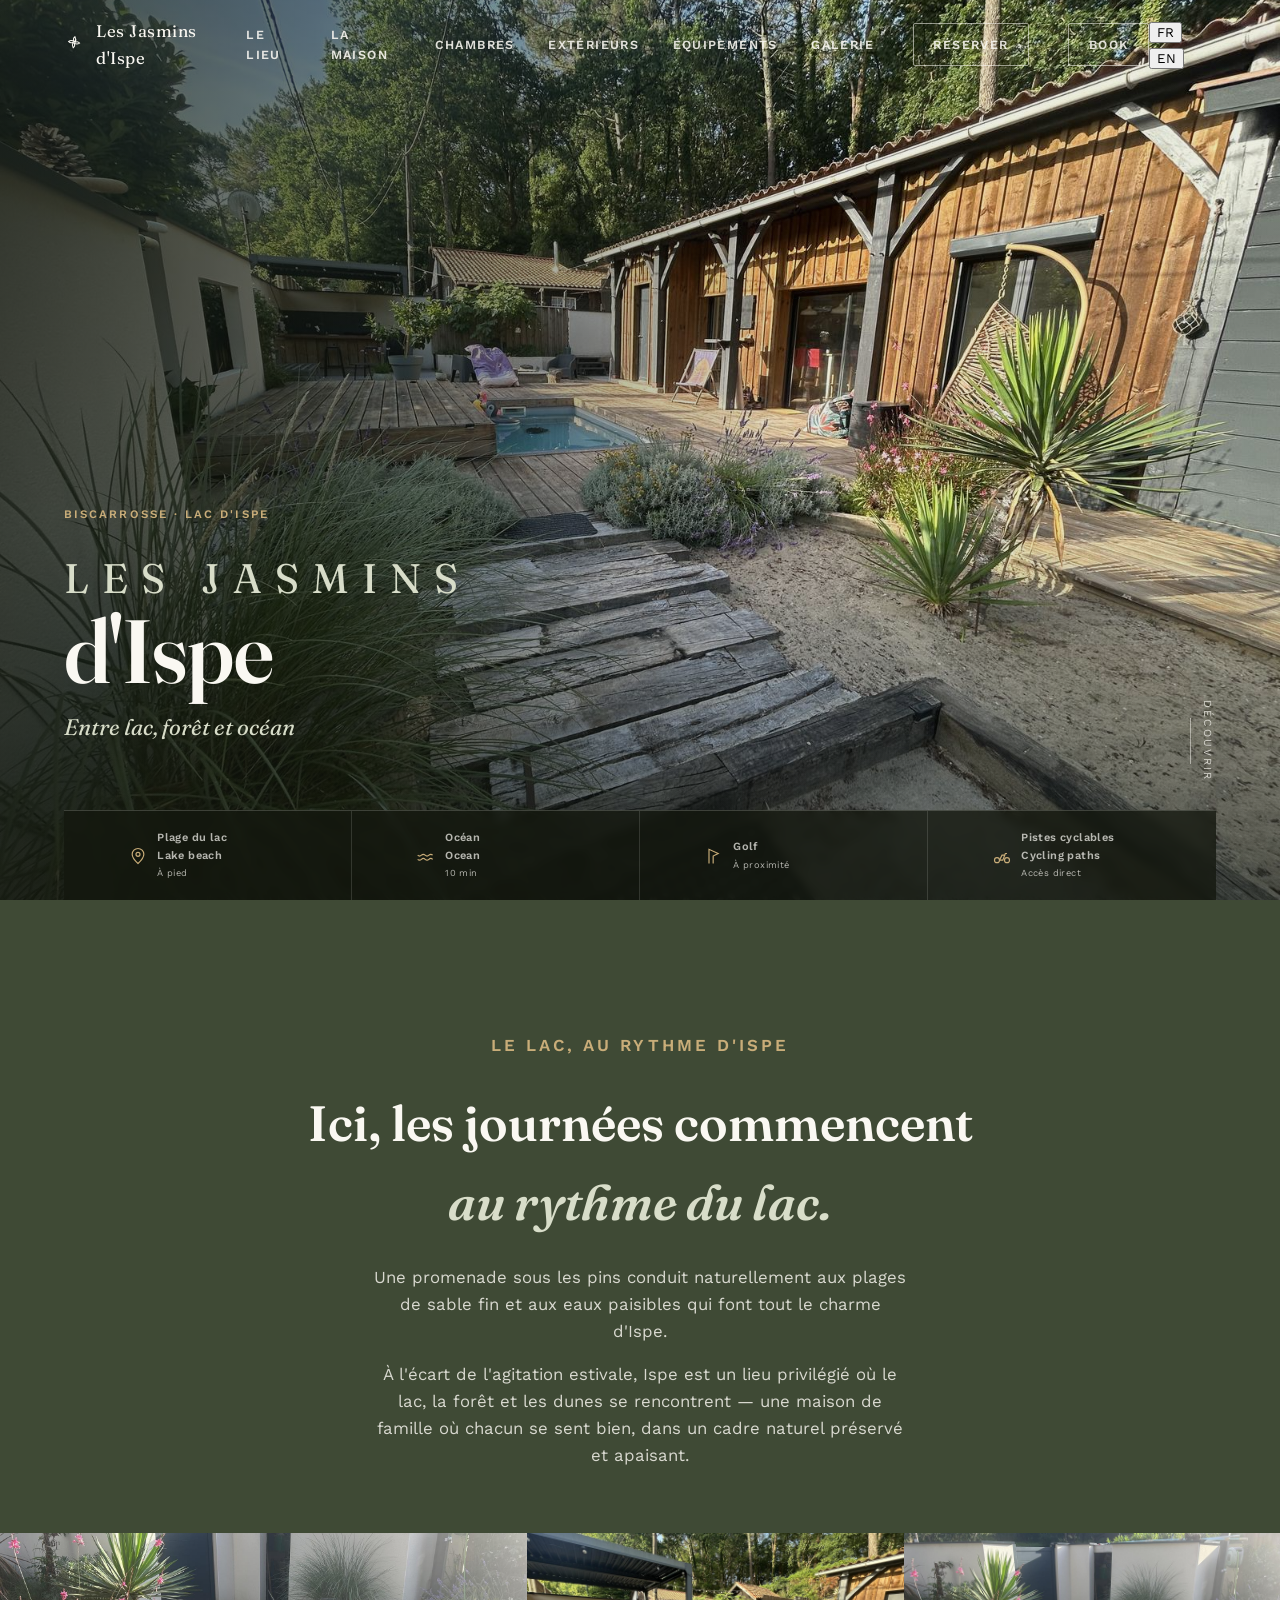
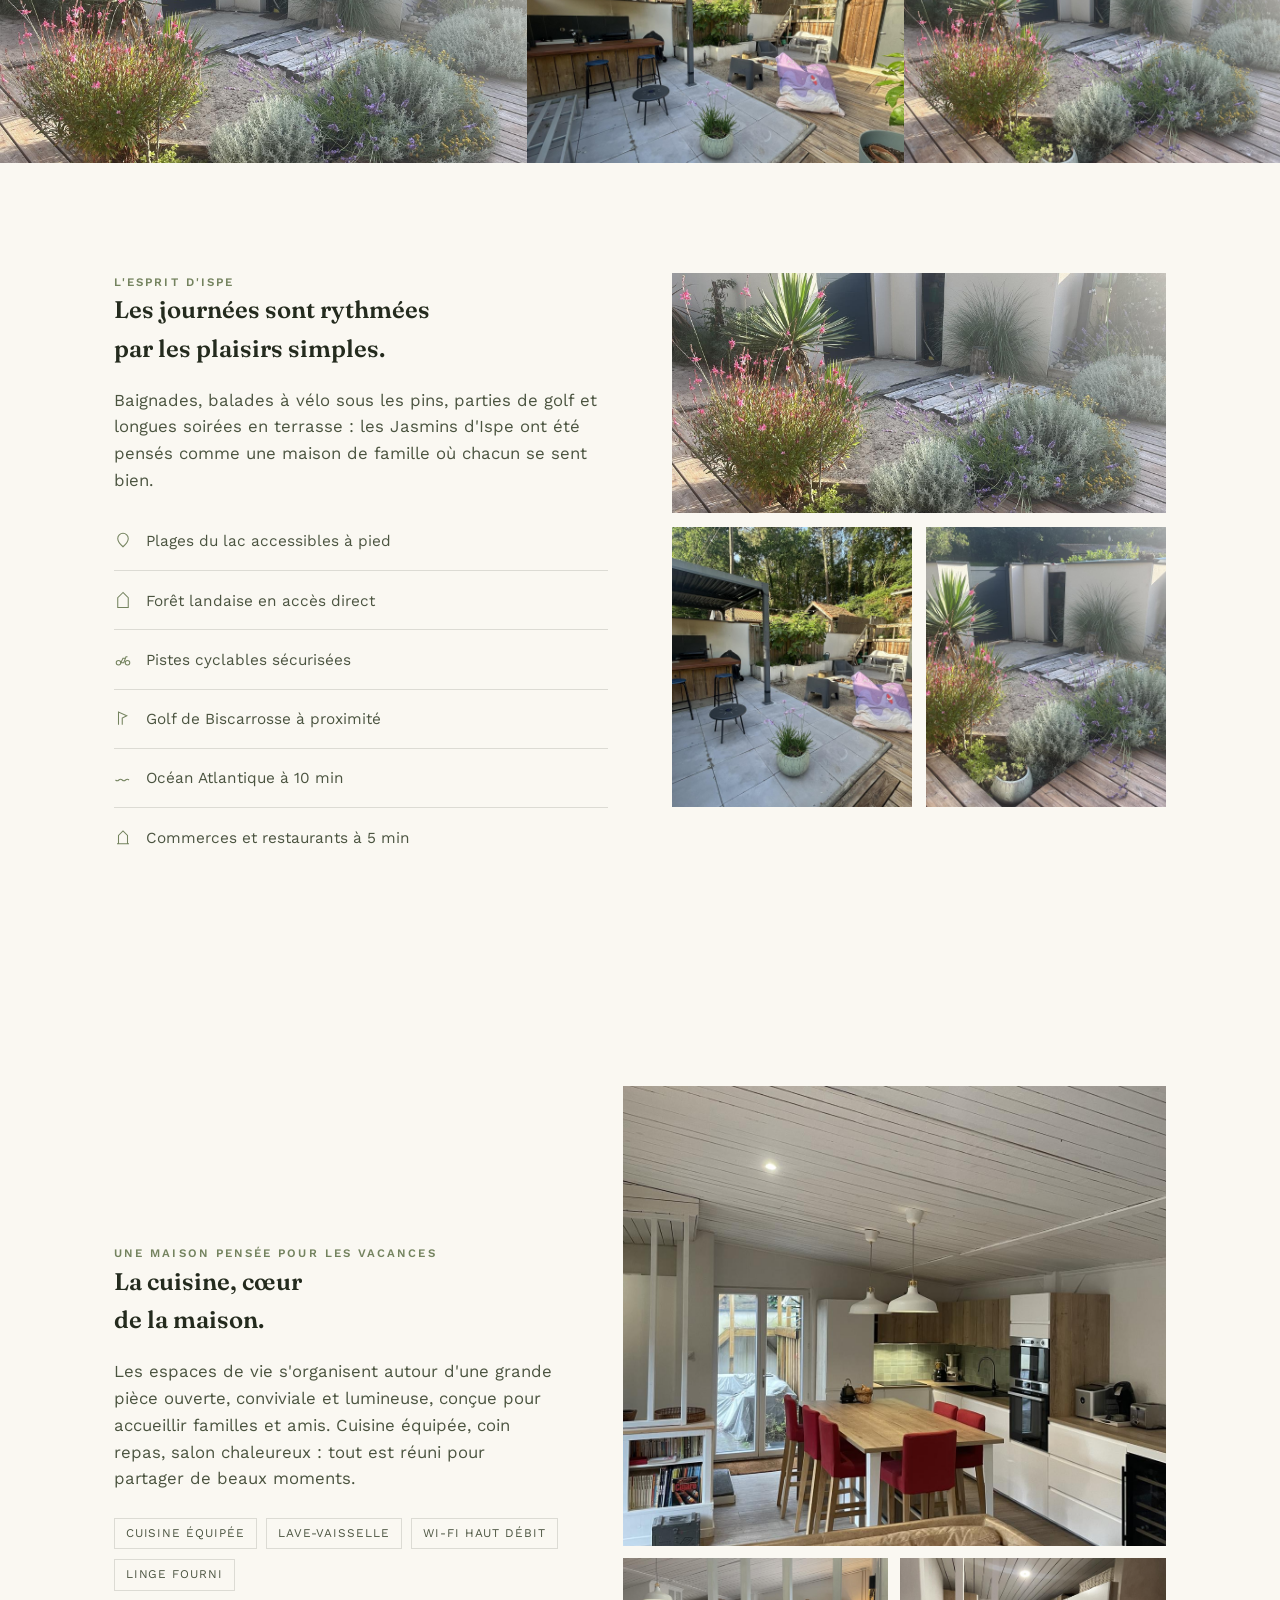
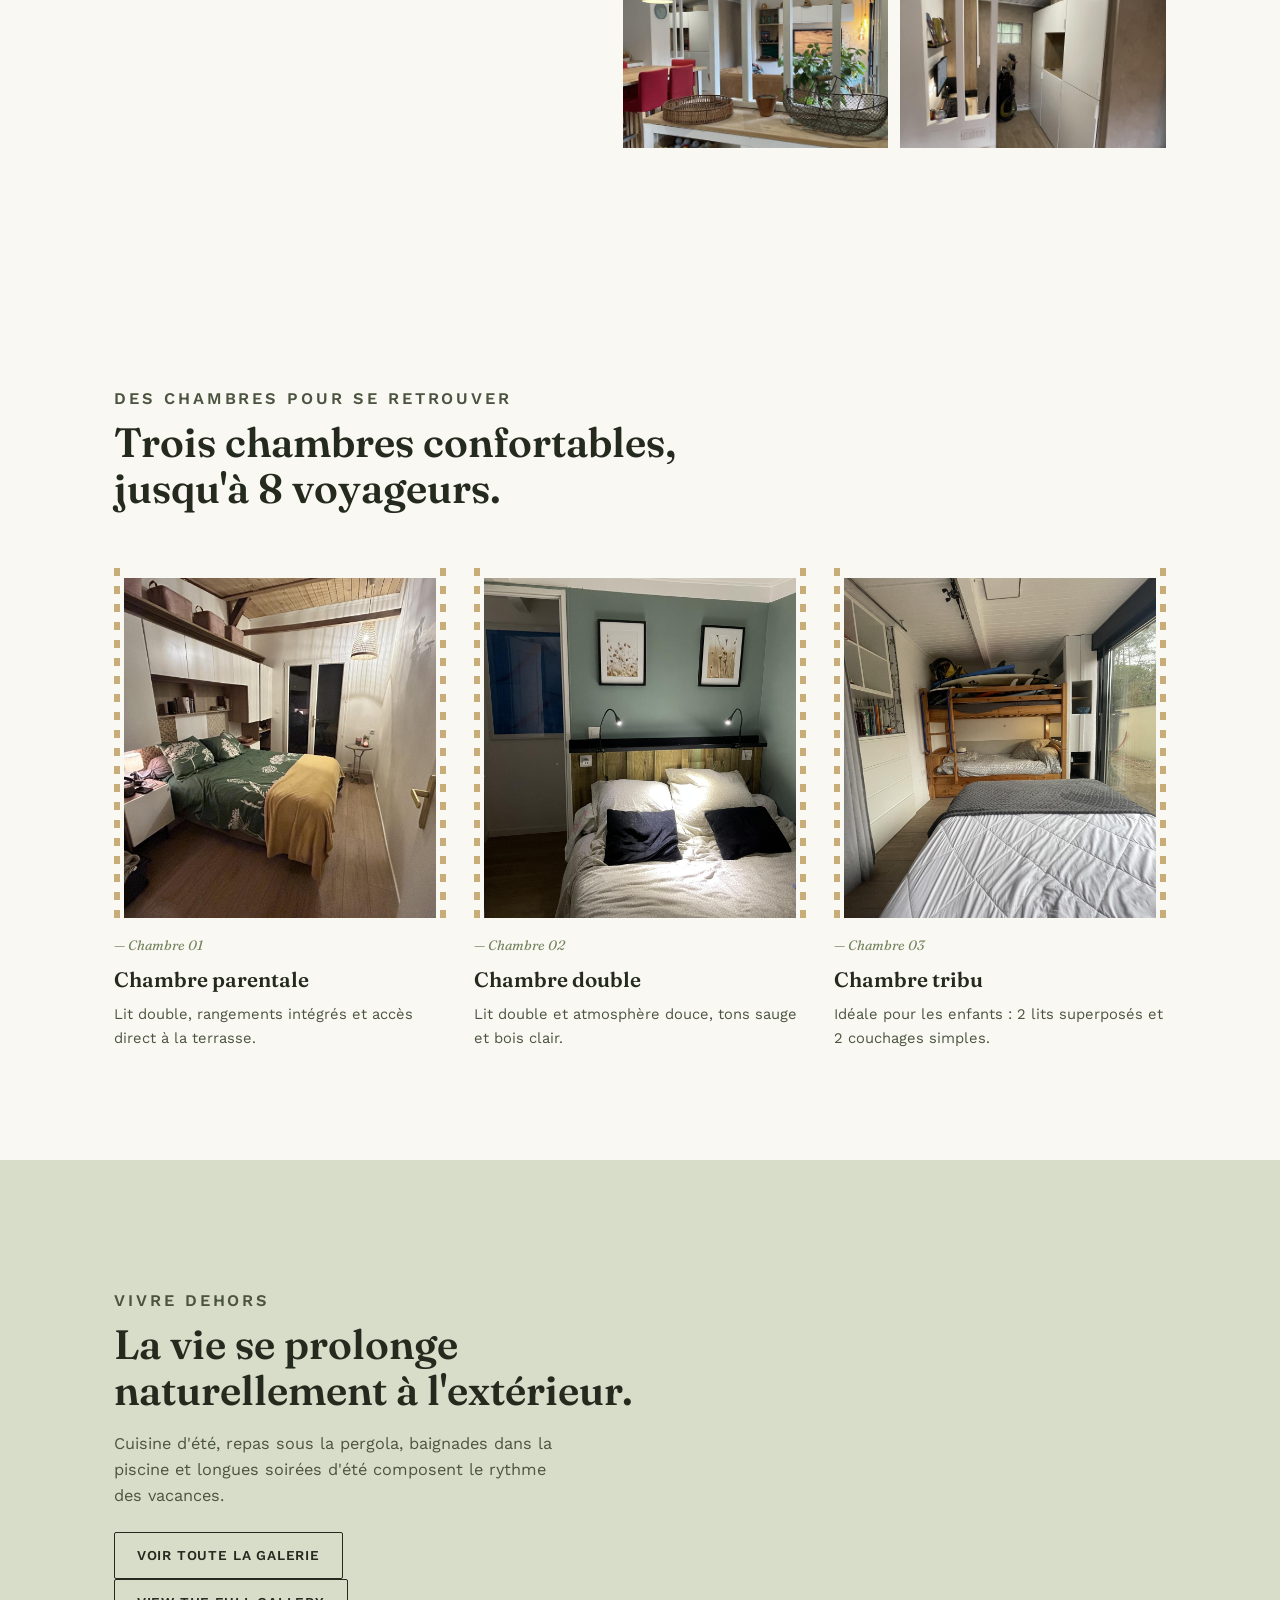
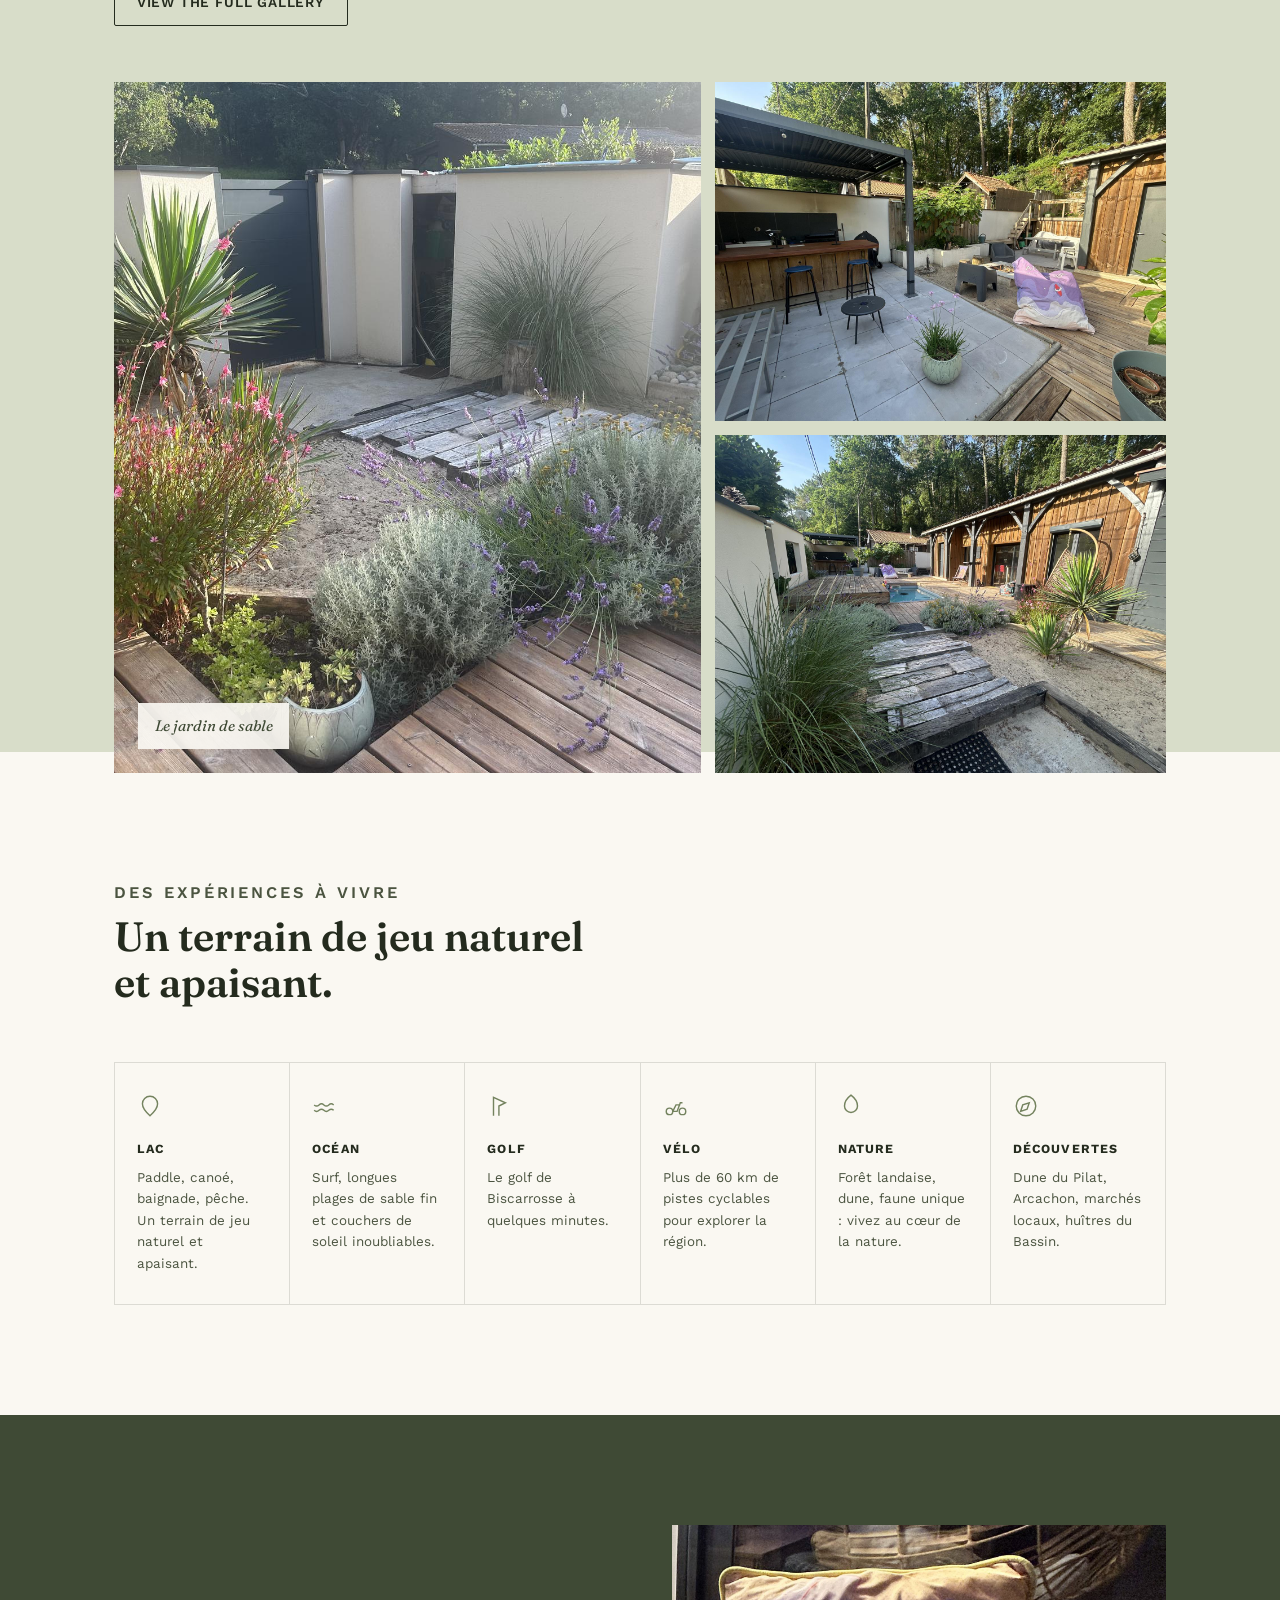
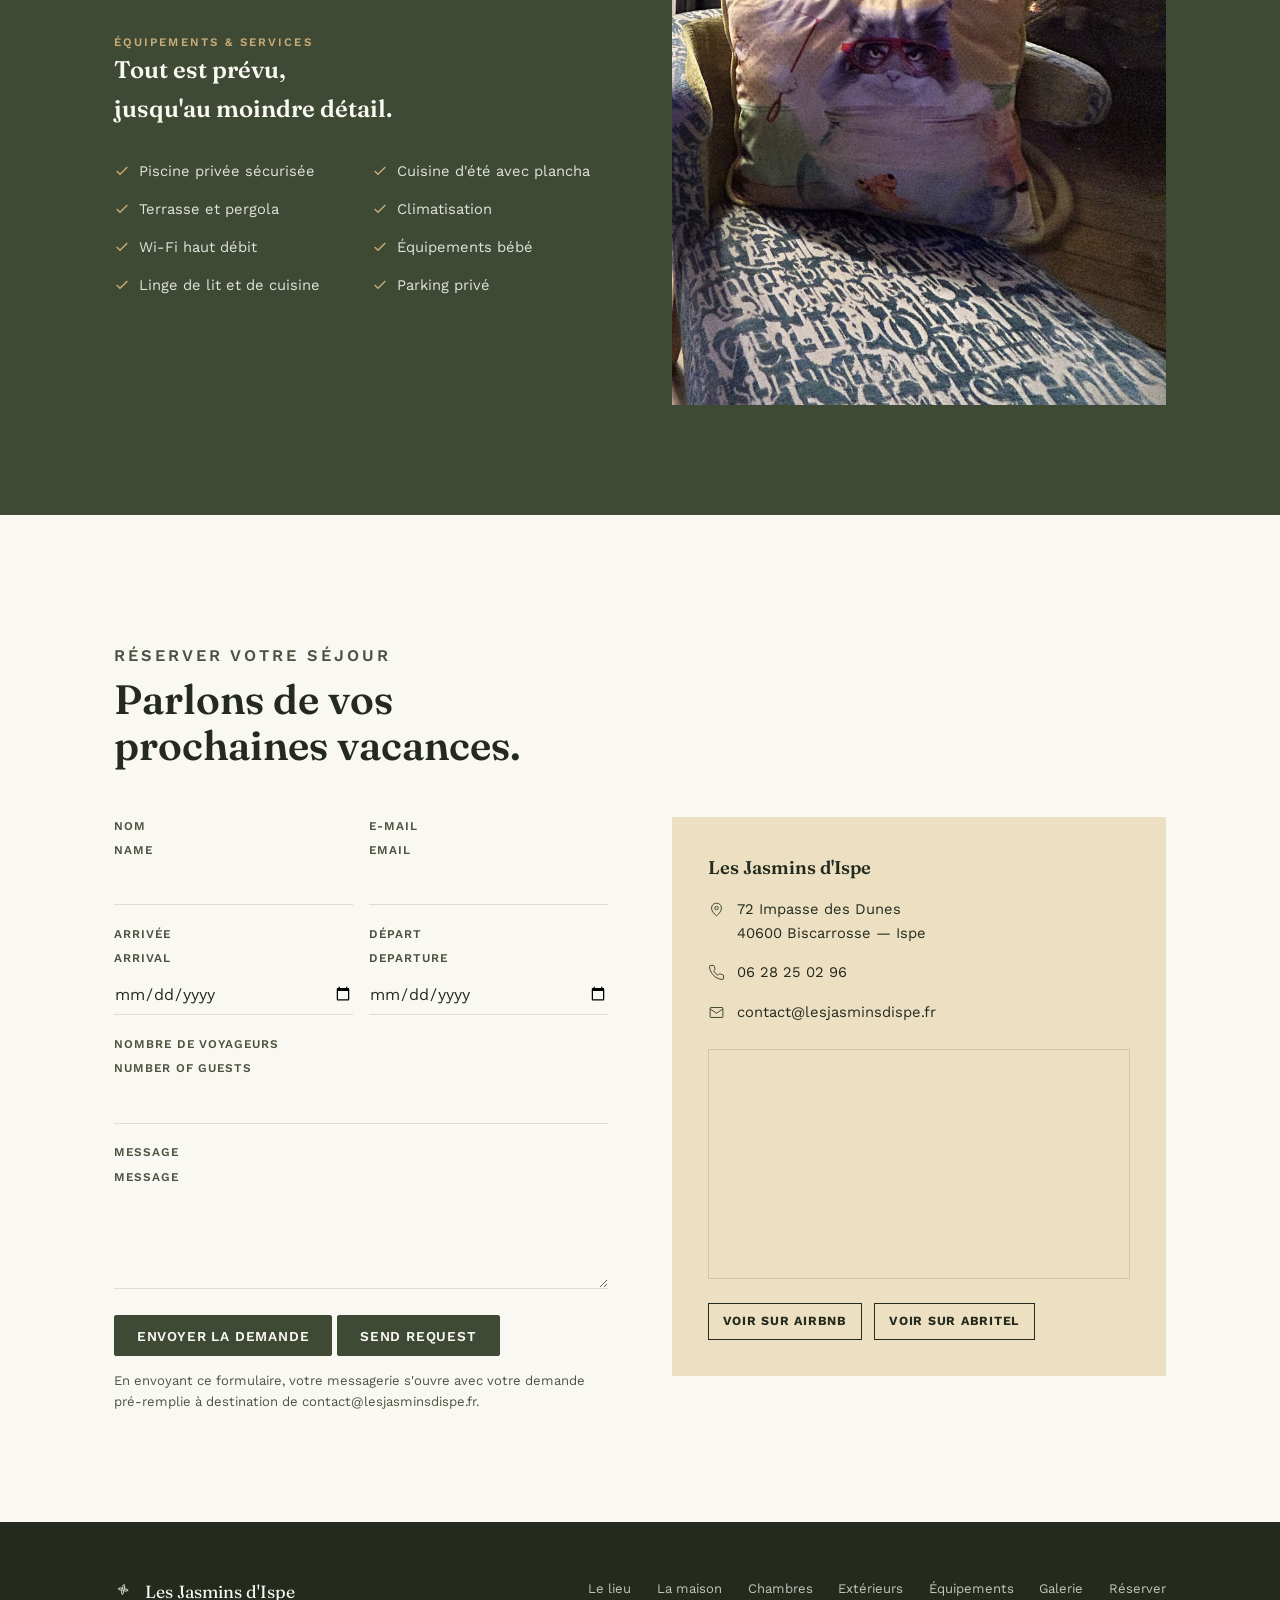
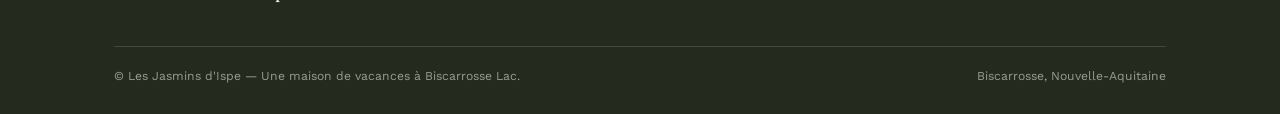
==== index.html @ 5bf751be "Mise à jour" ====
<!DOCTYPE html>
<html lang="fr">
<head>
<meta charset="UTF-8">
<meta name="viewport" content="width=device-width, initial-scale=1.0">
<title>Les Jasmins d'Ispe — Maison de vacances entre lac, forêt et océan, Biscarrosse</title>
<meta name="description" content="Les Jasmins d'Ispe : maison de vacances avec piscine privée à Biscarrosse-Ispe, entre lac, forêt landaise et océan. 3 chambres, jusqu'à 8 voyageurs.">
<link rel="preconnect" href="https://fonts.googleapis.com">
<link rel="preconnect" href="https://fonts.gstatic.com" crossorigin>
<link href="https://fonts.googleapis.com/css2?family=Fraunces:ital,opsz,wght@0,9..144,400;0,9..144,600;1,9..144,500&family=Work+Sans:wght@400;500;600;700&display=swap" rel="stylesheet">
<link rel="stylesheet" href="styles.css">
</head>
<body>

<!-- ================= HEADER ================= -->
<header class="site-header" id="siteHeader">
  <a href="#top" class="brand">
    <svg viewBox="0 0 24 24" fill="none" class="mark"><path d="M12 3c1.2 2 1.2 4-0 6 1.8-1 3.8-0.6 5 1-2 1.2-4 1.2-6 0 1 1.8 0.6 3.8-1 5-1.2-2-1.2-4 0-6-1.8 1-3.8 0.6-5-1 2-1.2 4-1.2 6 0-1-1.8-0.6-3.8 1-5z" stroke-width="1.1"/></svg>
    Les Jasmins d'Ispe
  </a>
  <nav class="main-nav" id="mainNav">
    <a href="#lieu" data-lang="fr">Le lieu</a><a href="#lieu" data-lang="en" hidden>The place</a>
    <a href="#maison" data-lang="fr">La maison</a><a href="#maison" data-lang="en" hidden>The house</a>
    <a href="#chambres" data-lang="fr">Chambres</a><a href="#chambres" data-lang="en" hidden>Bedrooms</a>
    <a href="#dehors" data-lang="fr">Extérieurs</a><a href="#dehors" data-lang="en" hidden>Outdoors</a>
    <a href="#equipements" data-lang="fr">Équipements</a><a href="#equipements" data-lang="en" hidden>Amenities</a>
    <a href="gallery.html" data-lang="fr">Galerie</a><a href="gallery.html" data-lang="en" hidden>Gallery</a>
    <a href="#reserver" class="btn btn-ghost" data-lang="fr">Réserver</a><a href="#reserver" class="btn btn-ghost" data-lang="en" hidden>Book</a>
  </nav>
  <div class="lang-switch" role="group" aria-label="Language">
    <button type="button" data-set-lang="fr" class="active">FR</button><button type="button" data-set-lang="en">EN</button>
  </div>
  <button class="nav-toggle" id="navToggle" aria-label="Menu">
    <span></span><span></span><span></span>
  </button>
</header>

<!-- ================= HERO ================= -->
<section class="hero" id="top">
  <img src="images/hero-exterieur.jpg" alt="Terrasse en bois, piscine et maison en bardage bois des Jasmins d'Ispe au coucher du soleil">
  <div class="hero-content">
    <div class="hero-text">
      <p class="eyebrow">Biscarrosse · Lac d'Ispe</p>
      <h1><small>Les Jasmins</small>d'Ispe</h1>
      <p class="sub" data-lang="fr">Entre lac, forêt et océan</p>
      <p class="sub" data-lang="en" hidden>Between lake, forest and ocean</p>
    </div>
    <div class="hero-facts">
      <div class="hero-fact">
        <svg viewBox="0 0 24 24" fill="none" stroke-width="1.4"><path d="M12 21c4-3.5 7-7 7-11a7 7 0 1 0-14 0c0 4 3 7.5 7 11z"/><circle cx="12" cy="10" r="2.4"/></svg>
        <span>
          <strong data-lang="fr">Plage du lac</strong><strong data-lang="en" hidden>Lake beach</strong>
          <span data-lang="fr">À pied</span><span data-lang="en" hidden>On foot</span>
        </span>
      </div>
      <div class="hero-fact">
        <svg viewBox="0 0 24 24" fill="none" stroke-width="1.4"><path d="M2 16c1.5 1.4 3 1.4 4.5 0s3-1.4 4.5 0 3 1.4 4.5 0 3-1.4 4.5 0M2 11c1.5 1.4 3 1.4 4.5 0s3-1.4 4.5 0 3 1.4 4.5 0 3-1.4 4.5 0"/></svg>
        <span>
          <strong data-lang="fr">Océan</strong><strong data-lang="en" hidden>Ocean</strong>
          <span>10 min</span>
        </span>
      </div>
      <div class="hero-fact">
        <svg viewBox="0 0 24 24" fill="none" stroke-width="1.4"><path d="M6 21V4l11 5-6 3v9"/></svg>
        <span>
          <strong>Golf</strong>
          <span data-lang="fr">À proximité</span><span data-lang="en" hidden>Nearby</span>
        </span>
      </div>
      <div class="hero-fact">
        <svg viewBox="0 0 24 24" fill="none" stroke-width="1.4"><circle cx="6" cy="17" r="3"/><circle cx="18" cy="17" r="3"/><path d="M9 17h4l3-8h2M9 17l3-6h4"/></svg>
        <span>
          <strong data-lang="fr">Pistes cyclables</strong><strong data-lang="en" hidden>Cycling paths</strong>
          <span data-lang="fr">Accès direct</span><span data-lang="en" hidden>Direct access</span>
        </span>
      </div>
    </div>
  </div>
  <div class="scroll-cue">
    <span data-lang="fr">Découvrir</span><span data-lang="en" hidden>Explore</span>
    <span class="line"></span>
  </div>
</section>

<!-- ================= INTRO / LE LAC ================= -->
<section class="intro" id="lieu">
  <div class="container reveal">
    <p class="eyebrow" data-lang="fr">Le lac, au rythme d'Ispe</p>
    <p class="eyebrow" data-lang="en" hidden>The lake, at Ispe's pace</p>

    <h2 data-lang="fr">Ici, les journées commencent<br><em>au rythme du lac.</em></h2>
    <h2 data-lang="en" hidden>Here, days begin<br><em>at the lake's pace.</em></h2>

    <p data-lang="fr">Une promenade sous les pins conduit naturellement aux plages de sable fin et aux eaux paisibles qui font tout le charme d'Ispe.</p>
    <p data-lang="en" hidden>A walk beneath the pines leads naturally to fine sandy beaches and calm waters — the very charm of Ispe.</p>

    <p data-lang="fr">À l'écart de l'agitation estivale, Ispe est un lieu privilégié où le lac, la forêt et les dunes se rencontrent — une maison de famille où chacun se sent bien, dans un cadre naturel préservé et apaisant.</p>
    <p data-lang="en" hidden>Away from the summer bustle, Ispe is a special place where the lake, the forest and the dunes meet — a family home where everyone feels at ease, in a preserved, soothing natural setting.</p>
  </div>
  <div class="intro-strip">
    <img src="images/jardin-deck.jpg" alt="Terrasse en bois et jardin de dunes planté de lavande et graminées">
    <img src="images/bar-exterieur.jpg" alt="Bar extérieur sous pergola">
    <img src="images/jardin-deck.jpg" alt="Allée en bois traversant le jardin de sable">
  </div>
</section>

<!-- ================= ESPRIT + SITUATION ================= -->
<section class="esprit">
  <div class="container">
    <div class="grid">
      <div class="reveal">
        <p class="eyebrow" data-lang="fr">L'esprit d'Ispe</p>
        <p class="eyebrow" data-lang="en" hidden>The spirit of Ispe</p>

        <h2 class="section-head" style="margin-bottom:0" data-lang="fr">Les journées sont rythmées<br>par les plaisirs simples.</h2>
        <h2 class="section-head" style="margin-bottom:0" data-lang="en" hidden>Days are shaped<br>by simple pleasures.</h2>

        <p class="lede" style="margin-top:1.1em" data-lang="fr">Baignades, balades à vélo sous les pins, parties de golf et longues soirées en terrasse : les Jasmins d'Ispe ont été pensés comme une maison de famille où chacun se sent bien.</p>
        <p class="lede" style="margin-top:1.1em" data-lang="en" hidden>Swims, bike rides beneath the pines, rounds of golf and long evenings on the terrace: Les Jasmins d'Ispe was designed as a family home where everyone feels welcome.</p>

        <ul class="esprit-list">
          <li><svg viewBox="0 0 24 24" fill="none" stroke-width="1.4"><path d="M12 21c4-3.5 7-7 7-11a7 7 0 1 0-14 0c0 4 3 7.5 7 11z"/></svg><span data-lang="fr">Plages du lac accessibles à pied</span><span data-lang="en" hidden>Lake beaches within walking distance</span></li>
          <li><svg viewBox="0 0 24 24" fill="none" stroke-width="1.4"><path d="M12 2 5 9v13h14V9z"/></svg><span data-lang="fr">Forêt landaise en accès direct</span><span data-lang="en" hidden>Direct access to the Landes forest</span></li>
          <li><svg viewBox="0 0 24 24" fill="none" stroke-width="1.4"><circle cx="6" cy="17" r="3"/><circle cx="18" cy="17" r="3"/><path d="M9 17h4l3-8h2M9 17l3-6h4"/></svg><span data-lang="fr">Pistes cyclables sécurisées</span><span data-lang="en" hidden>Safe cycling paths</span></li>
          <li><svg viewBox="0 0 24 24" fill="none" stroke-width="1.4"><path d="M6 21V4l11 5-6 3v9"/></svg><span data-lang="fr">Golf de Biscarrosse à proximité</span><span data-lang="en" hidden>Biscarrosse golf course nearby</span></li>
          <li><svg viewBox="0 0 24 24" fill="none" stroke-width="1.4"><path d="M2 16c1.5 1.4 3 1.4 4.5 0s3-1.4 4.5 0 3 1.4 4.5 0 3-1.4 4.5 0"/></svg><span data-lang="fr">Océan Atlantique à 10 min</span><span data-lang="en" hidden>Atlantic Ocean 10 minutes away</span></li>
          <li><svg viewBox="0 0 24 24" fill="none" stroke-width="1.4"><path d="M4 21h16M6 21V10l6-6 6 6v11"/></svg><span data-lang="fr">Commerces et restaurants à 5 min</span><span data-lang="en" hidden>Shops and restaurants 5 minutes away</span></li>
        </ul>
      </div>
      <div class="esprit-photos reveal">
        <img class="full" src="images/jardin-deck.jpg" alt="Vue d'ensemble du jardin planté entre la terrasse et le cabanon">
        <img src="images/bar-exterieur.jpg" alt="Coin bar et pergola extérieure">
        <img src="images/jardin-deck.jpg" alt="Sentier en bois traversant les massifs de lavande">
      </div>
    </div>
  </div>
</section>

<!-- ================= MAISON ================= -->
<section class="split" id="maison">
  <div class="container">
    <div class="split-grid reverse">
      <div class="split-media reveal">
        <img class="hero-shot" src="images/cuisine-salon.jpg" alt="Cuisine ouverte sur la salle à manger, grande table en bois et chaises rouges">
        <div class="pair">
          <img src="images/cuisine-detail.jpg" alt="Plan de travail de la cuisine avec paniers en osier">
          <img src="images/rangement-golf.jpg" alt="Rangement et dégagement de la maison">
        </div>
      </div>
      <div class="split-text reveal">
        <p class="eyebrow" data-lang="fr">Une maison pensée pour les vacances</p>
        <p class="eyebrow" data-lang="en" hidden>A house designed for holidays</p>

        <h2 class="section-head" style="margin-bottom:0" data-lang="fr">La cuisine, cœur<br>de la maison.</h2>
        <h2 class="section-head" style="margin-bottom:0" data-lang="en" hidden>The kitchen, heart<br>of the house.</h2>

        <p class="lede" style="margin-top:1.1em" data-lang="fr">Les espaces de vie s'organisent autour d'une grande pièce ouverte, conviviale et lumineuse, conçue pour accueillir familles et amis. Cuisine équipée, coin repas, salon chaleureux : tout est réuni pour partager de beaux moments.</p>
        <p class="lede" style="margin-top:1.1em" data-lang="en" hidden>The living spaces are arranged around one large open, bright and convivial room, designed to welcome family and friends. A fully equipped kitchen, dining area and cosy lounge: everything is here to share great moments.</p>

        <div class="tag-list">
          <span data-lang="fr">Cuisine équipée</span><span data-lang="en" hidden>Fully equipped kitchen</span>
          <span data-lang="fr">Lave-vaisselle</span><span data-lang="en" hidden>Dishwasher</span>
          <span data-lang="fr">Wi-Fi haut débit</span><span data-lang="en" hidden>High-speed Wi-Fi</span>
          <span data-lang="fr">Linge fourni</span><span data-lang="en" hidden>Linens provided</span>
        </div>
      </div>
    </div>
  </div>
</section>

<!-- ================= CHAMBRES ================= -->
<section class="chambres" id="chambres">
  <div class="container">
    <div class="section-head reveal">
      <p class="eyebrow" data-lang="fr">Des chambres pour se retrouver</p>
      <p class="eyebrow" data-lang="en" hidden>Bedrooms to gather in</p>
      <h2 data-lang="fr">Trois chambres confortables,<br>jusqu'à 8 voyageurs.</h2>
      <h2 data-lang="en" hidden>Three comfortable bedrooms,<br>for up to 8 guests.</h2>
    </div>
    <div class="room-grid">
      <article class="room-card reveal">
        <div class="room-frame">
          <figure><img src="images/chambre-parentale.jpg" alt="Chambre parentale avec parure de lit verte à motif floral"></figure>
        </div>
        <p class="room-num" data-lang="fr">— Chambre 01</p><p class="room-num" data-lang="en" hidden>— Room 01</p>
        <h3 data-lang="fr">Chambre parentale</h3><h3 data-lang="en" hidden>Main bedroom</h3>
        <p data-lang="fr">Lit double, rangements intégrés et accès direct à la terrasse.</p>
        <p data-lang="en" hidden>Double bed, built-in storage and direct access to the terrace.</p>
      </article>
      <article class="room-card reveal">
        <div class="room-frame">
          <figure><img src="images/chambre-double.jpg" alt="Chambre double aux murs verts avec deux liseuses de chevet"></figure>
        </div>
        <p class="room-num" data-lang="fr">— Chambre 02</p><p class="room-num" data-lang="en" hidden>— Room 02</p>
        <h3 data-lang="fr">Chambre double</h3><h3 data-lang="en" hidden>Double room</h3>
        <p data-lang="fr">Lit double et atmosphère douce, tons sauge et bois clair.</p>
        <p data-lang="en" hidden>Double bed in a soft atmosphere of sage tones and light wood.</p>
      </article>
      <article class="room-card reveal">
        <div class="room-frame">
          <figure><img src="images/chambre-tribu.jpg" alt="Chambre tribu avec lits superposés en bois et planches de surf rangées au-dessus"></figure>
        </div>
        <p class="room-num" data-lang="fr">— Chambre 03</p><p class="room-num" data-lang="en" hidden>— Room 03</p>
        <h3 data-lang="fr">Chambre tribu</h3><h3 data-lang="en" hidden>Bunk room</h3>
        <p data-lang="fr">Idéale pour les enfants : 2 lits superposés et 2 couchages simples.</p>
        <p data-lang="en" hidden>Perfect for children: 2 bunk beds and 2 single sleeping spaces.</p>
      </article>
    </div>
  </div>
</section>

<!-- ================= VIVRE DEHORS ================= -->
<section class="dehors" id="dehors">
  <div class="container">
    <div class="section-head reveal">
      <p class="eyebrow" data-lang="fr">Vivre dehors</p>
      <p class="eyebrow" data-lang="en" hidden>Outdoor living</p>
      <h2 data-lang="fr">La vie se prolonge<br>naturellement à l'extérieur.</h2>
      <h2 data-lang="en" hidden>Life naturally carries on<br>outdoors.</h2>
      <p data-lang="fr">Cuisine d'été, repas sous la pergola, baignades dans la piscine et longues soirées d'été composent le rythme des vacances.</p>
      <p data-lang="en" hidden>An outdoor kitchen, meals under the pergola, swims in the pool and long summer evenings set the pace of the holidays.</p>
      <p style="margin-top:1.4em">
        <a href="gallery.html" class="btn btn-line" data-lang="fr">Voir toute la galerie</a>
        <a href="gallery.html" class="btn btn-line" data-lang="en" hidden>View the full gallery</a>
      </p>
    </div>
    <div class="dehors-gallery reveal">
      <div class="big">
        <img src="images/jardin-deck.jpg" alt="Terrasse en bois et jardin planté de lavande et graminées, vue principale">
        <span class="tag" data-lang="fr">Le jardin de sable</span><span class="tag" data-lang="en" hidden>The sand garden</span>
      </div>
      <div><img src="images/bar-exterieur.jpg" alt="Bar et pergola extérieurs"></div>
      <div><img src="images/hero-exterieur.jpg" alt="Maison en bois et piscine vues depuis le jardin"></div>
    </div>
  </div>
</section>

<!-- ================= EXPERIENCES ================= -->
<section class="experiences">
  <div class="container">
    <div class="section-head reveal">
      <p class="eyebrow" data-lang="fr">Des expériences à vivre</p>
      <p class="eyebrow" data-lang="en" hidden>Experiences to enjoy</p>
      <h2 data-lang="fr">Un terrain de jeu naturel<br>et apaisant.</h2>
      <h2 data-lang="en" hidden>A natural and<br>soothing playground.</h2>
    </div>
    <div class="exp-grid reveal">
      <div class="exp-card">
        <svg viewBox="0 0 24 24" fill="none" stroke-width="1.3"><path d="M12 21c4-3.5 7-7 7-11a7 7 0 1 0-14 0c0 4 3 7.5 7 11z"/></svg>
        <h4 data-lang="fr">Lac</h4><h4 data-lang="en" hidden>Lake</h4>
        <p data-lang="fr">Paddle, canoé, baignade, pêche. Un terrain de jeu naturel et apaisant.</p>
        <p data-lang="en" hidden>Paddleboarding, canoeing, swimming, fishing. A natural and soothing playground.</p>
      </div>
      <div class="exp-card">
        <svg viewBox="0 0 24 24" fill="none" stroke-width="1.3"><path d="M2 16c1.5 1.4 3 1.4 4.5 0s3-1.4 4.5 0 3 1.4 4.5 0 3-1.4 4.5 0M2 11c1.5 1.4 3 1.4 4.5 0s3-1.4 4.5 0 3 1.4 4.5 0 3-1.4 4.5 0"/></svg>
        <h4 data-lang="fr">Océan</h4><h4 data-lang="en" hidden>Ocean</h4>
        <p data-lang="fr">Surf, longues plages de sable fin et couchers de soleil inoubliables.</p>
        <p data-lang="en" hidden>Surfing, long sandy beaches and unforgettable sunsets.</p>
      </div>
      <div class="exp-card">
        <svg viewBox="0 0 24 24" fill="none" stroke-width="1.3"><path d="M6 21V4l11 5-6 3v9"/></svg>
        <h4>Golf</h4>
        <p data-lang="fr">Le golf de Biscarrosse à quelques minutes.</p>
        <p data-lang="en" hidden>Biscarrosse golf course just minutes away.</p>
      </div>
      <div class="exp-card">
        <svg viewBox="0 0 24 24" fill="none" stroke-width="1.3"><circle cx="6" cy="17" r="3"/><circle cx="18" cy="17" r="3"/><path d="M9 17h4l3-8h2M9 17l3-6h4"/></svg>
        <h4 data-lang="fr">Vélo</h4><h4 data-lang="en" hidden>Cycling</h4>
        <p data-lang="fr">Plus de 60 km de pistes cyclables pour explorer la région.</p>
        <p data-lang="en" hidden>Over 60 km of cycling paths to explore the area.</p>
      </div>
      <div class="exp-card">
        <svg viewBox="0 0 24 24" fill="none" stroke-width="1.3"><path d="M12 2c4 3 6 6 6 10a6 6 0 1 1-12 0c0-4 2-7 6-10z"/></svg>
        <h4 data-lang="fr">Nature</h4><h4 data-lang="en" hidden>Nature</h4>
        <p data-lang="fr">Forêt landaise, dune, faune unique : vivez au cœur de la nature.</p>
        <p data-lang="en" hidden>Landes forest, dunes, unique wildlife: live at the heart of nature.</p>
      </div>
      <div class="exp-card">
        <svg viewBox="0 0 24 24" fill="none" stroke-width="1.3"><circle cx="12" cy="12" r="9"/><path d="m15 9-2 6-6 2 2-6 6-2z"/></svg>
        <h4 data-lang="fr">Découvertes</h4><h4 data-lang="en" hidden>Discoveries</h4>
        <p data-lang="fr">Dune du Pilat, Arcachon, marchés locaux, huîtres du Bassin.</p>
        <p data-lang="en" hidden>Dune du Pilat, Arcachon, local markets, oysters from the Bassin.</p>
      </div>
    </div>
  </div>
</section>

<!-- ================= EQUIPEMENTS ================= -->
<section class="equip" id="equipements">
  <div class="container">
    <div class="grid">
      <div class="reveal">
        <p class="eyebrow" data-lang="fr">Équipements &amp; services</p>
        <p class="eyebrow" data-lang="en" hidden>Amenities &amp; services</p>
        <h2 class="section-head" style="margin-bottom:0" data-lang="fr">Tout est prévu,<br>jusqu'au moindre détail.</h2>
        <h2 class="section-head" style="margin-bottom:0" data-lang="en" hidden>Everything is provided,<br>down to the smallest detail.</h2>
        <ul class="check-list">
          <li><svg viewBox="0 0 24 24" fill="none" stroke-width="2"><path d="M4 12l5 5L20 6"/></svg><span data-lang="fr">Piscine privée sécurisée</span><span data-lang="en" hidden>Secure private pool</span></li>
          <li><svg viewBox="0 0 24 24" fill="none" stroke-width="2"><path d="M4 12l5 5L20 6"/></svg><span data-lang="fr">Cuisine d'été avec plancha</span><span data-lang="en" hidden>Outdoor kitchen with plancha grill</span></li>
          <li><svg viewBox="0 0 24 24" fill="none" stroke-width="2"><path d="M4 12l5 5L20 6"/></svg><span data-lang="fr">Terrasse et pergola</span><span data-lang="en" hidden>Terrace and pergola</span></li>
          <li><svg viewBox="0 0 24 24" fill="none" stroke-width="2"><path d="M4 12l5 5L20 6"/></svg><span data-lang="fr">Climatisation</span><span data-lang="en" hidden>Air conditioning</span></li>
          <li><svg viewBox="0 0 24 24" fill="none" stroke-width="2"><path d="M4 12l5 5L20 6"/></svg><span data-lang="fr">Wi-Fi haut débit</span><span data-lang="en" hidden>High-speed Wi-Fi</span></li>
          <li><svg viewBox="0 0 24 24" fill="none" stroke-width="2"><path d="M4 12l5 5L20 6"/></svg><span data-lang="fr">Équipements bébé</span><span data-lang="en" hidden>Baby equipment</span></li>
          <li><svg viewBox="0 0 24 24" fill="none" stroke-width="2"><path d="M4 12l5 5L20 6"/></svg><span data-lang="fr">Linge de lit et de cuisine</span><span data-lang="en" hidden>Bed and kitchen linens</span></li>
          <li><svg viewBox="0 0 24 24" fill="none" stroke-width="2"><path d="M4 12l5 5L20 6"/></svg><span data-lang="fr">Parking privé</span><span data-lang="en" hidden>Private parking</span></li>
        </ul>
      </div>
      <div class="equip-media reveal">
        <img src="images/coussin-chat.jpg" alt="Coin lecture avec fauteuil, coussin illustré d'un chat et suspension en rotin">
      </div>
    </div>
  </div>
</section>

<!-- ================= RESERVER ================= -->
<section class="reserver" id="reserver">
  <div class="container">
    <div class="section-head reveal">
      <p class="eyebrow" data-lang="fr">Réserver votre séjour</p>
      <p class="eyebrow" data-lang="en" hidden>Book your stay</p>
      <h2 data-lang="fr">Parlons de vos<br>prochaines vacances.</h2>
      <h2 data-lang="en" hidden>Let's talk about your<br>next holiday.</h2>
    </div>
    <div class="grid" style="margin-top:48px">
      <form class="reveal" id="contactForm" novalidate>
        <div class="form-row">
          <div class="form-field">
            <label for="name" data-lang="fr">Nom</label><label for="name" data-lang="en" hidden>Name</label>
            <input type="text" id="name" name="name" required>
          </div>
          <div class="form-field">
            <label for="email" data-lang="fr">E-mail</label><label for="email" data-lang="en" hidden>Email</label>
            <input type="email" id="email" name="email" required>
          </div>
        </div>
        <div class="form-row">
          <div class="form-field">
            <label for="arrival" data-lang="fr">Arrivée</label><label for="arrival" data-lang="en" hidden>Arrival</label>
            <input type="date" id="arrival" name="arrival">
          </div>
          <div class="form-field">
            <label for="departure" data-lang="fr">Départ</label><label for="departure" data-lang="en" hidden>Departure</label>
            <input type="date" id="departure" name="departure">
          </div>
        </div>
        <div class="form-field">
          <label for="guests" data-lang="fr">Nombre de voyageurs</label><label for="guests" data-lang="en" hidden>Number of guests</label>
          <input type="number" id="guests" name="guests" min="1" max="8">
        </div>
        <div class="form-field">
          <label for="message" data-lang="fr">Message</label><label for="message" data-lang="en" hidden>Message</label>
          <textarea id="message" name="message" rows="4" required></textarea>
        </div>
        <button type="submit" class="btn btn-primary" data-lang="fr">Envoyer la demande</button>
        <button type="submit" class="btn btn-primary" data-lang="en" hidden>Send request</button>
        <p class="form-note" data-lang="fr">En envoyant ce formulaire, votre messagerie s'ouvre avec votre demande pré-remplie à destination de contact@lesjasminsdispe.fr.</p>
        <p class="form-note" data-lang="en" hidden>Submitting this form opens your email app with your request pre-filled, addressed to contact@lesjasminsdispe.fr.</p>
        <p class="form-success" id="formSuccess" data-lang="fr">Merci ! Votre messagerie va s'ouvrir avec votre demande pré-remplie — il ne vous reste qu'à l'envoyer.</p>
        <p class="form-success" id="formSuccessEn" data-lang="en" hidden>Thank you! Your email app will open with your request pre-filled — just hit send.</p>
      </form>

      <div class="reveal">
        <div class="info-card">
          <h3>Les Jasmins d'Ispe</h3>
          <div class="info-line">
            <svg viewBox="0 0 24 24" fill="none" stroke-width="1.4"><path d="M12 21c4-3.5 7-7 7-11a7 7 0 1 0-14 0c0 4 3 7.5 7 11z"/><circle cx="12" cy="10" r="2.4"/></svg>
            <span>72 Impasse des Dunes<br>40600 Biscarrosse — Ispe</span>
          </div>
          <div class="info-line">
            <svg viewBox="0 0 24 24" fill="none" stroke-width="1.4"><path d="M22 16.9v3a2 2 0 0 1-2.2 2 19.8 19.8 0 0 1-8.6-3.1 19.5 19.5 0 0 1-6-6 19.8 19.8 0 0 1-3.1-8.7A2 2 0 0 1 4.1 2h3a2 2 0 0 1 2 1.7c.1 1 .4 2 .7 2.9a2 2 0 0 1-.5 2.1L8 9.9a16 16 0 0 0 6 6l1.2-1.3a2 2 0 0 1 2.1-.5c.9.3 1.9.6 2.9.7a2 2 0 0 1 1.8 2.1z"/></svg>
            <span>06 28 25 02 96</span>
          </div>
          <div class="info-line">
            <svg viewBox="0 0 24 24" fill="none" stroke-width="1.4"><rect x="3" y="5" width="18" height="14" rx="1"/><path d="m3 7 9 6 9-6"/></svg>
            <span>contact@lesjasminsdispe.fr</span>
          </div>
          <div class="map-embed">
            <iframe loading="lazy" referrerpolicy="no-referrer-when-downgrade"
              src="https://maps.google.com/maps?q=Biscarrosse%20Plage%20du%20lac%20Ispe&t=&z=13&ie=UTF8&iwloc=&output=embed"
              title="Carte de localisation Les Jasmins d'Ispe"></iframe>
          </div>
          <div class="platform-links">
            <a href="#" target="_blank" rel="noopener" data-lang="fr">Voir sur Airbnb</a><a href="#" target="_blank" rel="noopener" data-lang="en" hidden>View on Airbnb</a>
            <a href="#" target="_blank" rel="noopener" data-lang="fr">Voir sur Abritel</a><a href="#" target="_blank" rel="noopener" data-lang="en" hidden>View on Abritel</a>
          </div>
        </div>
      </div>
    </div>
  </div>
</section>

<!-- ================= FOOTER ================= -->
<footer class="site-footer">
  <div class="container">
    <div class="footer-top">
      <div class="footer-brand">
        <svg viewBox="0 0 24 24" fill="none"><path d="M12 3c1.2 2 1.2 4-0 6 1.8-1 3.8-0.6 5 1-2 1.2-4 1.2-6 0 1 1.8 0.6 3.8-1 5-1.2-2-1.2-4 0-6-1.8 1-3.8 0.6-5-1 2-1.2 4-1.2 6 0-1-1.8-0.6-3.8 1-5z" stroke="currentColor" stroke-width="1.1"/></svg>
        Les Jasmins d'Ispe
      </div>
      <nav class="footer-nav">
        <a href="#lieu" data-lang="fr">Le lieu</a><a href="#lieu" data-lang="en" hidden>The place</a>
        <a href="#maison" data-lang="fr">La maison</a><a href="#maison" data-lang="en" hidden>The house</a>
        <a href="#chambres" data-lang="fr">Chambres</a><a href="#chambres" data-lang="en" hidden>Bedrooms</a>
        <a href="#dehors" data-lang="fr">Extérieurs</a><a href="#dehors" data-lang="en" hidden>Outdoors</a>
        <a href="#equipements" data-lang="fr">Équipements</a><a href="#equipements" data-lang="en" hidden>Amenities</a>
        <a href="gallery.html" data-lang="fr">Galerie</a><a href="gallery.html" data-lang="en" hidden>Gallery</a>
        <a href="#reserver" data-lang="fr">Réserver</a><a href="#reserver" data-lang="en" hidden>Book</a>
      </nav>
    </div>
    <div class="footer-bottom">
      <span data-lang="fr">© <span class="cur-year"></span> Les Jasmins d'Ispe — Une maison de vacances à Biscarrosse Lac.</span>
      <span data-lang="en" hidden>© <span class="cur-year"></span> Les Jasmins d'Ispe — A holiday home at Biscarrosse Lake.</span>
      <span>Biscarrosse, Nouvelle-Aquitaine</span>
    </div>
  </div>
</footer>

<script src="script.js"></script>
</body>
</html>
---- styles.css ----
/* ==========================================================================
   LES JASMINS D'ISPE — feuille de style
   Palette : vert sauge / beige sable / blanc cassé
   Display : Fraunces — Texte : Work Sans
   ========================================================================== */

:root{
  --ink:        #242b1e;
  --ink-soft:   #4b5440;
  --sauge-deep: #3f4a35;
  --sauge:      #74835f;
  --sauge-mid:  #97a482;
  --sauge-pale: #d8ddc9;
  --sable:      #c9ad79;
  --sable-pale: #ecdfc2;
  --blanc:      #faf8f2;
  --paper:      #fffdf9;
  --line:       rgba(36,43,30,.14);

  --display: "Fraunces", "Iowan Old Style", serif;
  --body: "Work Sans", "Helvetica Neue", Arial, sans-serif;

  --container: 1180px;
  --gutter: clamp(20px, 5vw, 64px);
  --radius: 2px;
}

/* ---------- Reset ---------- */
*,*::before,*::after{ box-sizing:border-box; }
html{ scroll-behavior:smooth; }
body{
  margin:0;
  font-family:var(--body);
  color:var(--ink);
  background:var(--blanc);
  -webkit-font-smoothing:antialiased;
  line-height:1.6;
}
img{ max-width:100%; display:block; }
a{ color:inherit; text-decoration:none; }
h1,h2,h3,h4{ font-family:var(--display); margin:0; font-weight:600; }
p{ margin:0; }
ul{ margin:0; padding:0; list-style:none; }
button{ font-family:inherit; cursor:pointer; }
input,textarea,select{ font-family:inherit; font-size:1rem; }

@media (prefers-reduced-motion: reduce){
  html{ scroll-behavior:auto; }
  *{ animation-duration:.001ms !important; transition-duration:.001ms !important; }
}

/* ---------- Utility ---------- */
.container{ max-width:var(--container); margin:0 auto; padding:0 var(--gutter); }
.eyebrow{
  font-family:var(--body);
  text-transform:uppercase;
  letter-spacing:.18em;
  font-size:.72rem;
  font-weight:600;
  color:var(--sauge);
}
.eyebrow.on-dark{ color:var(--sauge-pale); }
.section-head{ max-width:640px; }
.section-head h2{
  font-size:clamp(1.9rem, 3.2vw, 2.6rem);
  line-height:1.12;
  margin-top:.5rem;
  color:var(--ink);
}
.section-head em{
  font-style:italic;
  color:var(--sauge);
}
.section-head p{
  margin-top:1.1rem;
  font-size:1.02rem;
  color:var(--ink-soft);
  max-width:46ch;
}
.lede{ font-size:1.05rem; color:var(--ink-soft); max-width:50ch; }

.btn{
  display:inline-flex;
  align-items:center;
  gap:.5em;
  padding:.85em 1.6em;
  border-radius:var(--radius);
  font-size:.85rem;
  letter-spacing:.06em;
  text-transform:uppercase;
  font-weight:600;
  border:1px solid currentColor;
  transition:background .25s ease, color .25s ease, transform .25s ease;
}
.btn-primary{
  background:var(--sauge-deep);
  border-color:var(--sauge-deep);
  color:var(--blanc);
}
.btn-primary:hover{ background:var(--ink); border-color:var(--ink); transform:translateY(-1px); }
.btn-ghost{
  background:transparent;
  color:var(--blanc);
  border-color:rgba(250,248,242,.55);
}
.btn-ghost:hover{ background:rgba(250,248,242,.12); }
.btn-line{
  background:transparent;
  color:var(--ink);
  border-color:var(--ink);
}
.btn-line:hover{ background:var(--ink); color:var(--blanc); }

/* divider: signature "lattes de pin" motif */
.lattes{
  height:34px;
  background-image:repeating-linear-gradient(
    90deg,
    var(--sable) 0, var(--sable) 3px,
    transparent 3px, transparent 38px
  );
  opacity:.55;
}
.lattes.deep{
  background-image:repeating-linear-gradient(
    90deg,
    var(--sauge-pale) 0, var(--sauge-pale) 3px,
    transparent 3px, transparent 38px
  );
  opacity:.18;
}

/* reveal-on-scroll — visible by default; only hidden+animated if JS actually runs */
.reveal{ opacity:1; transform:none; }
html.js-ready .reveal{ opacity:0; transform:translateY(18px); transition:opacity .7s ease, transform .7s ease; }
html.js-ready .reveal.is-visible{ opacity:1; transform:translateY(0); }

/* ==========================================================================
   HEADER
   ========================================================================== */
.site-header{
  position:fixed; top:0; left:0; right:0; z-index:100;
  display:flex; align-items:center; justify-content:space-between;
  padding:18px var(--gutter);
  background:transparent;
  transition:background .35s ease, padding .35s ease, box-shadow .35s ease;
}
.site-header.scrolled{
  background:rgba(250,248,242,.92);
  -webkit-backdrop-filter:blur(6px);
  backdrop-filter:blur(6px);
  padding:12px var(--gutter);
  box-shadow:0 1px 0 var(--line);
}
.brand{
  display:flex; align-items:center; gap:.6em;
  font-family:var(--display);
  font-size:1.05rem;
  letter-spacing:.03em;
  color:var(--blanc);
  transition:color .35s ease;
}
.site-header.scrolled .brand{ color:var(--ink); }
.brand svg{ width:22px; height:22px; flex:none; }
.brand .mark{ stroke:currentColor; }

.main-nav{ display:flex; align-items:center; gap:2.1em; }
.main-nav a{
  font-size:.78rem;
  text-transform:uppercase;
  letter-spacing:.11em;
  font-weight:600;
  color:rgba(250,248,242,.88);
  transition:color .3s ease;
  position:relative;
}
.site-header.scrolled .main-nav a{ color:var(--ink-soft); }
.main-nav a:hover{ color:var(--sable); }
.main-nav .btn{ margin-left:.4em; }
.main-nav .btn-ghost{ }
.site-header.scrolled .btn-ghost{
  color:var(--ink); border-color:var(--ink);
}
.site-header.scrolled .btn-ghost:hover{ background:var(--ink); color:var(--blanc); }

.nav-toggle{
  display:none;
  width:30px; height:22px;
  position:relative;
  background:none; border:none; padding:0;
  z-index:101;
}
.nav-toggle span{
  position:absolute; left:0; right:0; height:2px; background:var(--blanc);
  transition:transform .3s ease, opacity .3s ease, background .3s ease;
}
.site-header.scrolled .nav-toggle span{ background:var(--ink); }
.nav-toggle span:nth-child(1){ top:0; }
.nav-toggle span:nth-child(2){ top:10px; }
.nav-toggle span:nth-child(3){ top:20px; }
.nav-open .nav-toggle span:nth-child(1){ transform:translateY(10px) rotate(45deg); }
.nav-open .nav-toggle span:nth-child(2){ opacity:0; }
.nav-open .nav-toggle span:nth-child(3){ transform:translateY(-10px) rotate(-45deg); }

@media (max-width: 880px){
  .main-nav{
    position:fixed; inset:0; z-index:99;
    background:var(--sauge-deep);
    flex-direction:column; justify-content:center; gap:1.8em;
    transform:translateY(-100%); opacity:0;
    transition:transform .4s ease, opacity .3s ease;
  }
  .nav-open .main-nav{ transform:translateY(0); opacity:1; }
  .main-nav a{ color:var(--blanc); font-size:1rem; }
  .main-nav .btn{ margin-left:0; margin-top:1em; }
  .nav-toggle{ display:block; }
}

/* ==========================================================================
   HERO
   ========================================================================== */
.hero{
  position:relative;
  min-height:100vh;
  display:flex;
  align-items:flex-end;
  background:#1c2117;
  overflow:hidden;
}
.hero img{
  position:absolute; inset:0; width:100%; height:100%; object-fit:cover;
  object-position:42% 35%;
}
.hero::after{
  content:"";
  position:absolute; inset:0;
  background:
    linear-gradient(95deg, rgba(20,24,15,.78) 0%, rgba(20,24,15,.42) 38%, rgba(20,24,15,.08) 62%),
    linear-gradient(to top, rgba(15,18,11,.55) 0%, rgba(15,18,11,0) 42%);
}
.hero-content{
  position:relative; z-index:2;
  width:100%;
  padding:0 var(--gutter) 0;
  padding-bottom:0;
  color:var(--blanc);
  display:flex; flex-direction:column; gap:0;
}
.hero-text{
  max-width:760px;
  padding-top:160px;
  padding-bottom:64px;
}
.hero-text .eyebrow{ color:var(--sable); }
.hero-text h1{
  font-size:clamp(2.8rem, 7.5vw, 5.6rem);
  line-height:.98;
  margin-top:.4em;
  letter-spacing:-.01em;
}
.hero-text h1 small{
  display:block;
  font-size:.46em;
  font-weight:400;
  letter-spacing:.32em;
  text-transform:uppercase;
  color:var(--sauge-pale);
  margin-bottom:.18em;
}
.hero-text .sub{
  font-family:var(--display);
  font-style:italic;
  font-size:clamp(1.05rem,2vw,1.4rem);
  color:var(--sauge-pale);
  margin-top:.7em;
}
.hero-facts{
  position:relative; z-index:2;
  display:grid;
  grid-template-columns:repeat(4,1fr);
  background:rgba(20,24,15,.78);
  border-top:1px solid rgba(250,248,242,.18);
  -webkit-backdrop-filter:blur(4px);
  backdrop-filter:blur(4px);
}
.hero-fact{
  display:flex; align-items:center; gap:.7em;
  padding:18px var(--gutter);
  color:var(--blanc);
  font-size:.82rem;
  letter-spacing:.03em;
  border-right:1px solid rgba(250,248,242,.14);
}
.hero-fact:last-child{ border-right:none; }
.hero-fact svg{ width:20px; height:20px; flex:none; stroke:var(--sable); }
.hero-fact strong{ display:block; font-weight:600; }
.hero-fact span{ color:rgba(250,248,242,.7); font-size:.84em; }

.scroll-cue{
  position:absolute; right:var(--gutter); bottom:118px; z-index:2;
  display:flex; flex-direction:column; align-items:center; gap:8px;
  color:rgba(250,248,242,.75);
  font-size:.68rem; letter-spacing:.2em; text-transform:uppercase;
  writing-mode:vertical-rl;
}
.scroll-cue .line{
  writing-mode:horizontal-tb;
  width:1px; height:46px; background:rgba(250,248,242,.5);
  animation:cue 2.2s ease-in-out infinite;
}
@keyframes cue{ 0%,100%{ transform:scaleY(.4); opacity:.4 } 50%{ transform:scaleY(1); opacity:1 } }

@media (max-width: 720px){
  .hero-facts{ grid-template-columns:repeat(2,1fr); }
  .hero-fact{ border-bottom:1px solid rgba(250,248,242,.14); padding:14px var(--gutter); }
  .hero-text{ padding-top:120px; padding-bottom:40px; }
  .scroll-cue{ display:none; }
}

/* ==========================================================================
   INTRO / LE LAC  (deep sage band)
   ========================================================================== */
.intro{
  background:var(--sauge-deep);
  color:var(--blanc);
  padding:110px 0 0;
  text-align:center;
}
.intro .container{ display:flex; flex-direction:column; align-items:center; }
.intro .eyebrow{ color:var(--sable); }
.intro h2{
  color:var(--blanc);
  font-size:clamp(2.1rem,4vw,3.1rem);
  margin-top:.5em;
}
.intro h2 em{ color:var(--sauge-pale); font-style:italic; }
.intro p{
  margin-top:1.3em; max-width:54ch;
  color:rgba(250,248,242,.82);
  font-size:1.05rem;
}
.intro p + p{ margin-top:1em; }
.intro-strip{
  margin-top:64px;
  display:grid; grid-template-columns:1.4fr 1fr 1fr;
}
.intro-strip img{ width:100%; height:230px; object-fit:cover; }

@media (max-width: 720px){
  .intro{ padding-top:80px; }
  .intro-strip{ grid-template-columns:1fr; }
  .intro-strip img{ height:190px; }
}

/* ==========================================================================
   ESPRIT + SITUATION (split)
   ========================================================================== */
.esprit{
  background:var(--blanc);
  padding:110px 0;
}
.esprit .grid{
  display:grid;
  grid-template-columns: 1fr 1fr;
  gap:var(--gutter);
  align-items:start;
}
.esprit-list{ margin-top:2.2em; display:flex; flex-direction:column; gap:1.1em; }
.esprit-list li{
  display:flex; gap:.9em; align-items:flex-start;
  font-size:.96rem; color:var(--ink-soft);
  padding-bottom:1.05em;
  border-bottom:1px solid var(--line);
}
.esprit-list li:last-child{ border-bottom:none; }
.esprit-list svg{ width:18px; height:18px; flex:none; margin-top:2px; stroke:var(--sauge); }
.esprit-photos{ display:grid; grid-template-columns:1fr 1fr; gap:14px; }
.esprit-photos img{ width:100%; height:280px; object-fit:cover; }
.esprit-photos .full{ grid-column:1 / -1; height:240px; }

@media (max-width: 880px){
  .esprit .grid{ grid-template-columns:1fr; }
  .esprit-photos img{ height:220px; }
}

/* ==========================================================================
   MAISON (split, image left text right reversed alt)
   ========================================================================== */
.split{
  padding:110px 0;
}
.split.alt{ background:var(--sable-pale); }
.split-grid{
  display:grid;
  grid-template-columns: 1.1fr .9fr;
  gap:var(--gutter);
  align-items:center;
}
.split-grid.reverse{ grid-template-columns: .9fr 1.1fr; }
.split-grid.reverse .split-media{ order:2; }
.split-media{ position:relative; }
.split-media .hero-shot{
  width:100%; height:460px; object-fit:cover;
}
.split-media .pair{
  display:grid; grid-template-columns:1fr 1fr; gap:12px; margin-top:12px;
}
.split-media .pair img{ width:100%; height:190px; object-fit:cover; }
.split-text .tag-list{
  display:flex; gap:.6em; flex-wrap:wrap; margin-top:1.6em;
}
.split-text .tag-list span{
  font-size:.74rem; text-transform:uppercase; letter-spacing:.08em;
  padding:.45em .9em; border:1px solid var(--line); color:var(--ink-soft);
}

@media (max-width: 880px){
  .split-grid, .split-grid.reverse{ grid-template-columns:1fr; }
  .split-grid.reverse .split-media{ order:0; }
  .split-media .hero-shot{ height:320px; }
}

/* ==========================================================================
   CHAMBRES
   ========================================================================== */
.chambres{ padding:110px 0; background:var(--blanc); }
.room-grid{
  margin-top:56px;
  display:grid; grid-template-columns:repeat(3,1fr); gap:28px;
}
.room-card{ position:relative; }
.room-frame{
  position:relative;
  padding:10px;
}
.room-frame::before, .room-frame::after{
  content:""; position:absolute; top:0; bottom:0; width:6px;
  background-image:repeating-linear-gradient(180deg, var(--sable) 0 8px, transparent 8px 18px);
}
.room-frame::before{ left:0; }
.room-frame::after{ right:0; }
.room-card figure{ margin:0; overflow:hidden; }
.room-card img{ width:100%; height:340px; object-fit:cover; transition:transform .6s ease; }
.room-card:hover img{ transform:scale(1.045); }
.room-card .room-num{
  font-family:var(--display); font-style:italic; color:var(--sauge);
  font-size:.85rem;
}
.room-card h3{ font-size:1.3rem; margin-top:.3em; }
.room-card p{ margin-top:.5em; color:var(--ink-soft); font-size:.92rem; }
.room-card .meta{
  margin-top:10px; padding-top:10px; border-top:1px solid var(--line);
}

@media (max-width: 880px){
  .room-grid{ grid-template-columns:1fr; gap:40px; }
}

/* ==========================================================================
   VIVRE DEHORS — gallery
   ========================================================================== */
.dehors{ padding:110px 0; background:var(--sauge-pale); }
.dehors-gallery{
  margin-top:56px;
  display:grid;
  grid-template-columns: 1.3fr 1fr;
  grid-template-rows: 1fr 1fr;
  gap:14px;
  height:560px;
}
.dehors-gallery .big{ grid-row:1 / 3; position:relative; }
.dehors-gallery img{ width:100%; height:100%; object-fit:cover; }
.dehors-gallery .big .tag{
  position:absolute; left:24px; bottom:24px;
  background:rgba(250,248,242,.92);
  padding:.7em 1.1em;
  font-family:var(--display); font-style:italic; color:var(--sauge-deep);
  font-size:.95rem;
}

@media (max-width: 880px){
  .dehors-gallery{ grid-template-columns:1fr; grid-template-rows:none; height:auto; }
  .dehors-gallery .big{ grid-row:auto; height:320px; }
  .dehors-gallery > div:not(.big) img{ height:220px; }
}

/* ==========================================================================
   EXPERIENCES — icon grid, no filler photos
   ========================================================================== */
.experiences{ padding:110px 0; background:var(--blanc); }
.exp-grid{
  margin-top:56px;
  display:grid; grid-template-columns:repeat(6,1fr); gap:0;
  border-top:1px solid var(--line);
  border-left:1px solid var(--line);
}
.exp-card{
  border-right:1px solid var(--line);
  border-bottom:1px solid var(--line);
  padding:30px 22px;
  min-height:200px;
}
.exp-card svg{ width:26px; height:26px; stroke:var(--sauge); }
.exp-card h4{
  margin-top:1em; font-size:.78rem; text-transform:uppercase; letter-spacing:.09em;
  font-family:var(--body); font-weight:700;
}
.exp-card p{ margin-top:.6em; font-size:.84rem; color:var(--ink-soft); }

@media (max-width: 980px){
  .exp-grid{ grid-template-columns:repeat(3,1fr); }
}
@media (max-width: 600px){
  .exp-grid{ grid-template-columns:repeat(2,1fr); }
}

/* ==========================================================================
   EQUIPEMENTS — checklist + photo
   ========================================================================== */
.equip{ padding:110px 0; background:var(--sauge-deep); color:var(--blanc); }
.equip .grid{
  display:grid; grid-template-columns:1fr 1fr; gap:var(--gutter); align-items:center;
}
.equip .section-head h2{ color:var(--blanc); }
.equip .eyebrow{ color:var(--sable); }
.check-list{
  margin-top:2em;
  display:grid; grid-template-columns:1fr 1fr; gap:.9em 1.4em;
}
.check-list li{
  display:flex; gap:.6em; align-items:flex-start;
  font-size:.92rem; color:rgba(250,248,242,.88);
}
.check-list svg{ width:16px; height:16px; flex:none; margin-top:3px; stroke:var(--sable); }
.equip-media img{ width:100%; height:480px; object-fit:cover; object-position:60% 40%; }

@media (max-width: 880px){
  .equip .grid{ grid-template-columns:1fr; }
  .equip-media{ order:-1; }
  .equip-media img{ height:340px; }
  .check-list{ grid-template-columns:1fr; }
}

/* ==========================================================================
   RESERVER — form + infos + carte
   ========================================================================== */
.reserver{ padding:110px 0; background:var(--blanc); }
.reserver .grid{
  display:grid; grid-template-columns:1fr 1fr; gap:64px;
}
.form-field{ margin-bottom:1.2em; }
.form-row{ display:grid; grid-template-columns:1fr 1fr; gap:1em; }
.form-field label{
  display:block; font-size:.74rem; text-transform:uppercase; letter-spacing:.08em;
  color:var(--ink-soft); margin-bottom:.5em; font-weight:600;
}
.form-field input, .form-field textarea{
  width:100%; border:none; border-bottom:1px solid var(--line);
  background:transparent; padding:.6em 0; color:var(--ink);
  border-radius:0;
}
.form-field input:focus, .form-field textarea:focus{
  outline:none; border-bottom-color:var(--sauge);
}
.form-field textarea{ resize:vertical; min-height:90px; }
.form-note{ margin-top:1em; font-size:.82rem; color:var(--ink-soft); }
.form-success{
  display:none; margin-top:1em; padding:1em 1.2em; background:var(--sauge-pale); font-size:.9rem;
}
.form-success.show{ display:block; }

.info-card{
  background:var(--sable-pale); padding:36px;
}
.info-card h3{ font-size:1.15rem; }
.info-line{ display:flex; gap:.8em; margin-top:1.1em; font-size:.92rem; align-items:flex-start; }
.info-line svg{ width:17px; height:17px; flex:none; margin-top:3px; stroke:var(--sauge-deep); }
.map-embed{ margin-top:24px; border:1px solid var(--line); height:230px; overflow:hidden; }
.map-embed iframe{ width:100%; height:100%; border:0; filter:saturate(.85); }
.platform-links{ margin-top:24px; display:flex; gap:.8em; flex-wrap:wrap; }
.platform-links a{
  font-size:.78rem; text-transform:uppercase; letter-spacing:.06em; font-weight:700;
  padding:.6em 1.1em; border:1px solid var(--ink); transition:.25s;
}
.platform-links a:hover{ background:var(--ink); color:var(--blanc); }

@media (max-width: 880px){
  .reserver .grid{ grid-template-columns:1fr; gap:48px; }
  .form-row{ grid-template-columns:1fr; }
}

/* ==========================================================================
   FOOTER
   ========================================================================== */
.site-footer{
  background:var(--ink); color:rgba(250,248,242,.75);
  padding:56px 0 28px;
}
.footer-top{
  display:flex; justify-content:space-between; align-items:flex-start; gap:2em; flex-wrap:wrap;
}
.footer-brand{ display:flex; align-items:center; gap:.6em; color:var(--blanc); font-family:var(--display); font-size:1.1rem; }
.footer-brand svg{ width:20px; height:20px; }
.footer-nav{ display:flex; gap:1.6em; flex-wrap:wrap; }
.footer-nav a{ font-size:.82rem; color:rgba(250,248,242,.75); }
.footer-nav a:hover{ color:var(--sable); }
.footer-bottom{
  margin-top:40px; padding-top:20px; border-top:1px solid rgba(250,248,242,.14);
  display:flex; justify-content:space-between; gap:1em; flex-wrap:wrap;
  font-size:.76rem; color:rgba(250,248,242,.55);
}

/* generic section padding rhythm for small screens */
@media (max-width: 720px){
  .intro, .esprit, .split, .chambres, .dehors, .experiences, .equip, .reserver{
    padding-top:72px; padding-bottom:72px;
  }
}
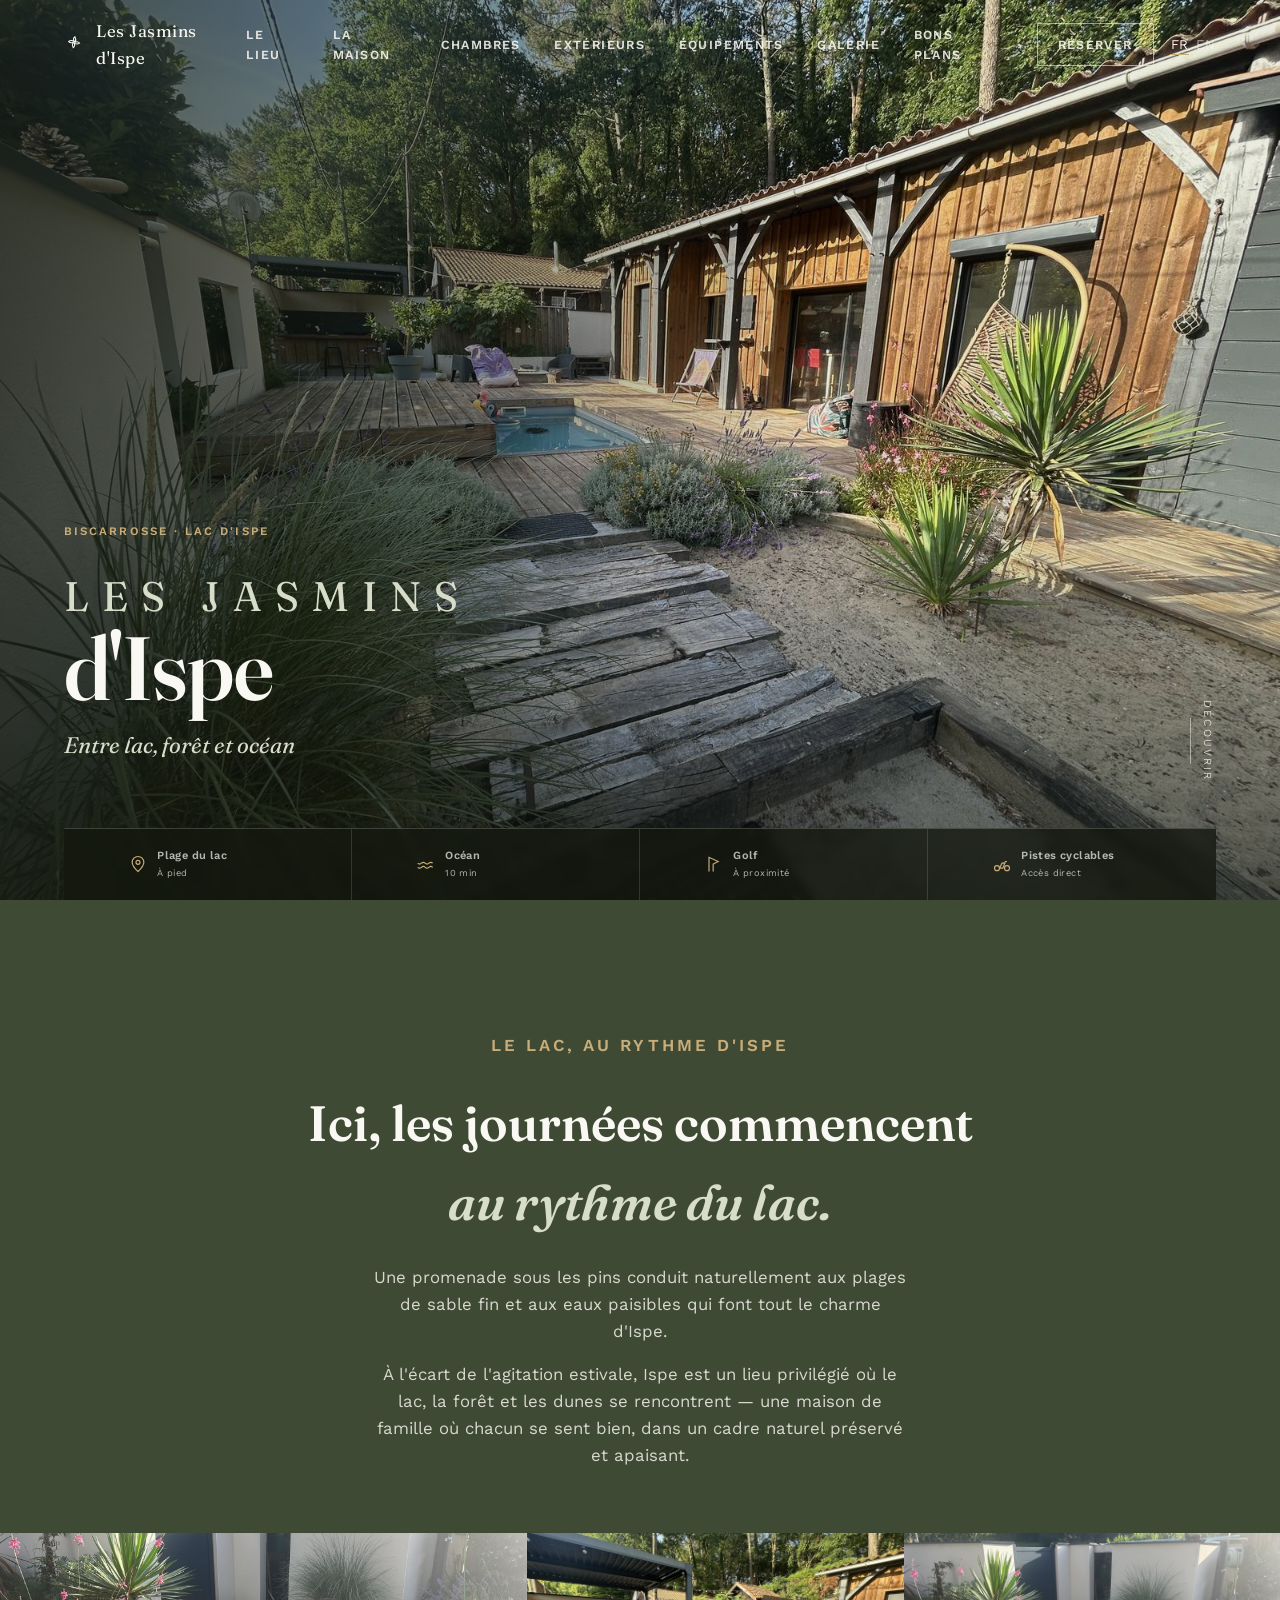
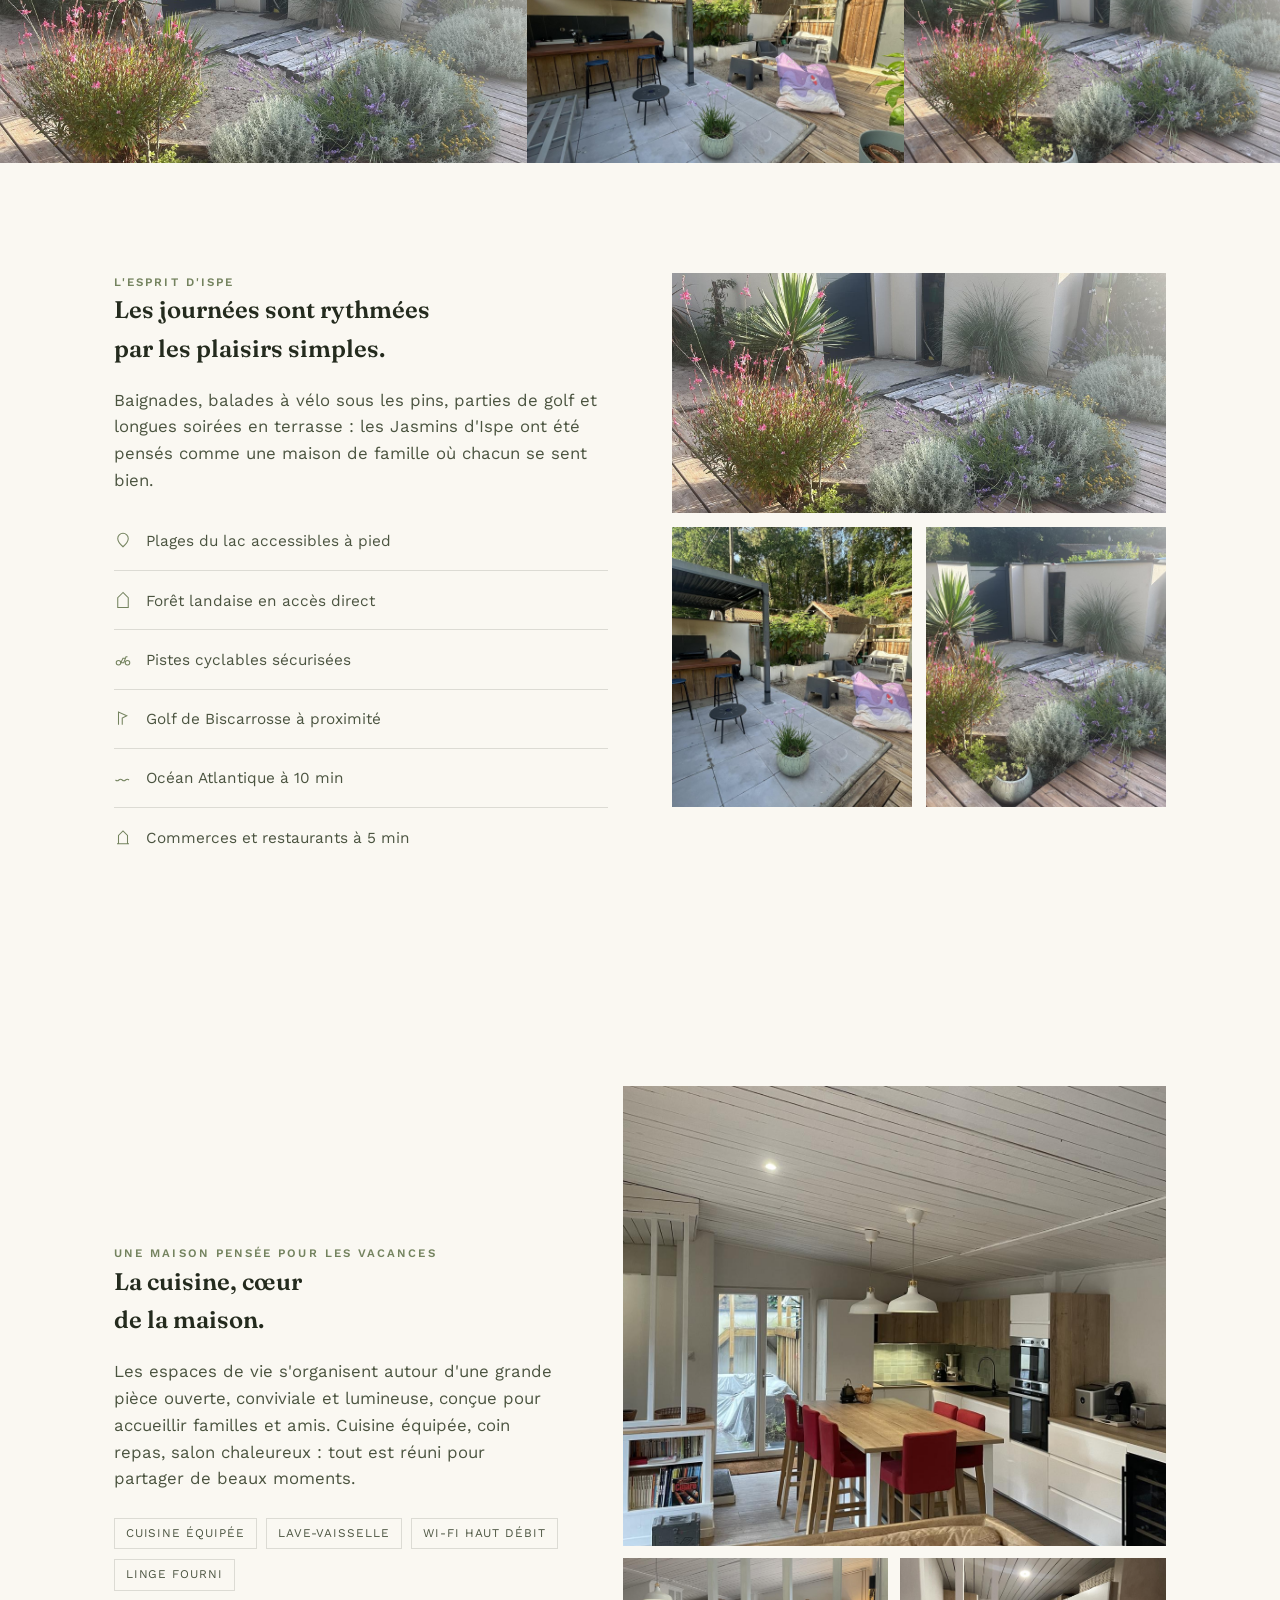
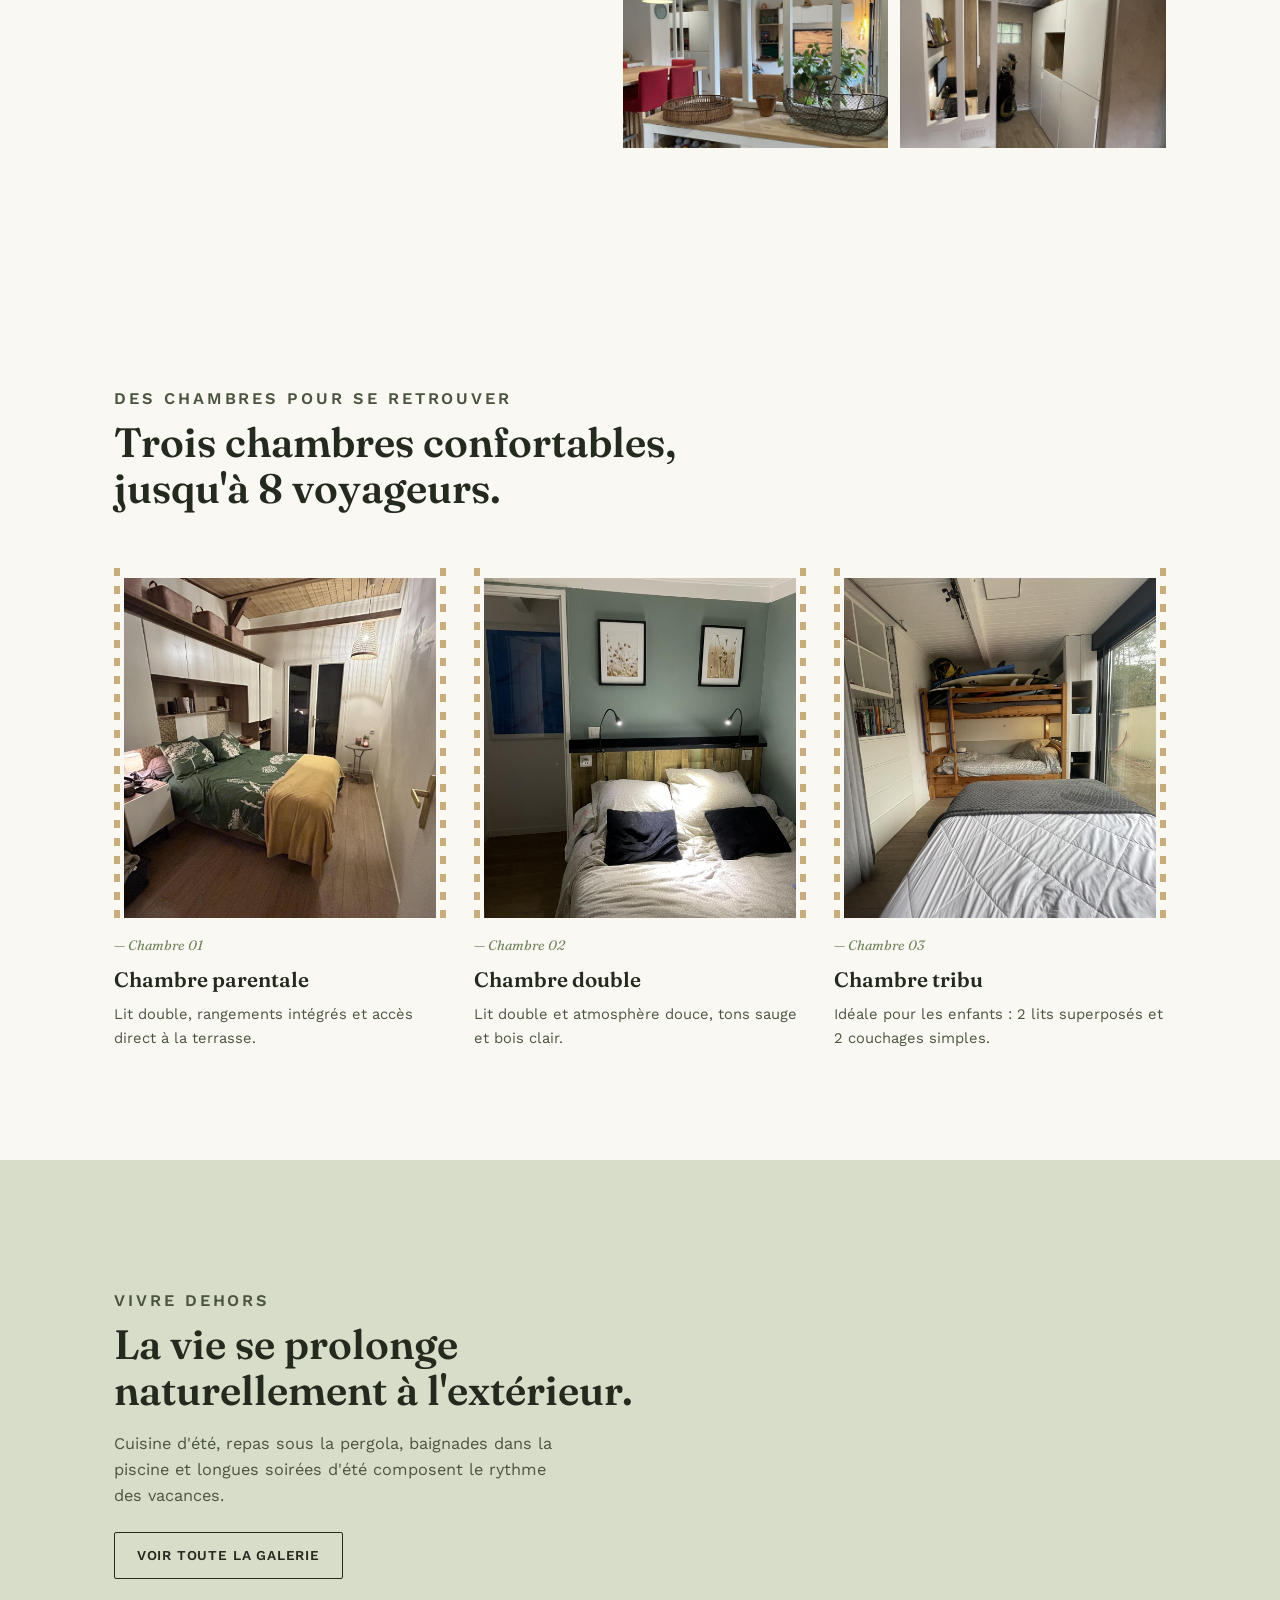
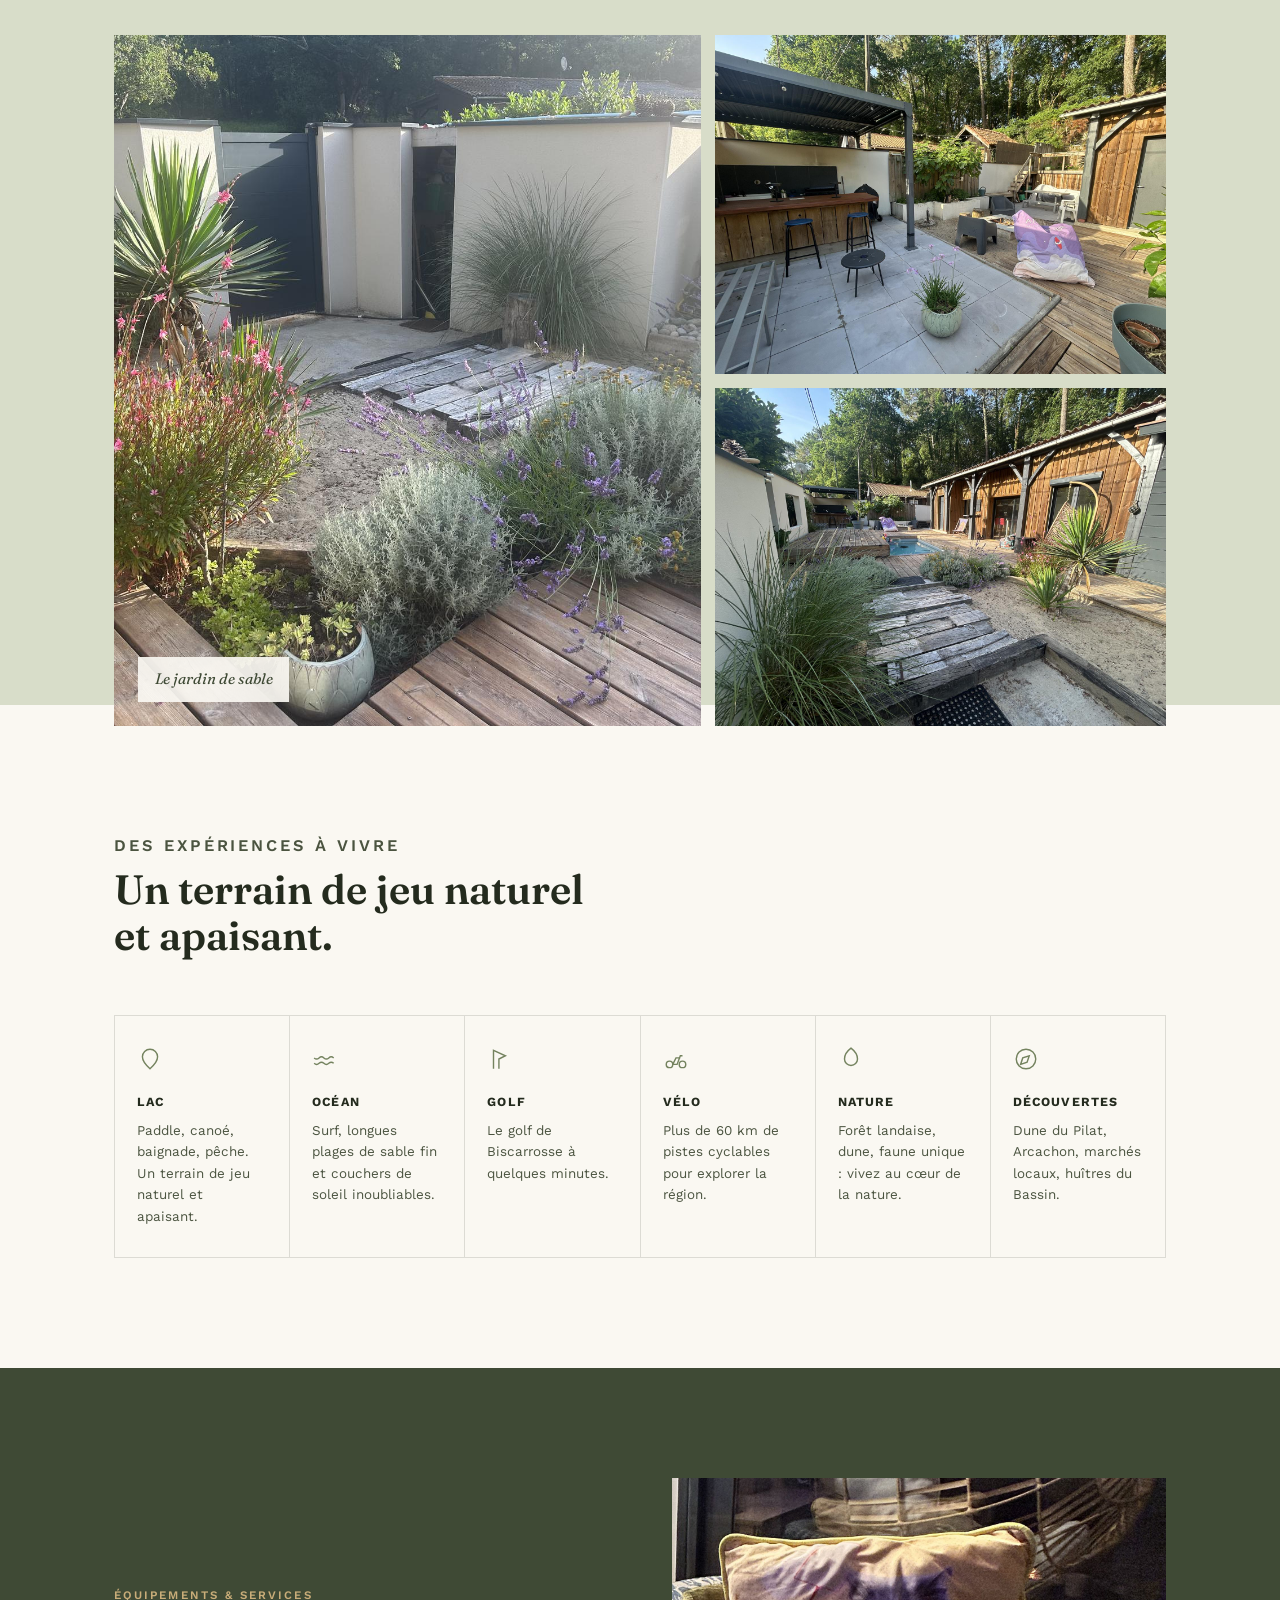
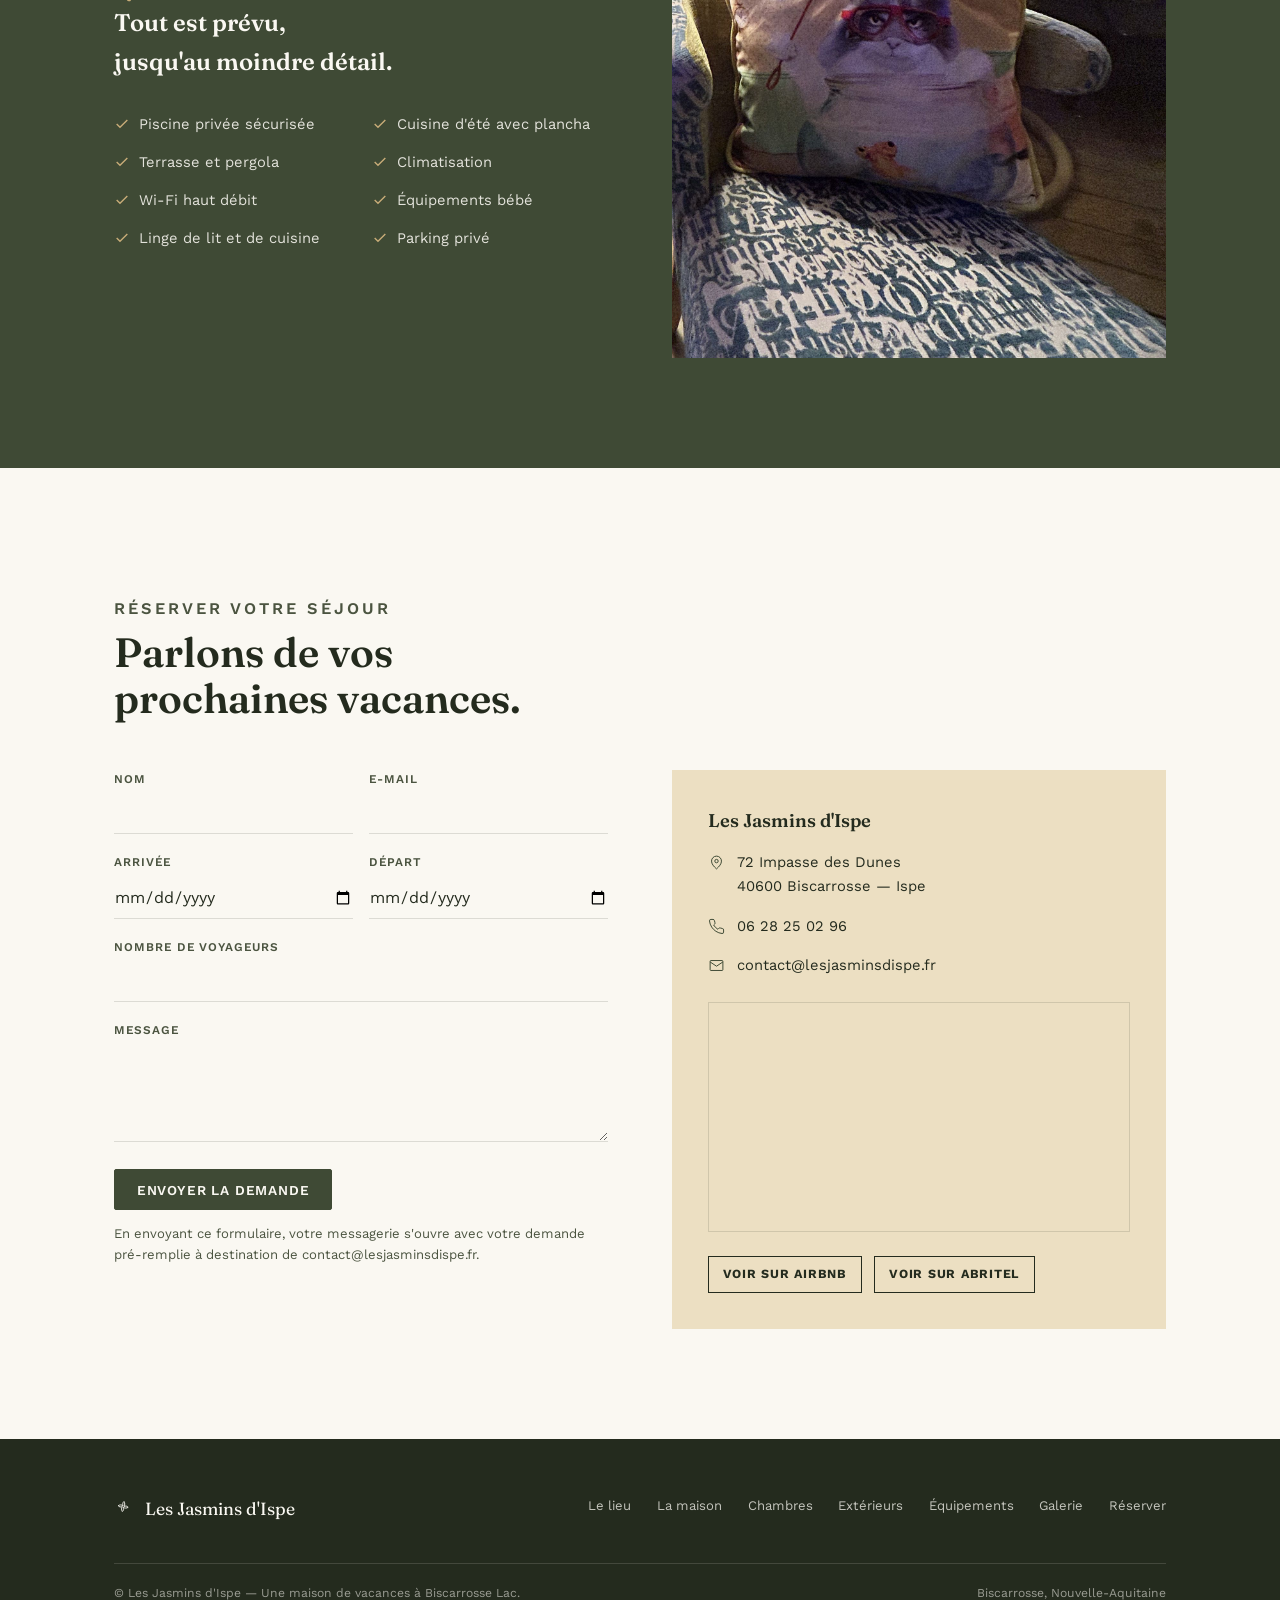
==== commit c07bf8ed: "Ajout page Bons plans et lien dans le menu" ====
--- a/index.html
+++ b/index.html
@@ -25,6 +25,7 @@
     <a href="#dehors" data-lang="fr">Extérieurs</a><a href="#dehors" data-lang="en" hidden>Outdoors</a>
     <a href="#equipements" data-lang="fr">Équipements</a><a href="#equipements" data-lang="en" hidden>Amenities</a>
     <a href="gallery.html" data-lang="fr">Galerie</a><a href="gallery.html" data-lang="en" hidden>Gallery</a>
+    <a href="conseils.html" data-lang="fr">Bons plans</a><a href="conseils.html" data-lang="en" hidden>Tips</a>
     <a href="#reserver" class="btn btn-ghost" data-lang="fr">Réserver</a><a href="#reserver" class="btn btn-ghost" data-lang="en" hidden>Book</a>
   </nav>
   <div class="lang-switch" role="group" aria-label="Language">
--- a/styles.css
+++ b/styles.css
@@ -3,6 +3,7 @@
    Palette : vert sauge / beige sable / blanc cassé
    Display : Fraunces — Texte : Work Sans
    ========================================================================== */
+[hidden]{ display:none !important; }
 
 :root{
   --ink:        #242b1e;
@@ -183,6 +184,30 @@
 }
 .site-header.scrolled .btn-ghost:hover{ background:var(--ink); color:var(--blanc); }
 
+.lang-switch{
+  display:flex; align-items:center; gap:.5em;
+  font-size:.74rem; font-weight:700; letter-spacing:.04em;
+  margin-left:1.4em;
+  position:relative; z-index:101;
+}
+.lang-switch button{
+  background:none; border:none; padding:2px 1px;
+  color:rgba(250,248,242,.6);
+  transition:color .25s ease;
+}
+.site-header.scrolled .lang-switch button{ color:var(--ink-soft); }
+.lang-switch button.active{
+  color:var(--blanc);
+  border-bottom:1px solid var(--sable);
+}
+.site-header.scrolled .lang-switch button.active{
+  color:var(--sauge-deep);
+  border-bottom-color:var(--sauge-deep);
+}
+@media (max-width: 880px){
+  .lang-switch{ margin-left:auto; margin-right:14px; }
+}
+
 .nav-toggle{
   display:none;
   width:30px; height:22px;
@@ -532,7 +557,7 @@
   font-size:.92rem; color:rgba(250,248,242,.88);
 }
 .check-list svg{ width:16px; height:16px; flex:none; margin-top:3px; stroke:var(--sable); }
-.equip-media img{ width:100%; height:480px; object-fit:cover; object-position:60% 40%; }
+.equip-media img{ width:100%; height:480px; object-fit:cover; object-position:50% 30%; }
 
 @media (max-width: 880px){
   .equip .grid{ grid-template-columns:1fr; }
@@ -616,3 +641,66 @@
     padding-top:72px; padding-bottom:72px;
   }
 }
+
+/* ==========================================================================
+   GALERIE
+   ========================================================================== */
+.gallery-grid{
+  column-count:3;
+  column-gap:18px;
+}
+.gallery-item{
+  display:block; width:100%; margin:0 0 18px;
+  border:none; background:none; padding:0; cursor:zoom-in;
+  break-inside:avoid;
+  position:relative; overflow:hidden;
+}
+.gallery-item img{
+  width:100%; display:block;
+  transition:transform .5s ease, filter .5s ease;
+}
+.gallery-item::after{
+  content:"";
+  position:absolute; inset:0;
+  background:linear-gradient(to top, rgba(36,43,30,.38), transparent 40%);
+  opacity:0; transition:opacity .35s ease;
+}
+.gallery-item:hover img{ transform:scale(1.035); }
+.gallery-item:hover::after{ opacity:1; }
+.gallery-item:focus-visible{ outline:2px solid var(--sauge); outline-offset:3px; }
+
+@media (max-width: 980px){ .gallery-grid{ column-count:2; } }
+@media (max-width: 560px){ .gallery-grid{ column-count:1; } }
+
+.lightbox{
+  position:fixed; inset:0; z-index:200;
+  background:rgba(20,24,15,.94);
+  display:flex; align-items:center; justify-content:center;
+  opacity:0; visibility:hidden;
+  transition:opacity .3s ease;
+  padding:5vh 5vw;
+}
+.lightbox.open{ opacity:1; visibility:visible; }
+.lightbox figure{ margin:0; max-width:1100px; max-height:90vh; text-align:center; }
+.lightbox img{
+  max-width:100%; max-height:78vh; object-fit:contain;
+  margin:0 auto; box-shadow:0 30px 70px rgba(0,0,0,.45);
+}
+.lightbox figcaption{
+  margin-top:18px; color:var(--blanc-casse,#faf8f2);
+  font-family:var(--display); font-style:italic; font-size:1.02rem;
+}
+.lightbox-close, .lightbox-nav{
+  position:absolute; background:none; border:none; color:var(--blanc);
+  font-size:2.4rem; line-height:1; cursor:pointer;
+  opacity:.85; transition:opacity .2s ease;
+}
+.lightbox-close:hover, .lightbox-nav:hover{ opacity:1; }
+.lightbox-close{ top:22px; right:30px; font-size:2.2rem; }
+.lightbox-nav{ top:50%; transform:translateY(-50%); font-size:3rem; padding:0 14px; }
+.lightbox-nav.prev{ left:10px; }
+.lightbox-nav.next{ right:10px; }
+@media (max-width:600px){
+  .lightbox-nav{ font-size:2.2rem; }
+  .lightbox-close{ top:14px; right:18px; }
+}
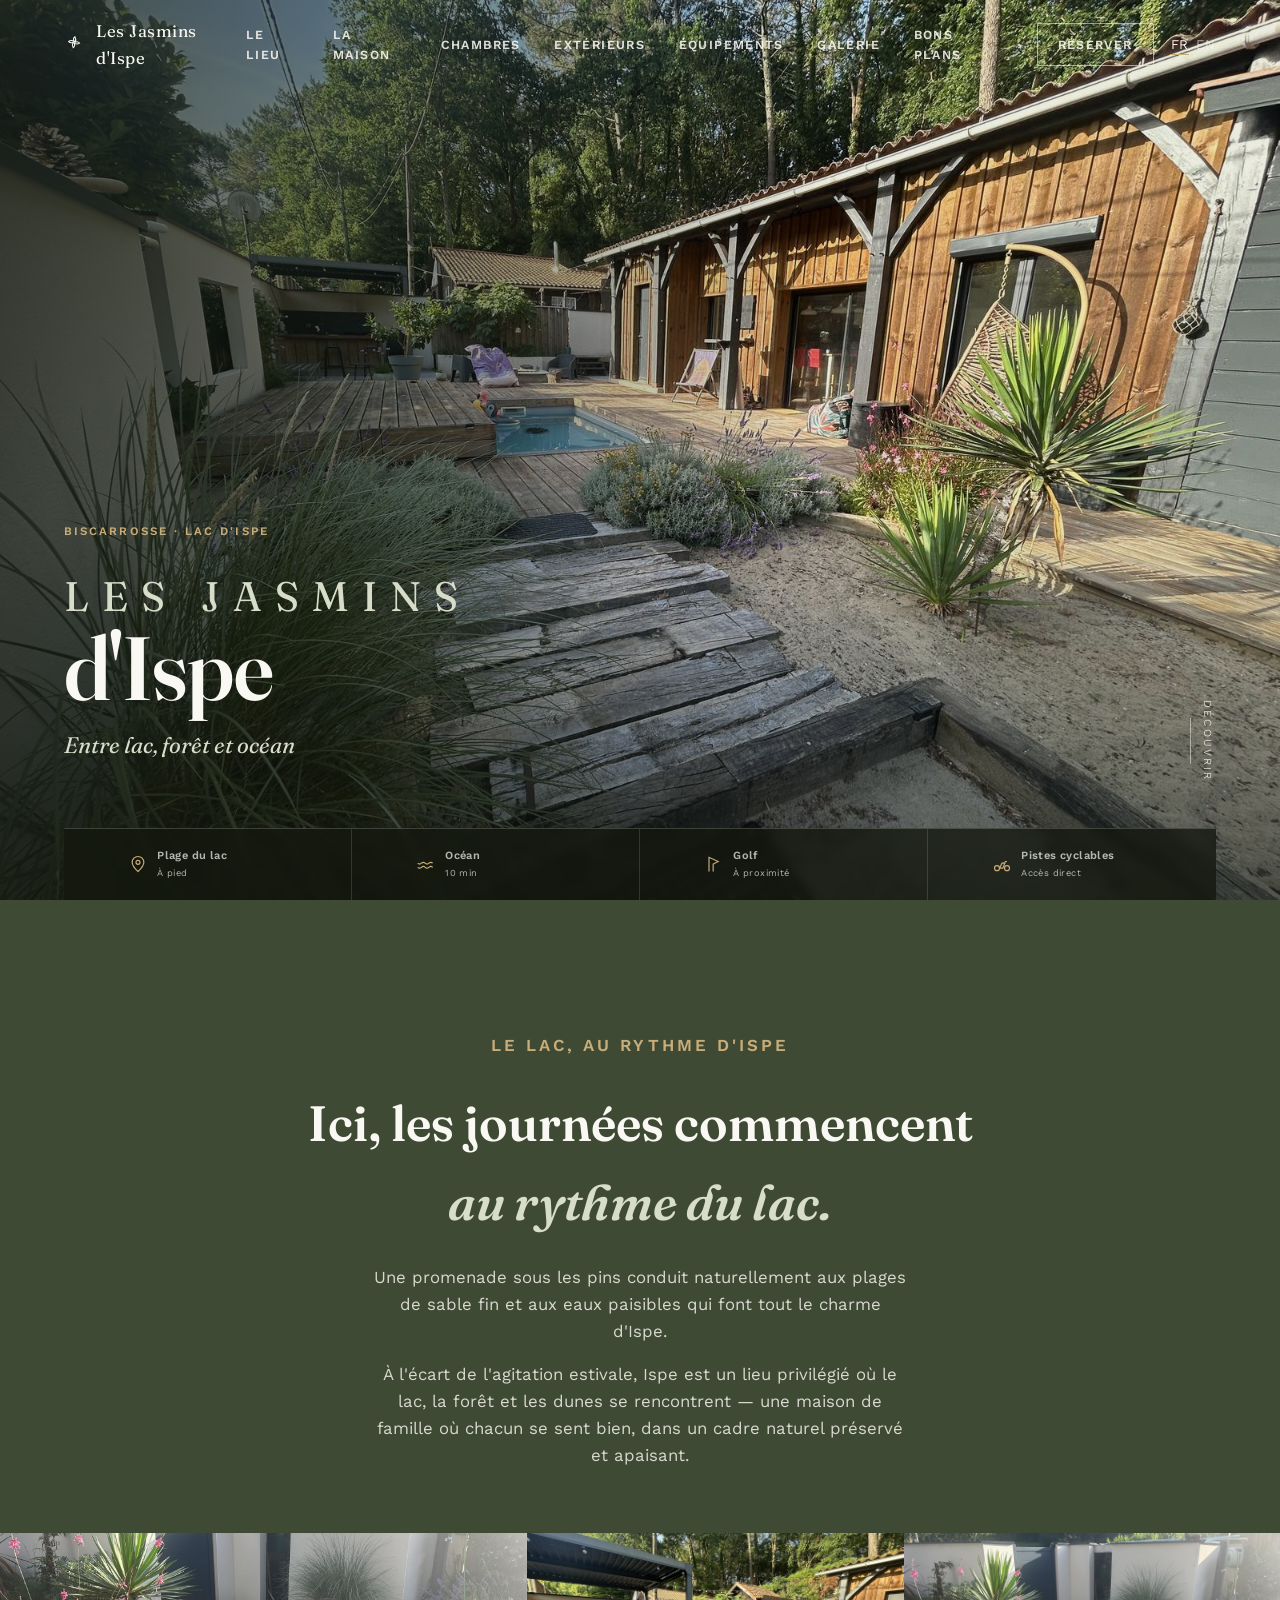
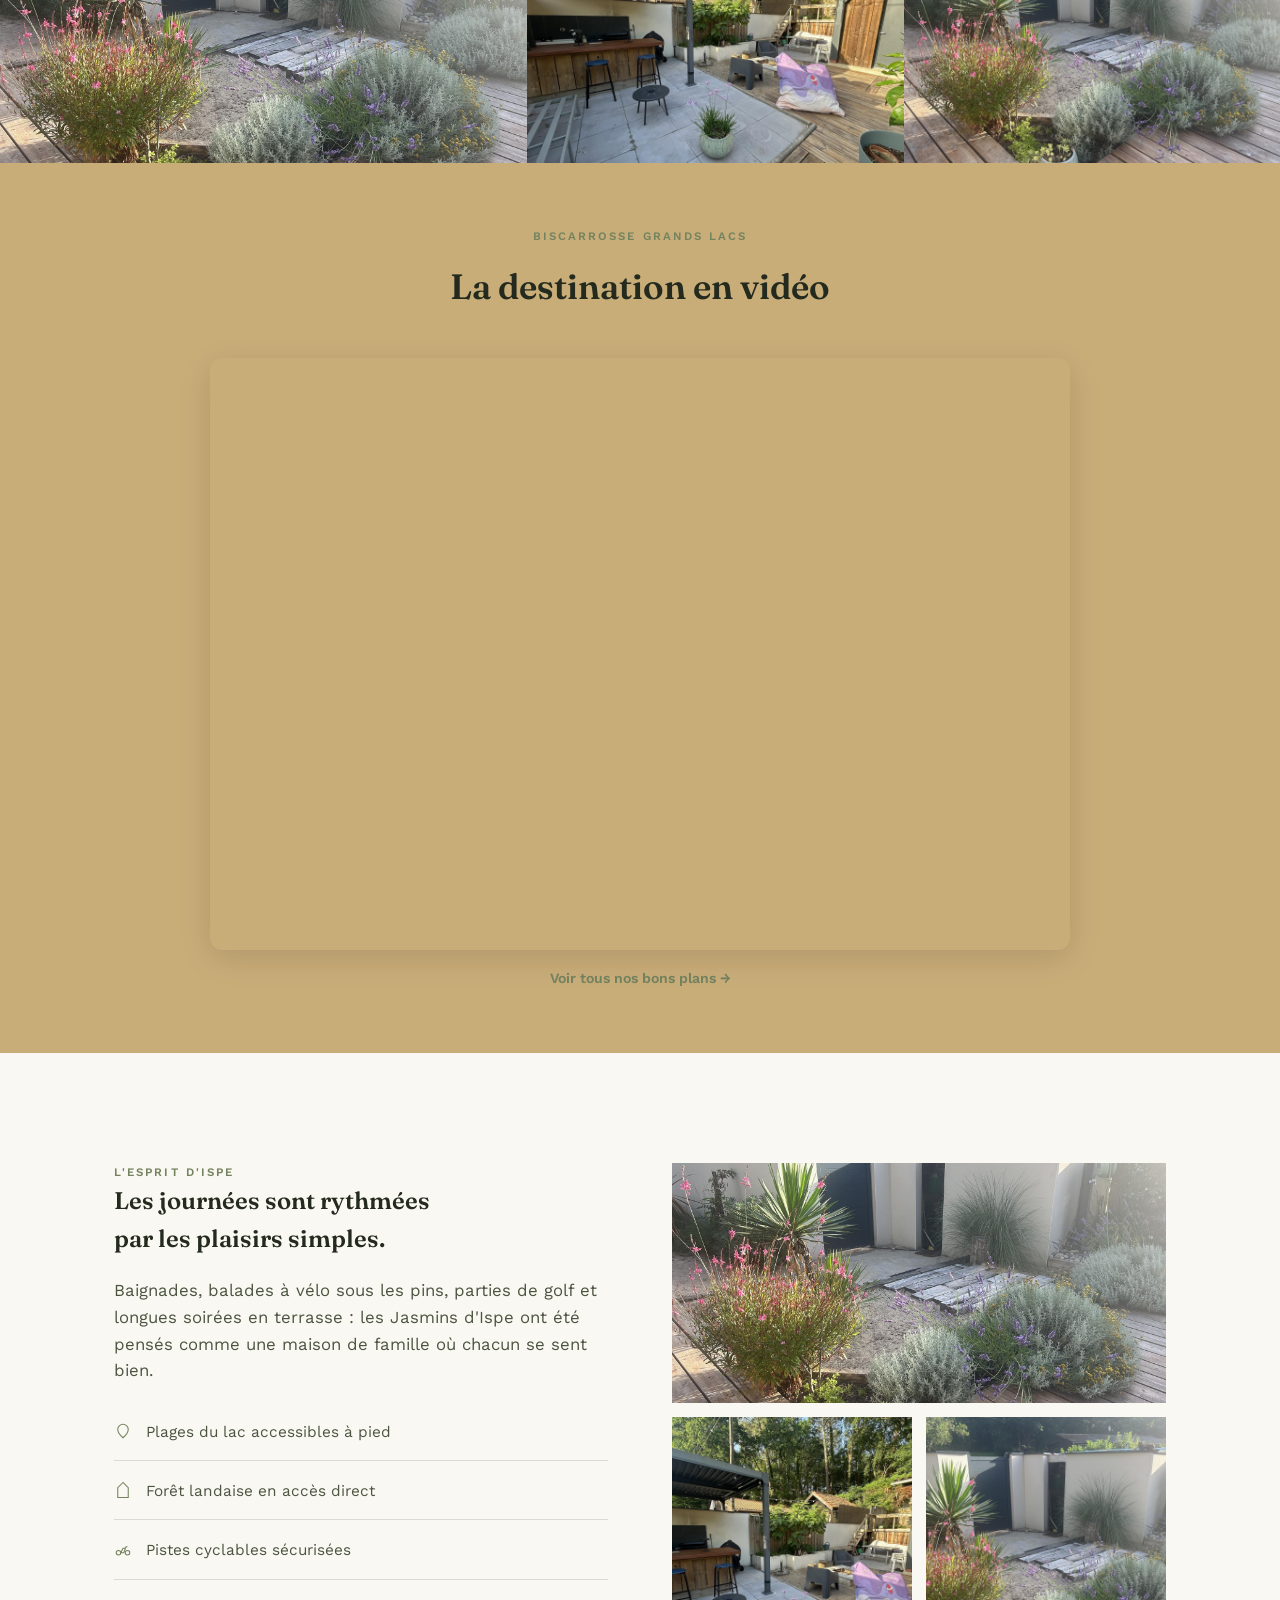
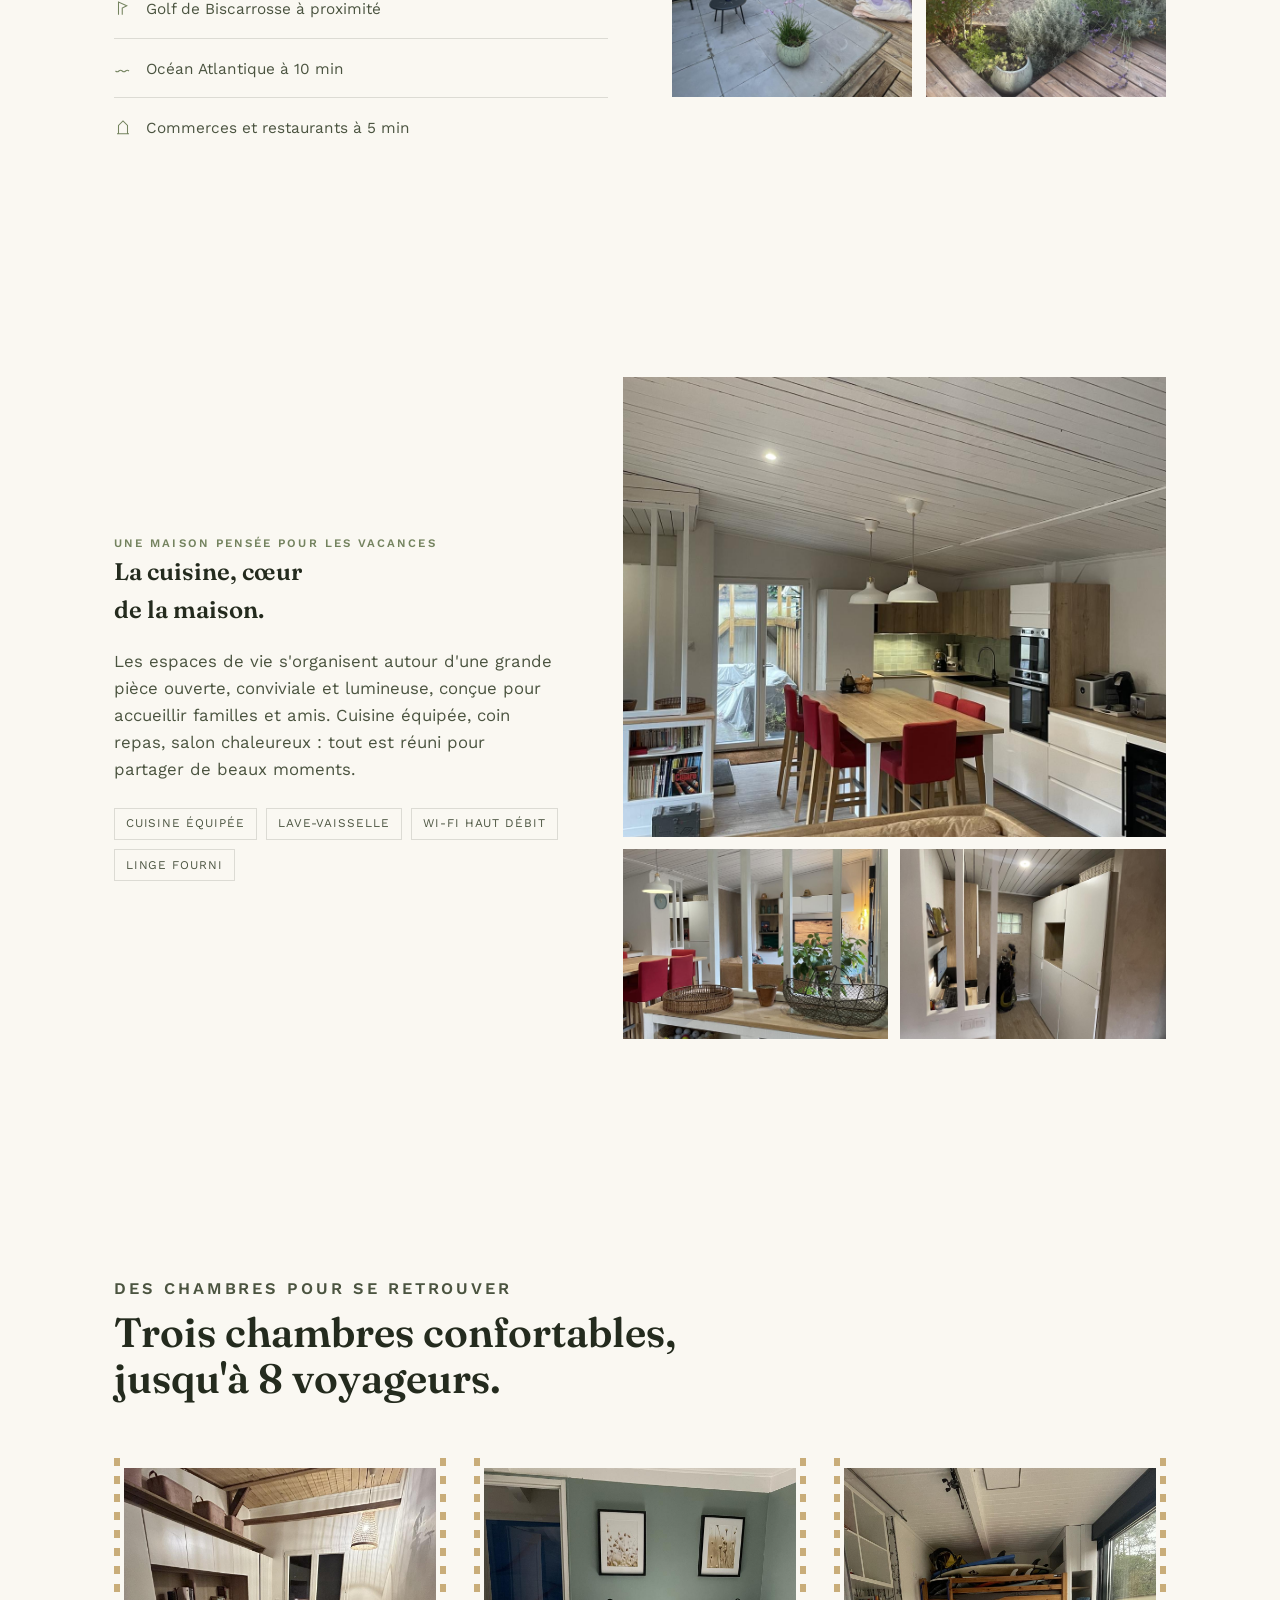
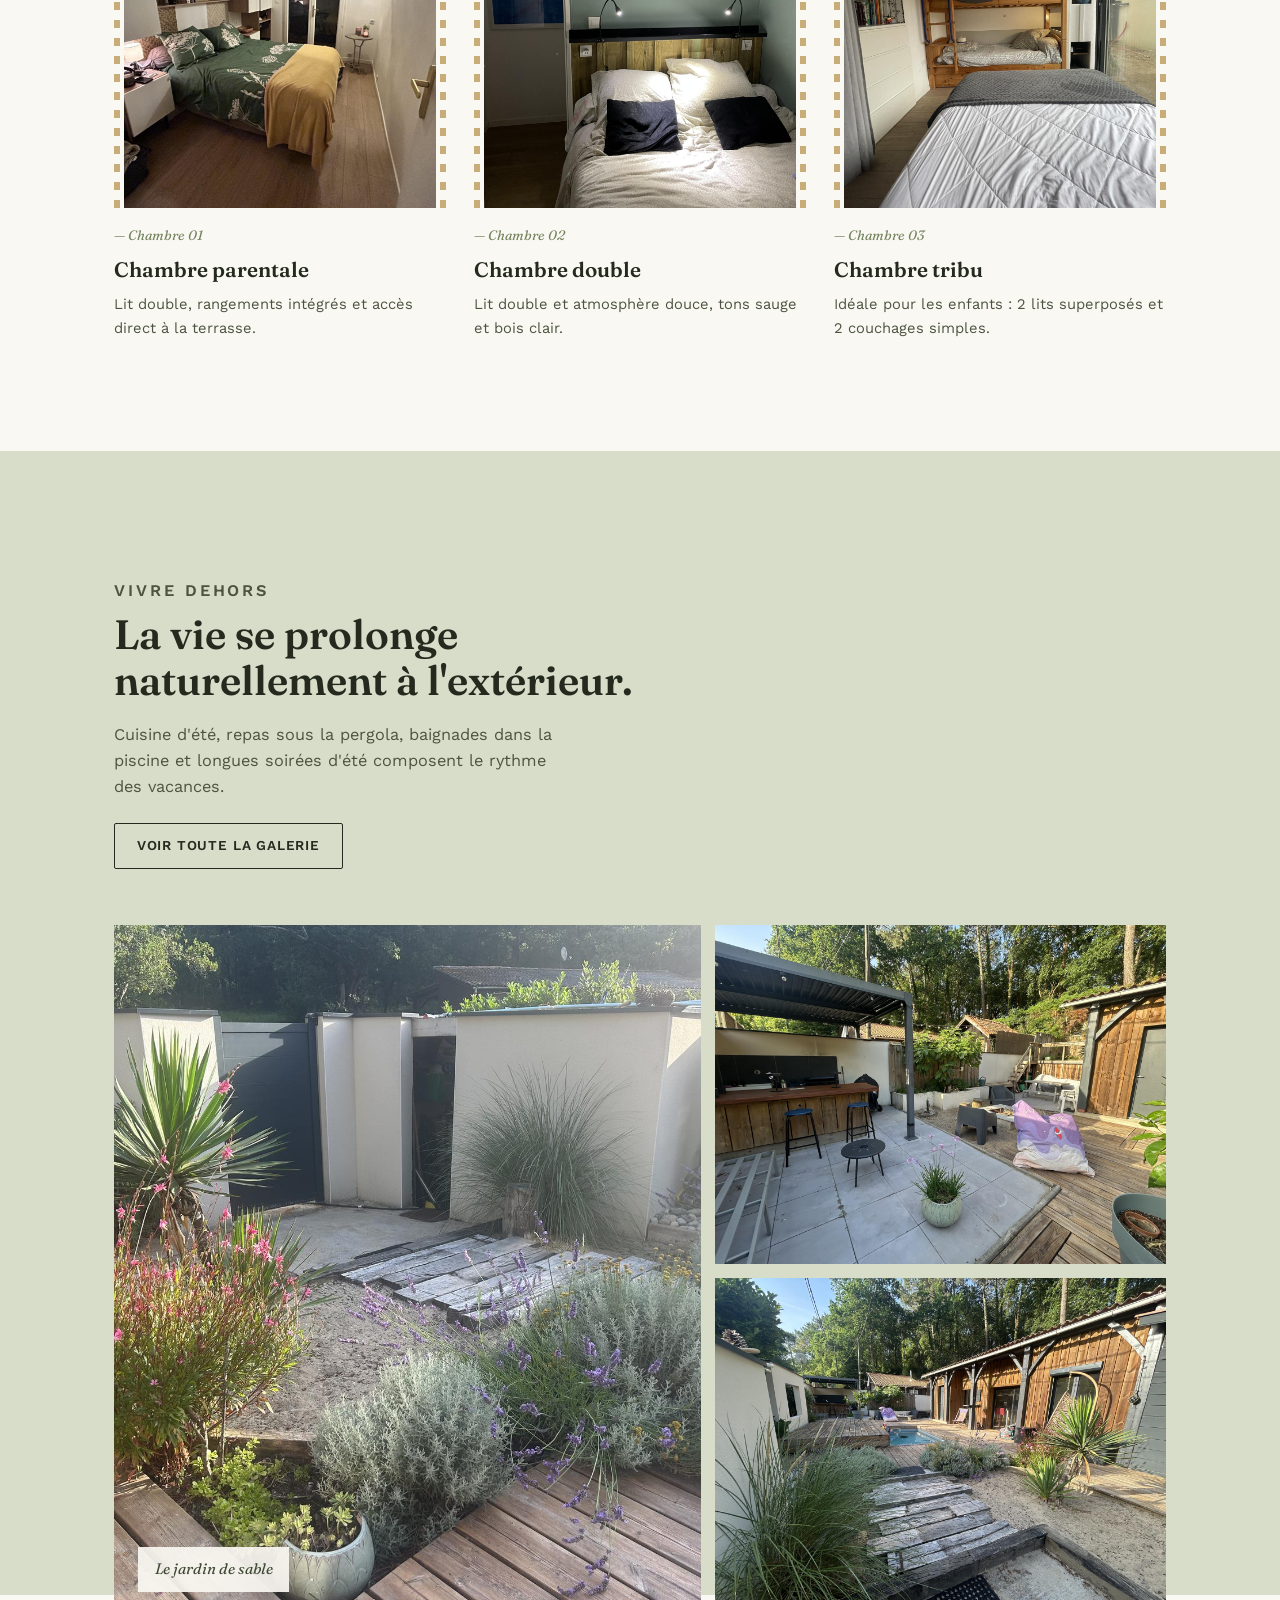
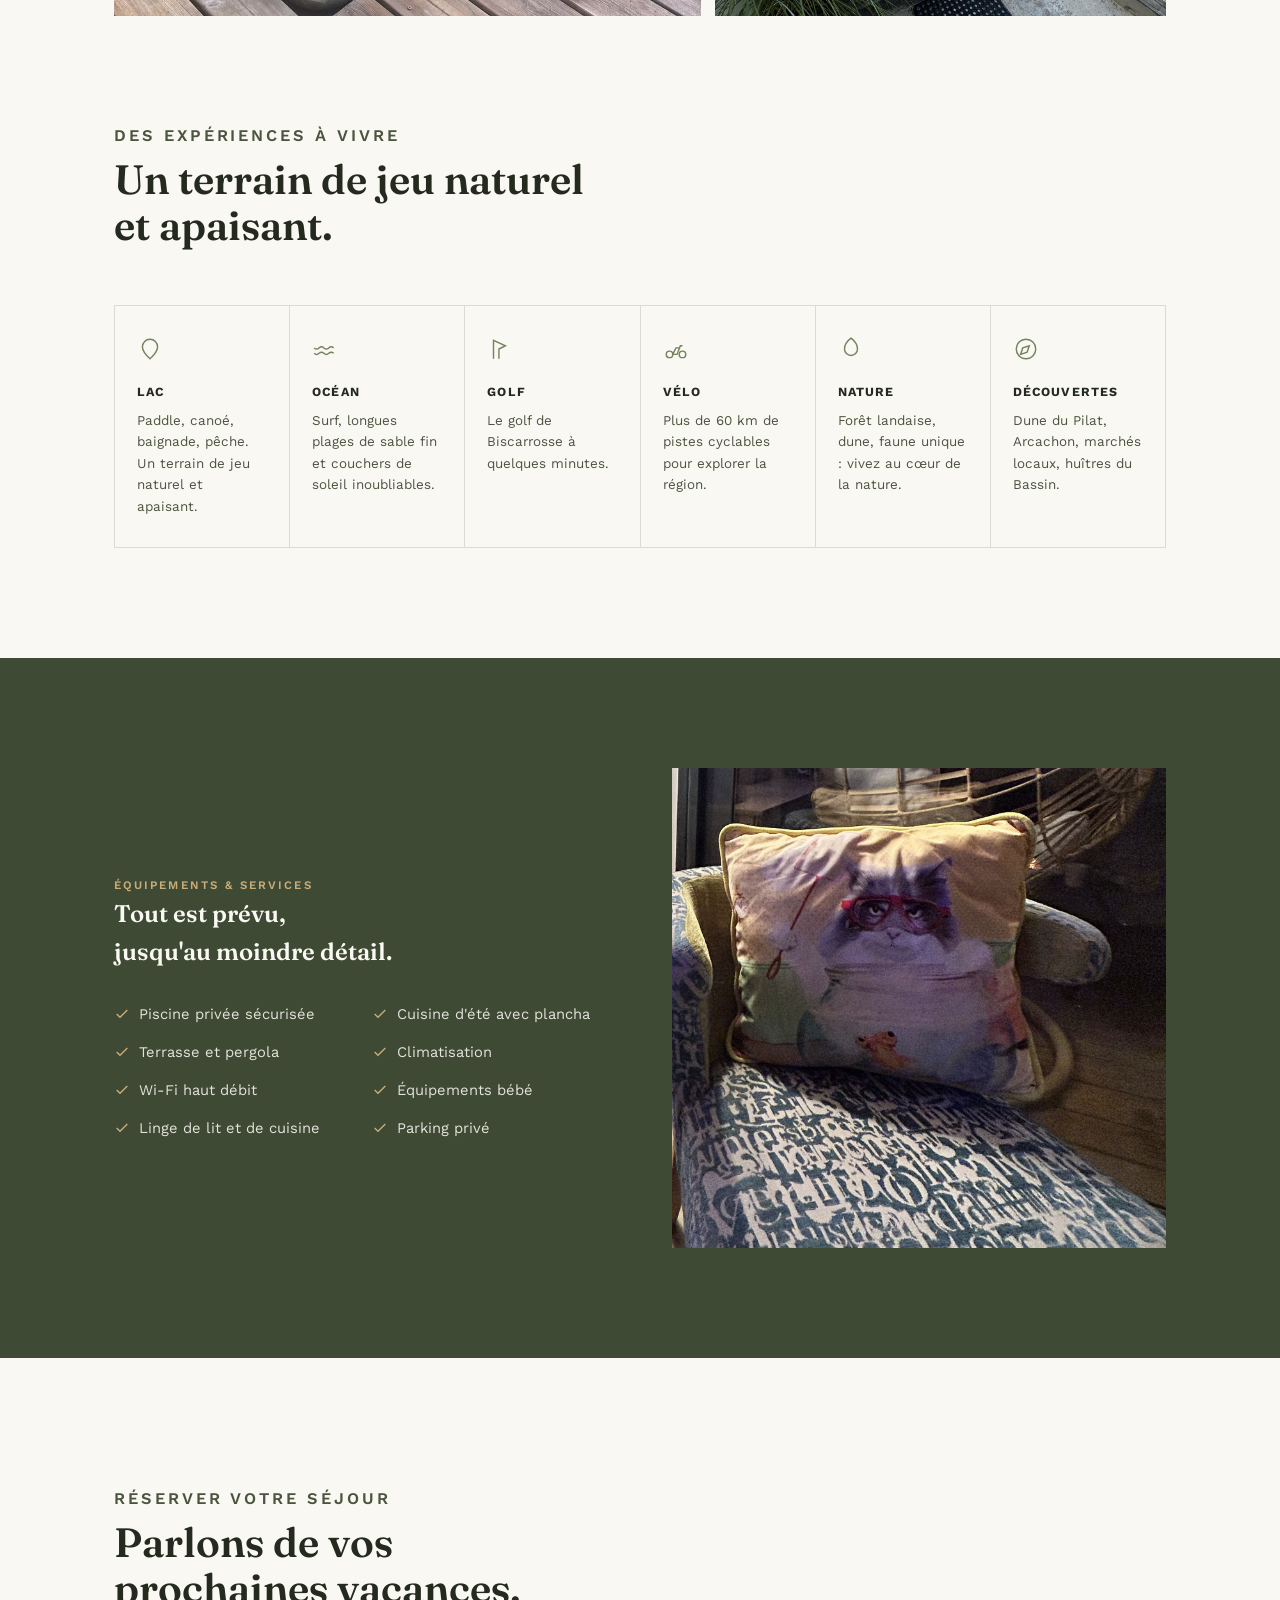
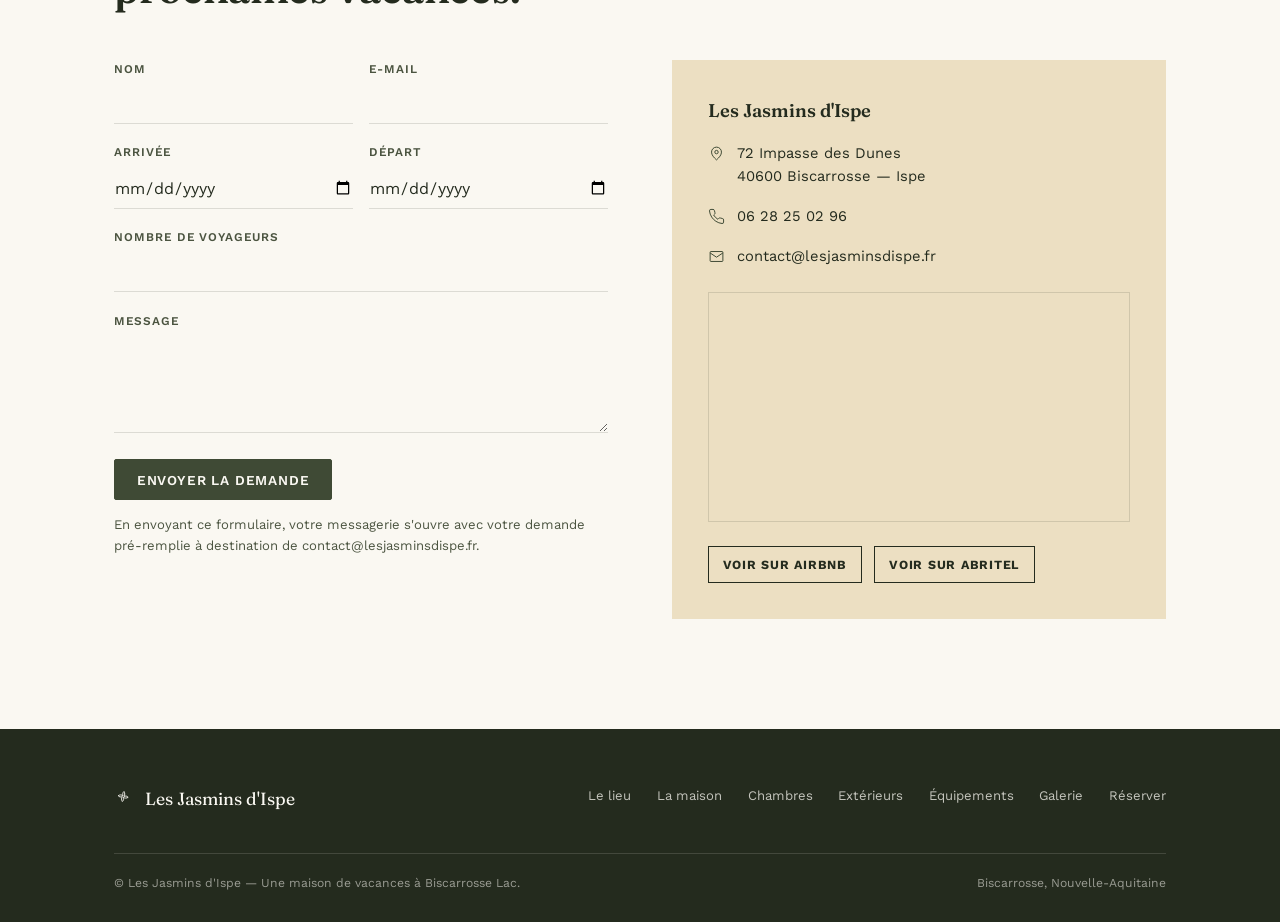
==== commit 334d2b06: "Ajout vidéo destination Biscarrosse sur la page d'accueil" ====
--- a/index.html
+++ b/index.html
@@ -105,6 +105,30 @@
   </div>
 </section>
 
+<!-- ================= VIDÉO DESTINATION ================= -->
+<section style="padding:64px 0; background:var(--sable);">
+  <div class="container" style="text-align:center;">
+    <p class="eyebrow" data-lang="fr">Biscarrosse Grands Lacs</p>
+    <p class="eyebrow" data-lang="en" hidden>Biscarrosse Grands Lacs</p>
+    <h2 style="font-family:var(--display); font-size:clamp(1.6rem,3vw,2.2rem); margin:.4em 0 1.2em;" data-lang="fr">La destination en vidéo</h2>
+    <h2 style="font-family:var(--display); font-size:clamp(1.6rem,3vw,2.2rem); margin:.4em 0 1.2em;" data-lang="en" hidden>The destination in video</h2>
+    <div style="position:relative; padding-bottom:56.25%; height:0; overflow:hidden; border-radius:12px; max-width:860px; margin:0 auto; box-shadow:0 8px 32px rgba(0,0,0,.12);">
+      <iframe
+        src="https://www.youtube.com/embed/nDcdccu1ciE"
+        title="Biscarrosse Grands Lacs"
+        frameborder="0"
+        allow="accelerometer; autoplay; clipboard-write; encrypted-media; gyroscope; picture-in-picture"
+        allowfullscreen
+        style="position:absolute; top:0; left:0; width:100%; height:100%;">
+      </iframe>
+    </div>
+    <p style="margin-top:1.2em; font-size:.88rem; color:#888;">
+      <a href="conseils.html" style="color:var(--sauge); font-weight:600;" data-lang="fr">Voir tous nos bons plans →</a>
+      <a href="conseils.html" style="color:var(--sauge); font-weight:600;" data-lang="en" hidden>See all our tips →</a>
+    </p>
+  </div>
+</section>
+
 <!-- ================= ESPRIT + SITUATION ================= -->
 <section class="esprit">
   <div class="container">
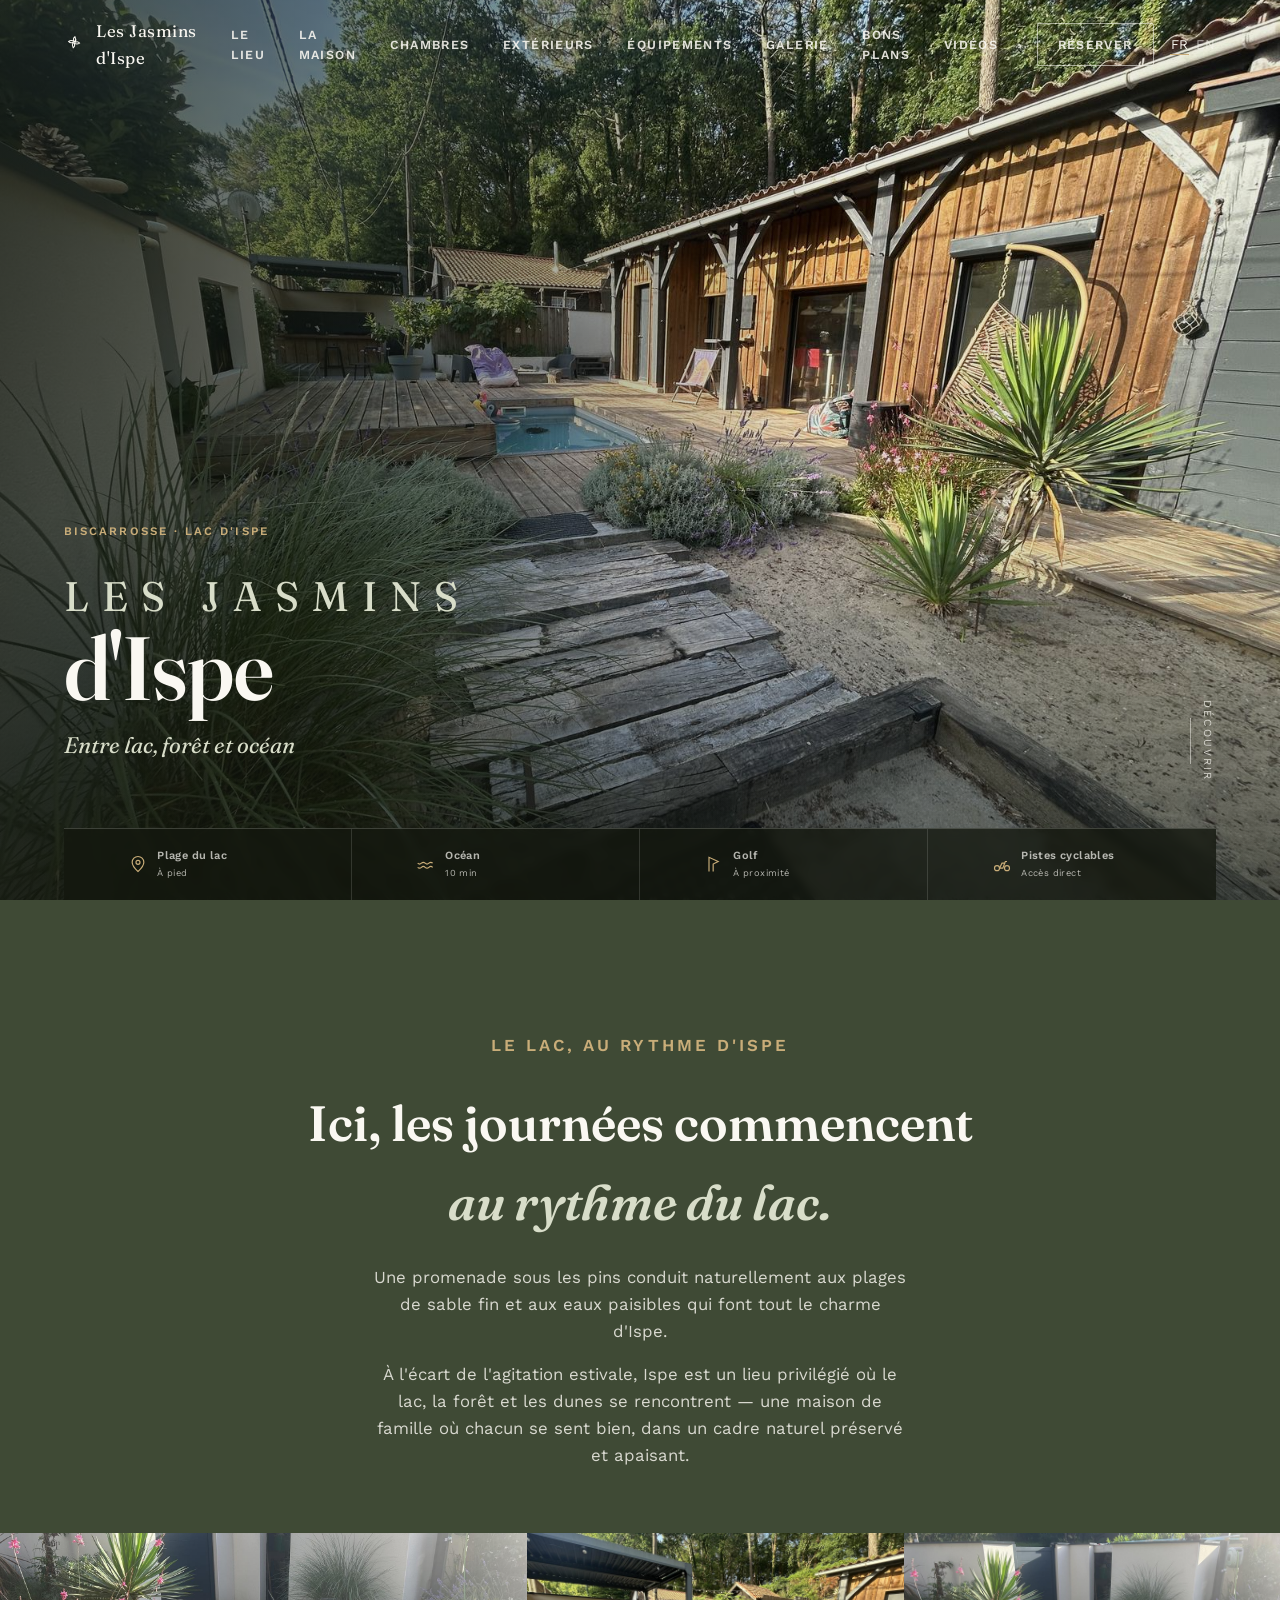
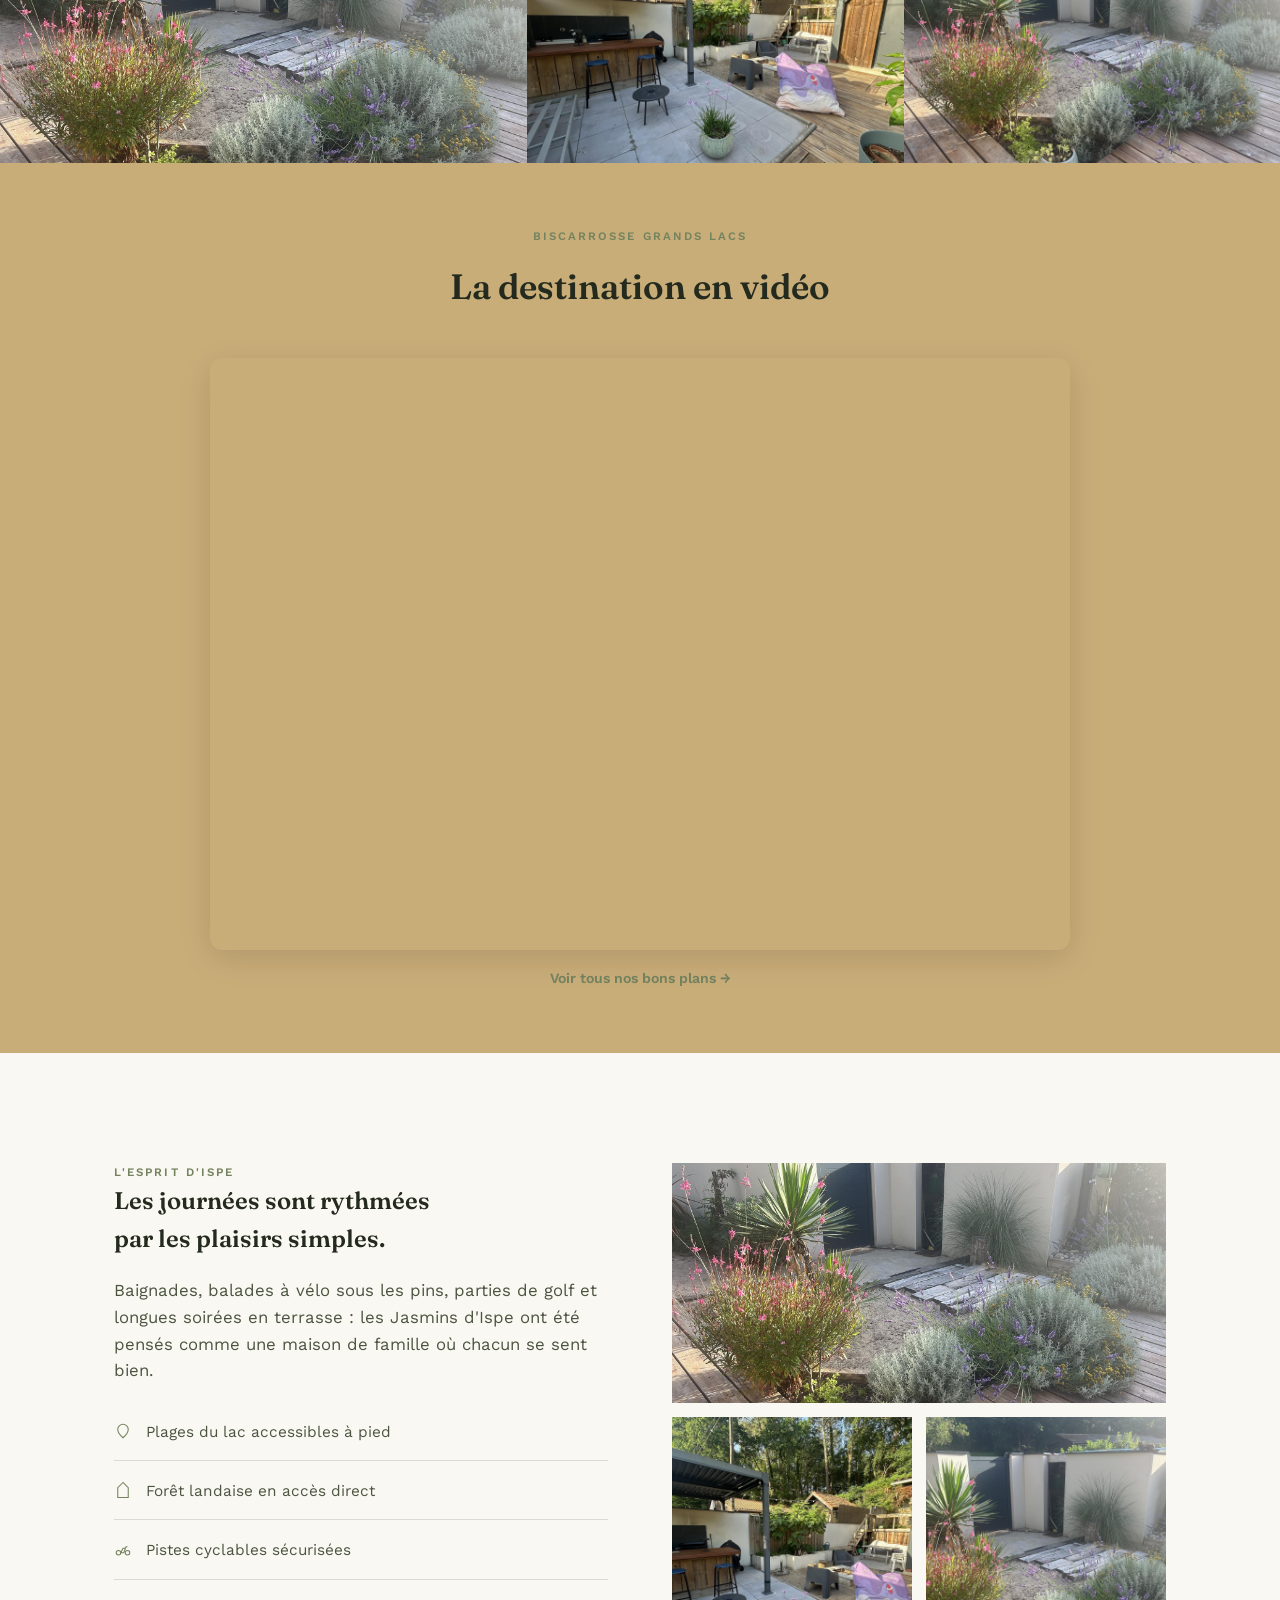
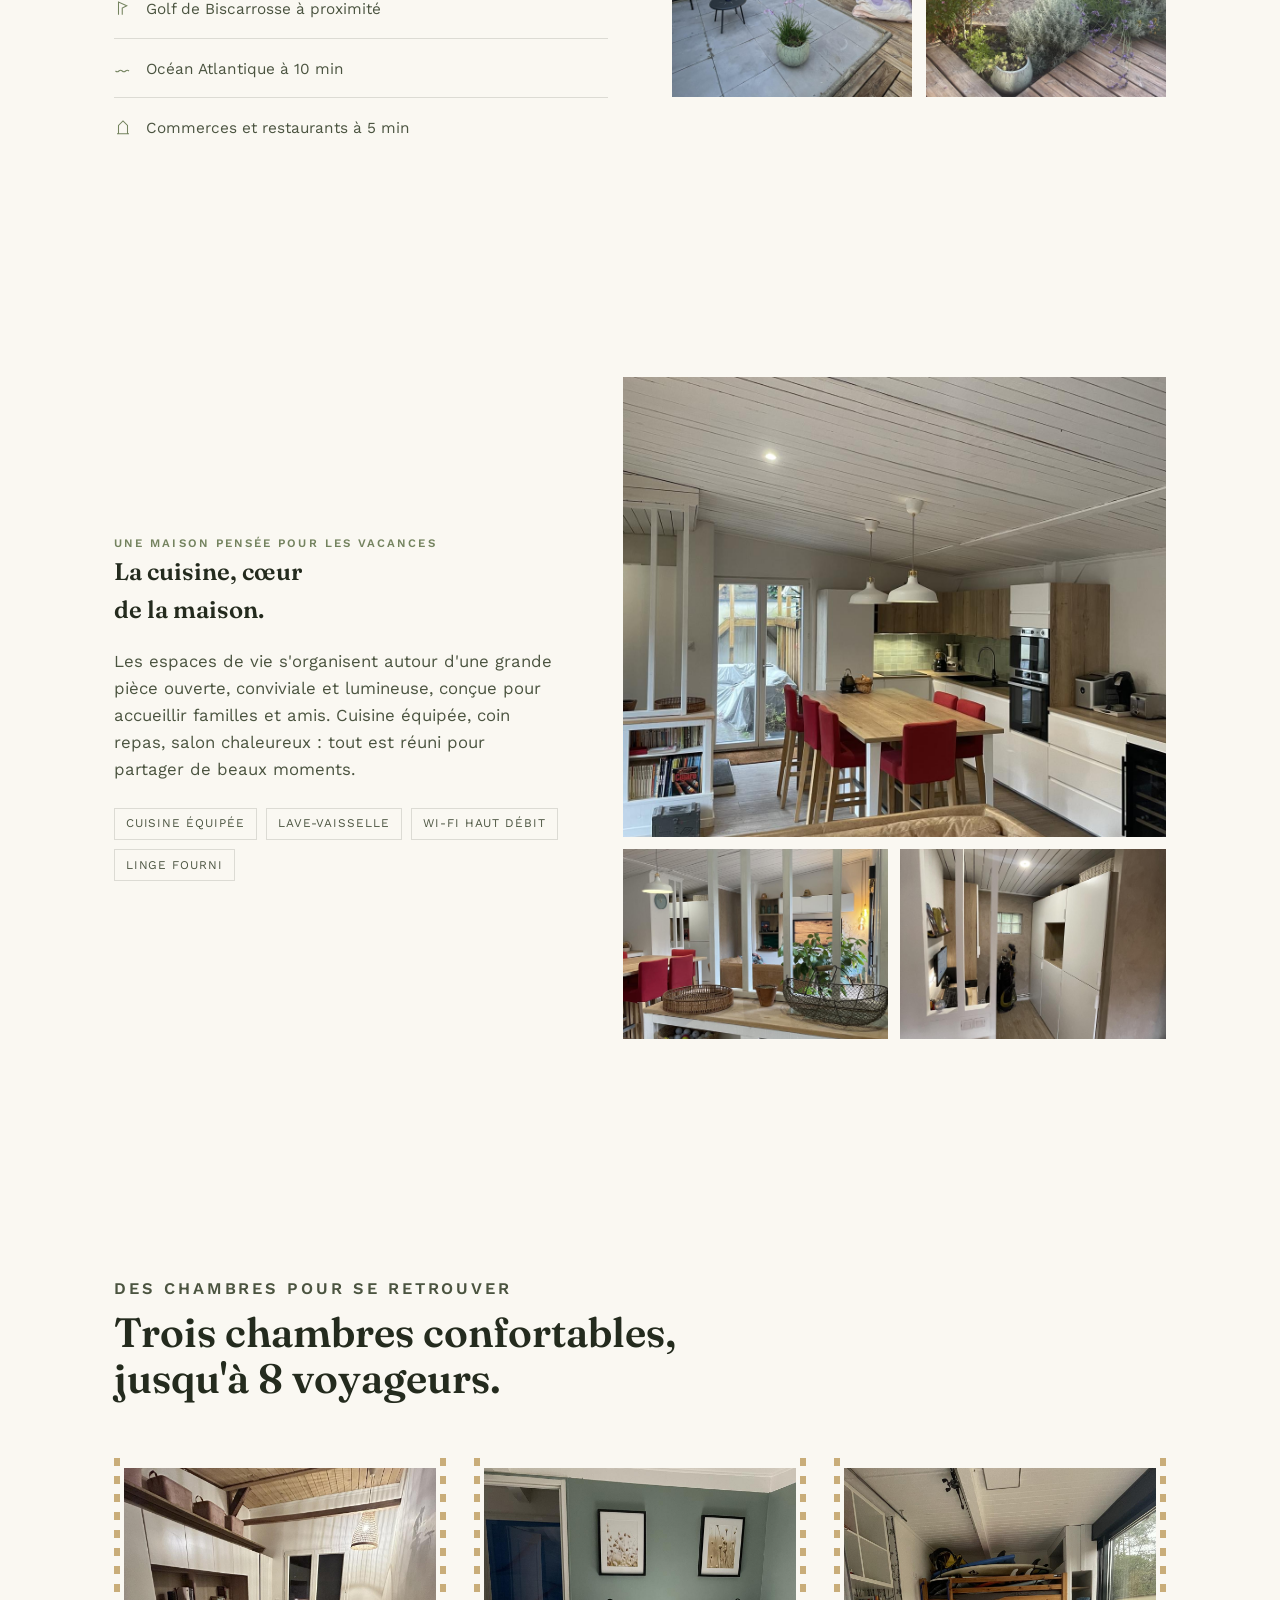
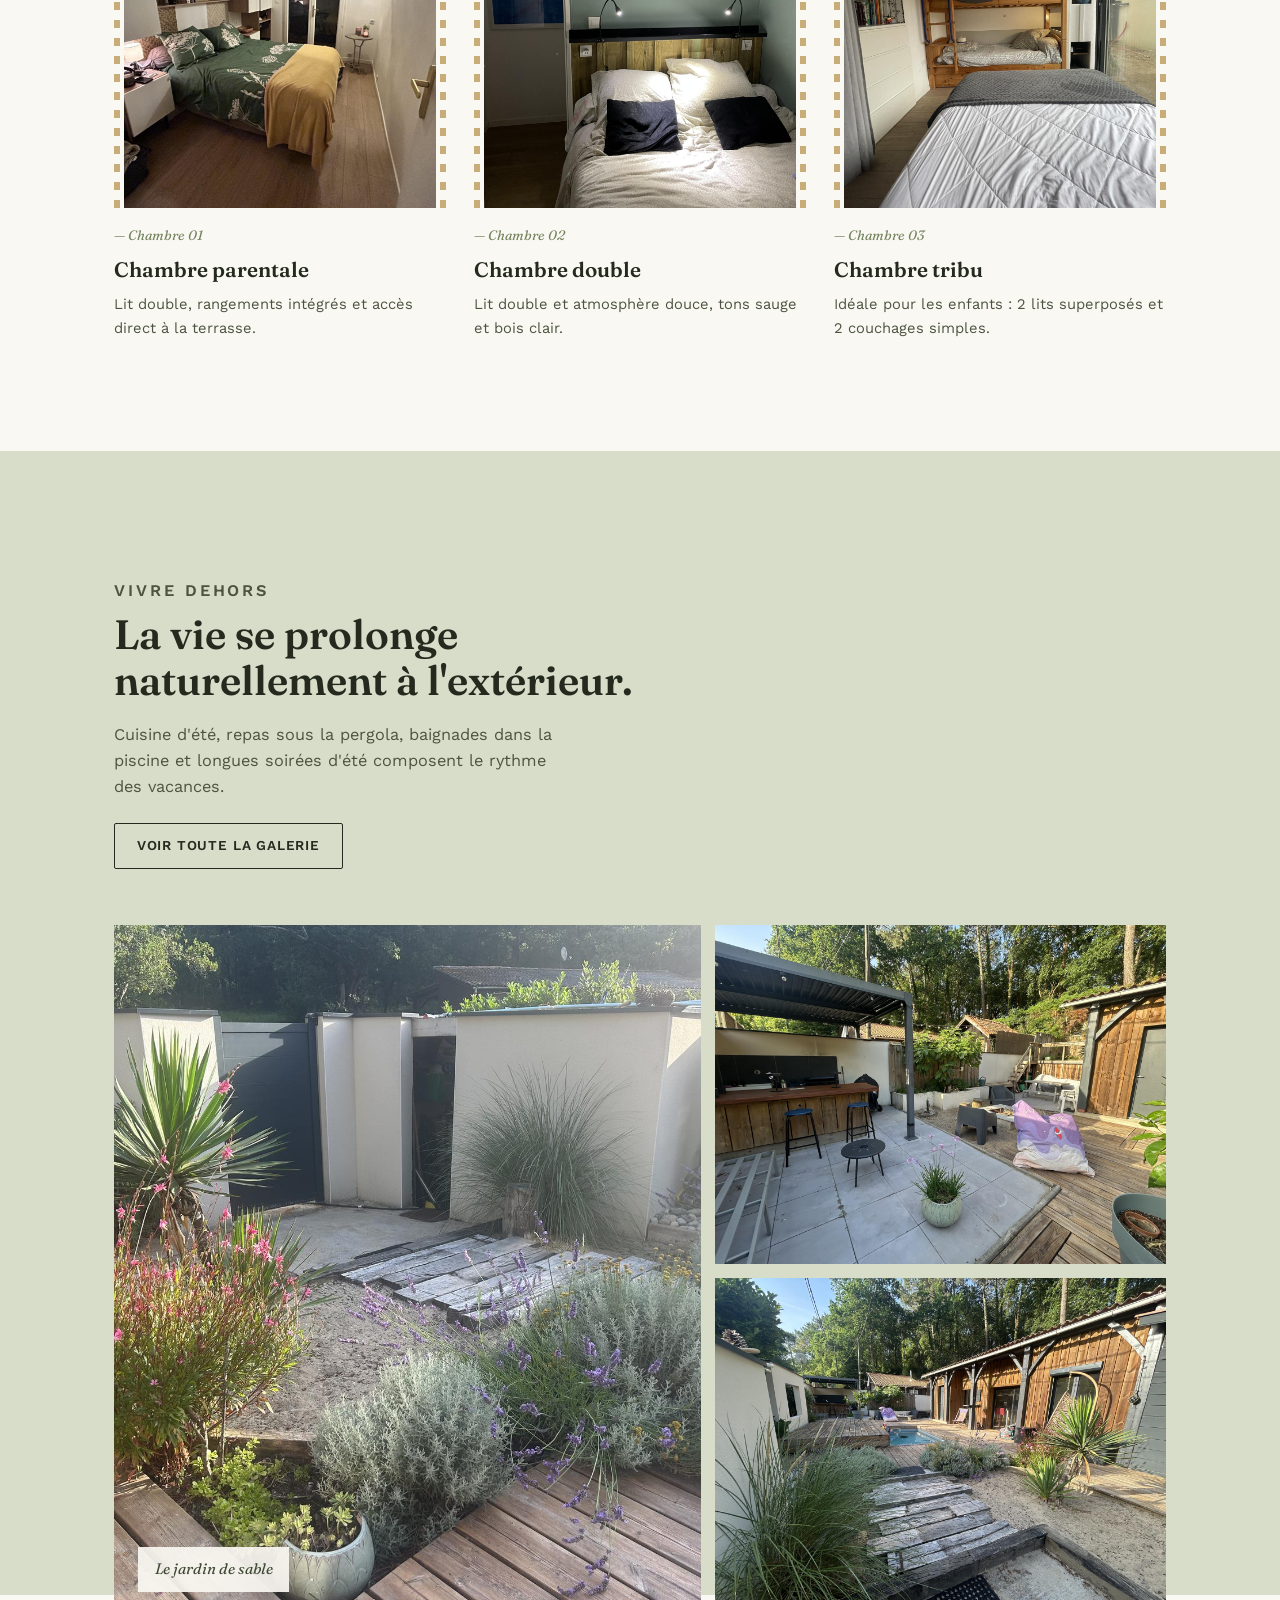
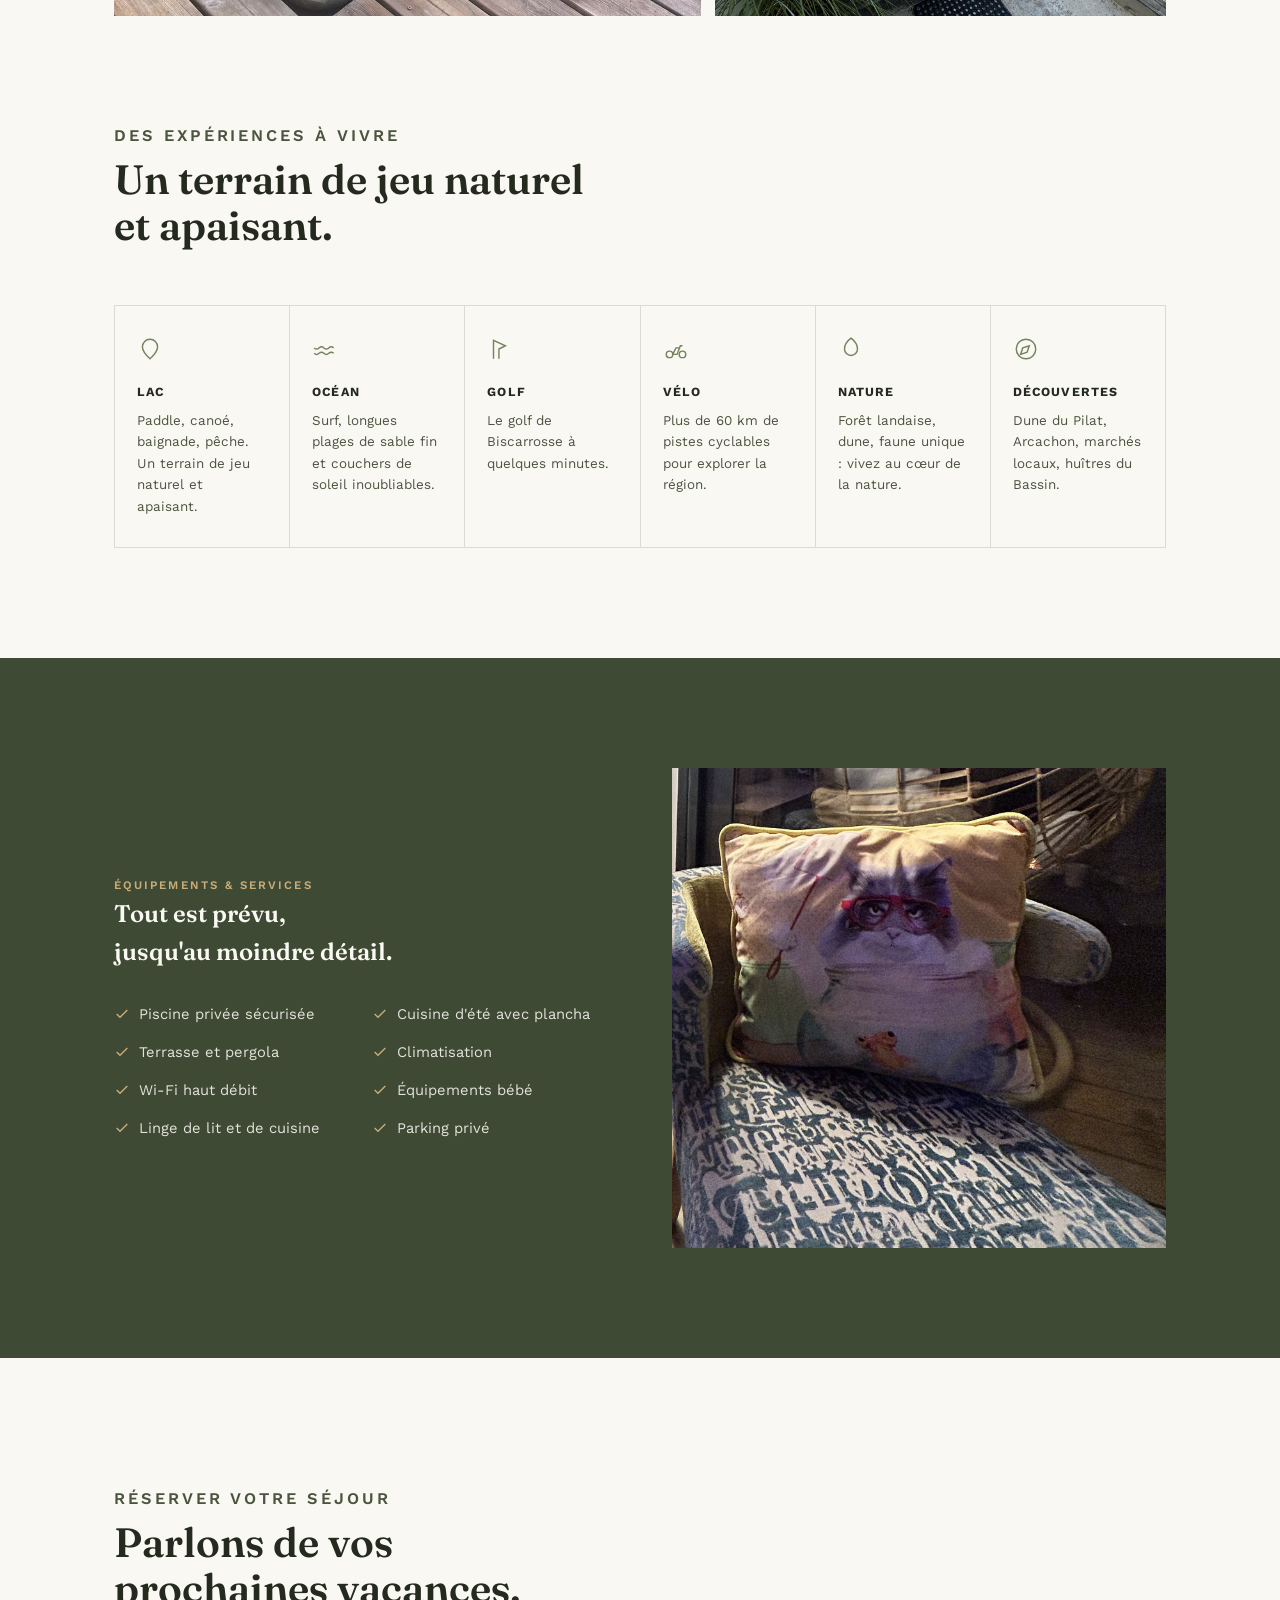
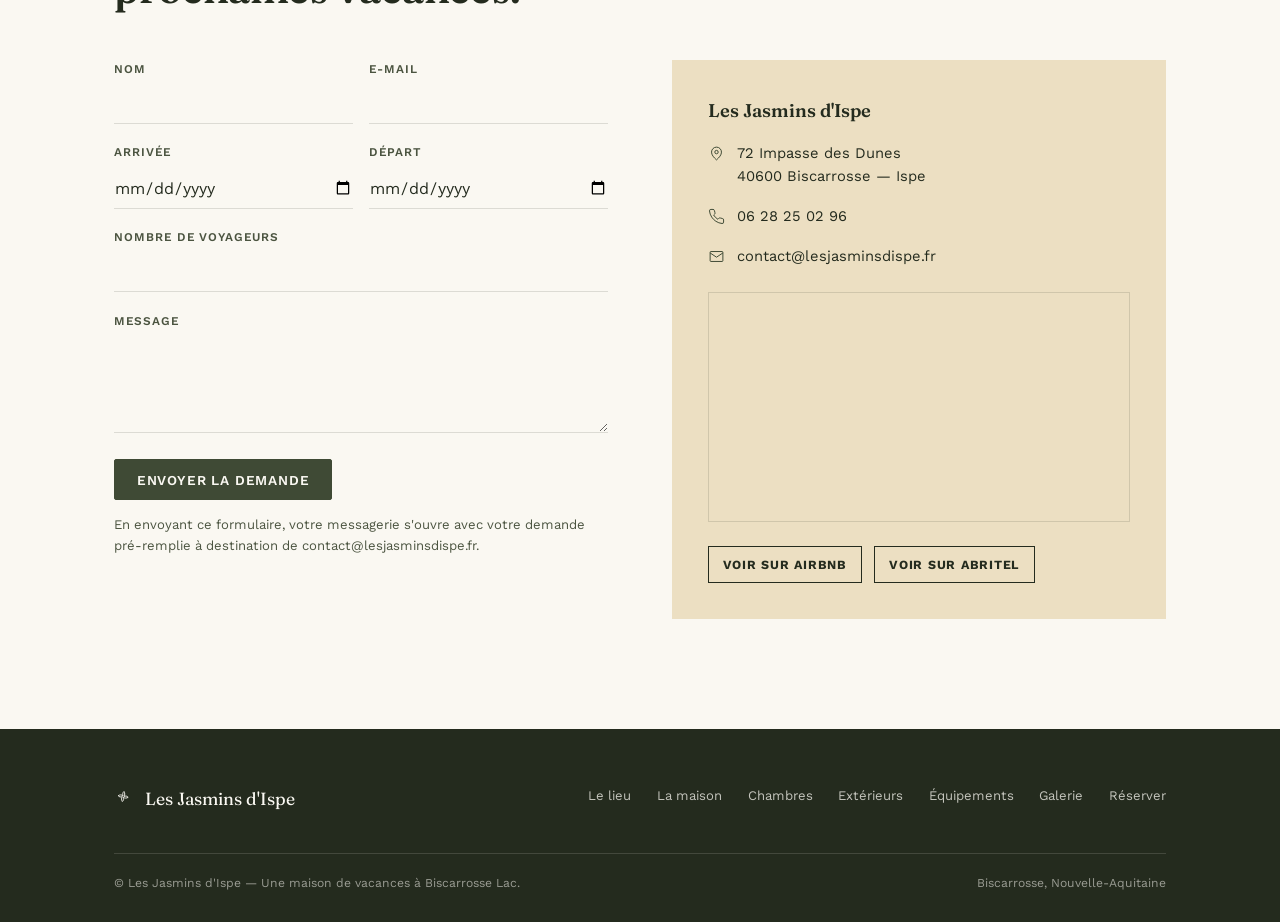
==== commit e5f5ea08: "Nouvelle page Vidéos + lien dans tous les menus" ====
--- a/index.html
+++ b/index.html
@@ -26,6 +26,7 @@
     <a href="#equipements" data-lang="fr">Équipements</a><a href="#equipements" data-lang="en" hidden>Amenities</a>
     <a href="gallery.html" data-lang="fr">Galerie</a><a href="gallery.html" data-lang="en" hidden>Gallery</a>
     <a href="conseils.html" data-lang="fr">Bons plans</a><a href="conseils.html" data-lang="en" hidden>Tips</a>
+    <a href="videos.html" data-lang="fr">Vidéos</a><a href="videos.html" data-lang="en" hidden>Videos</a>
     <a href="#reserver" class="btn btn-ghost" data-lang="fr">Réserver</a><a href="#reserver" class="btn btn-ghost" data-lang="en" hidden>Book</a>
   </nav>
   <div class="lang-switch" role="group" aria-label="Language">
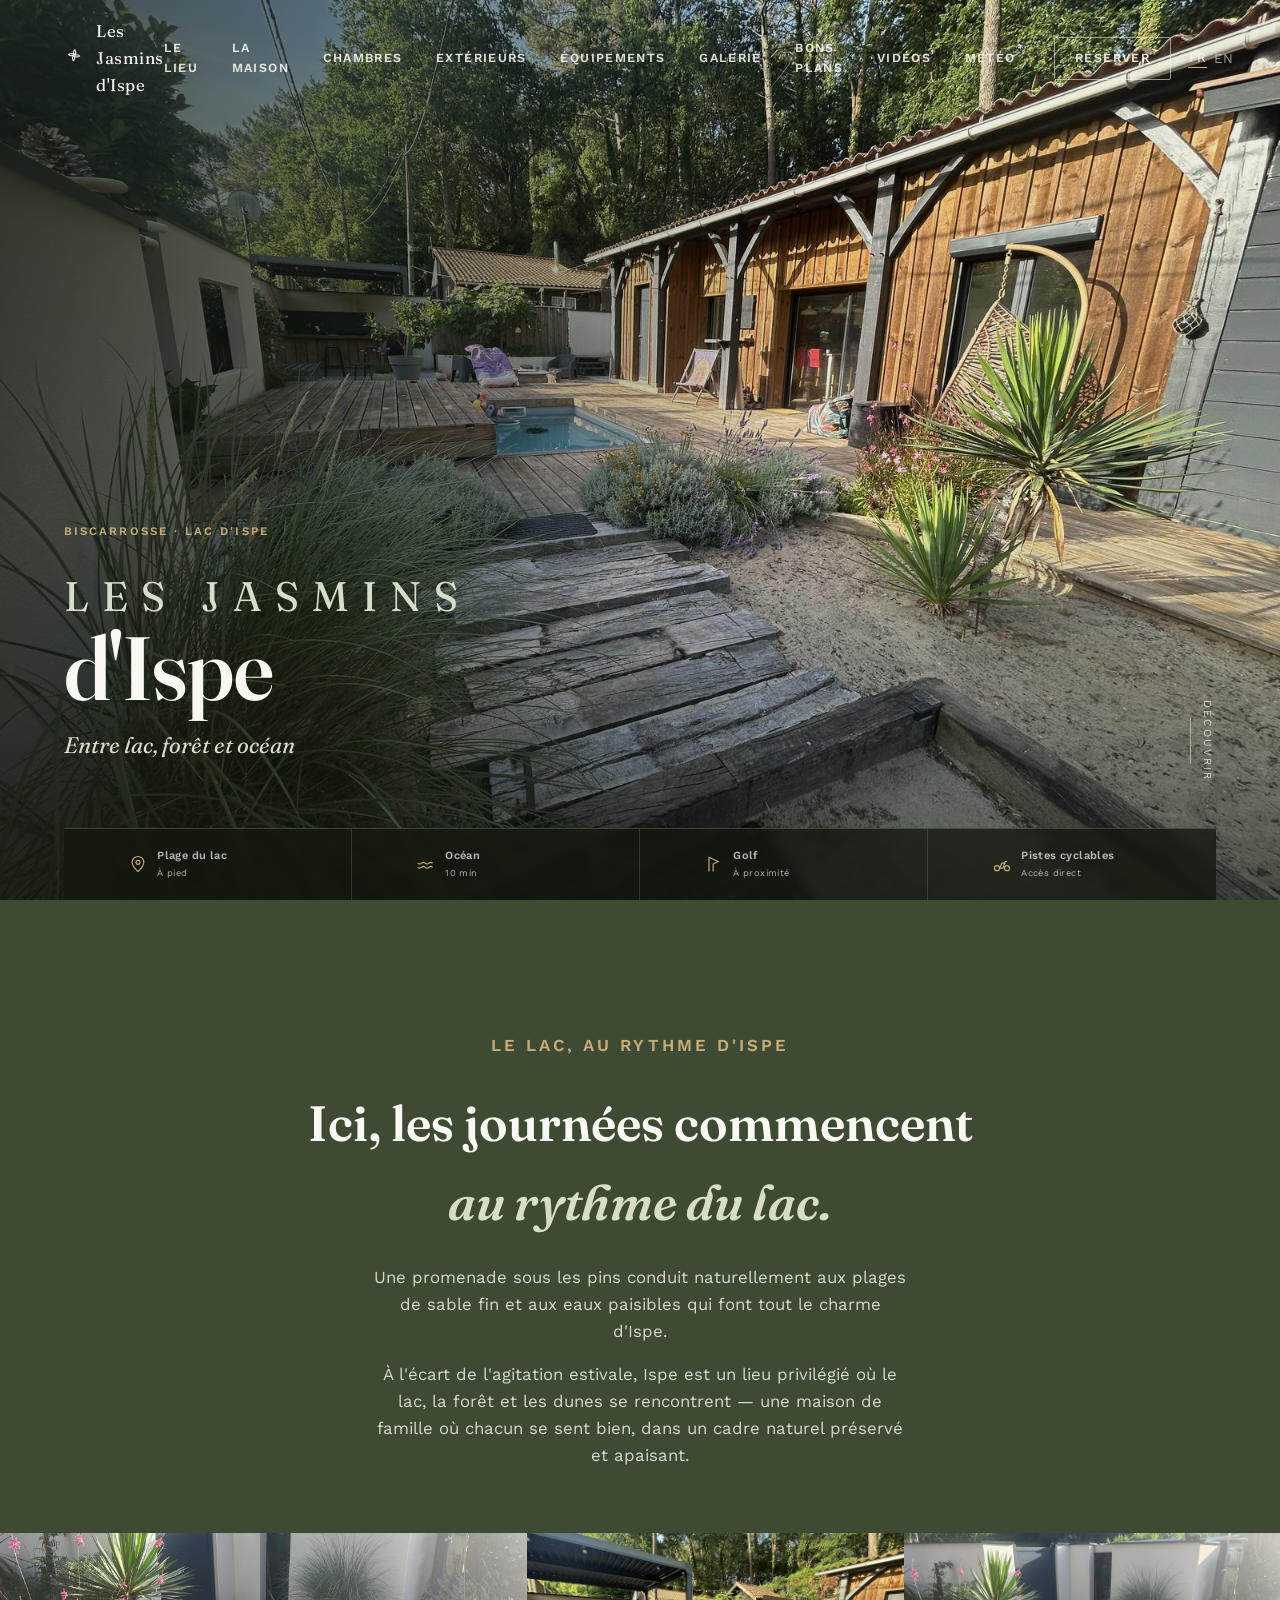
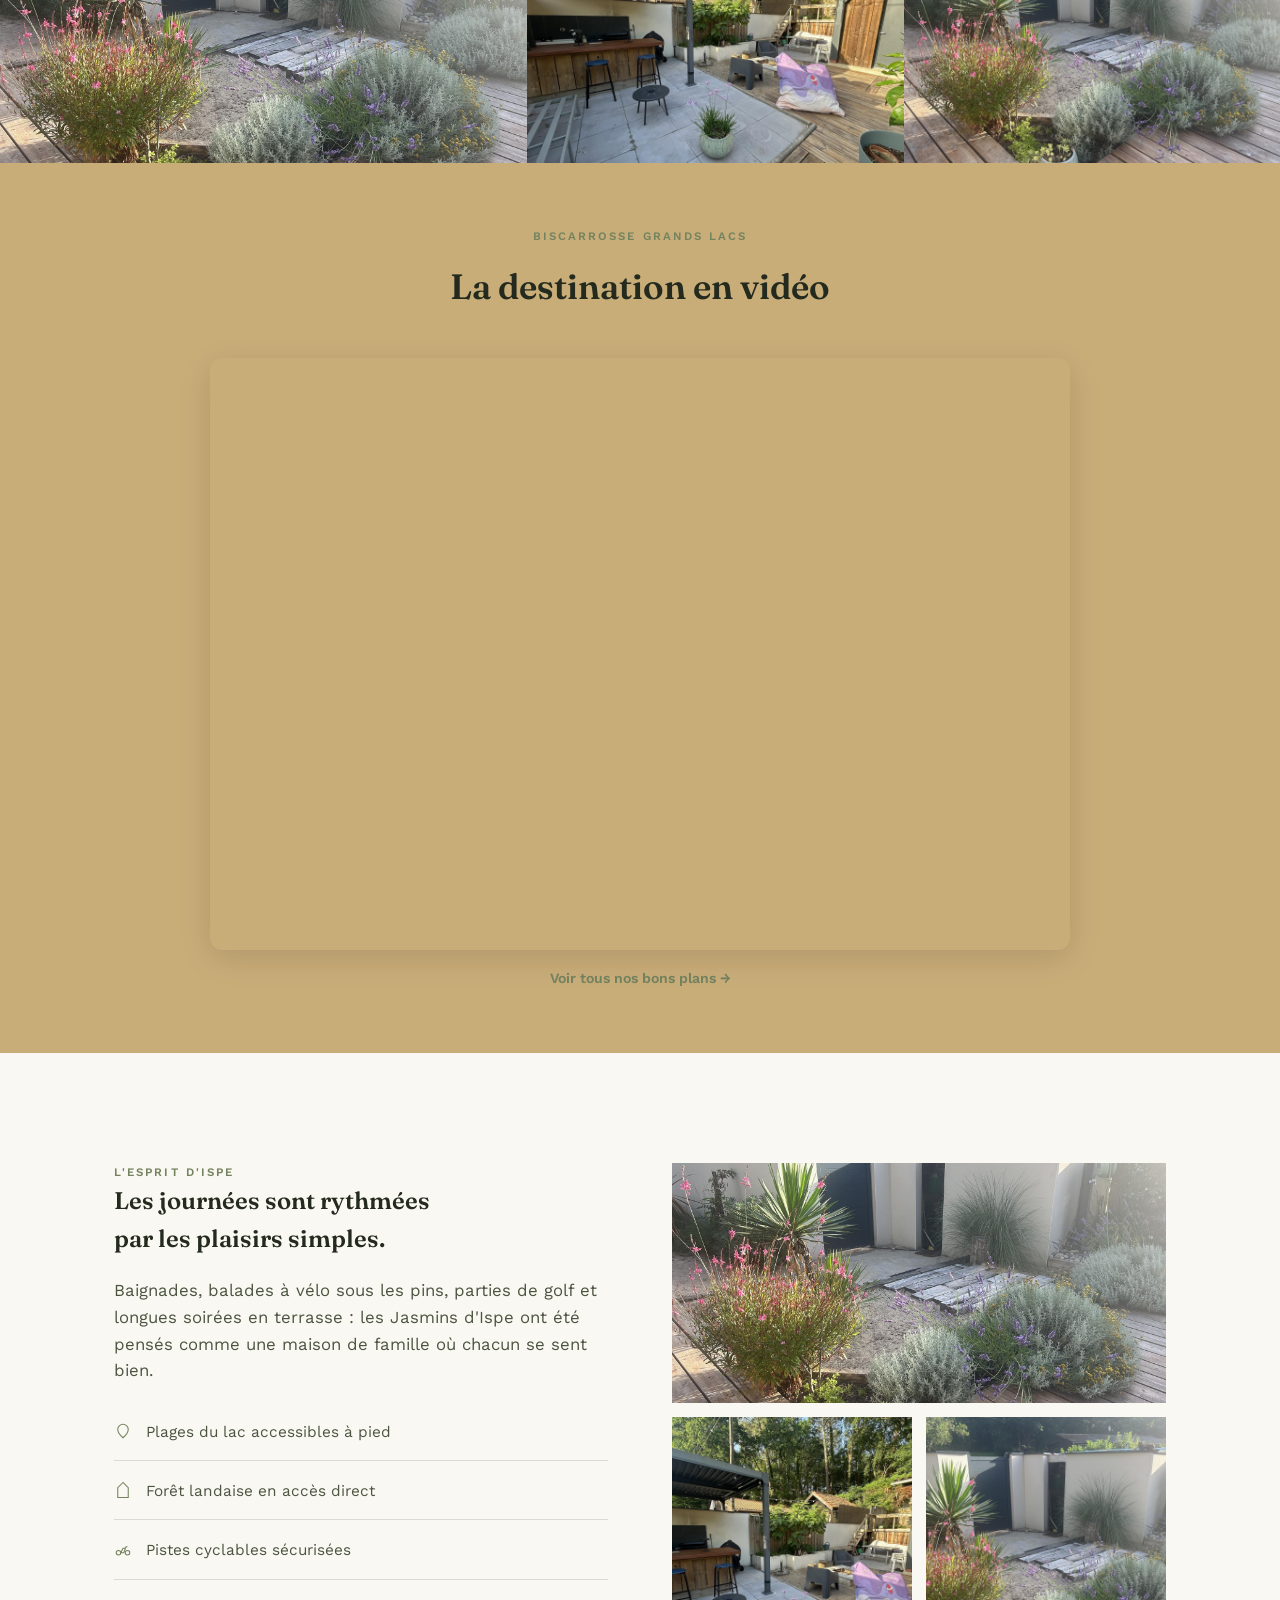
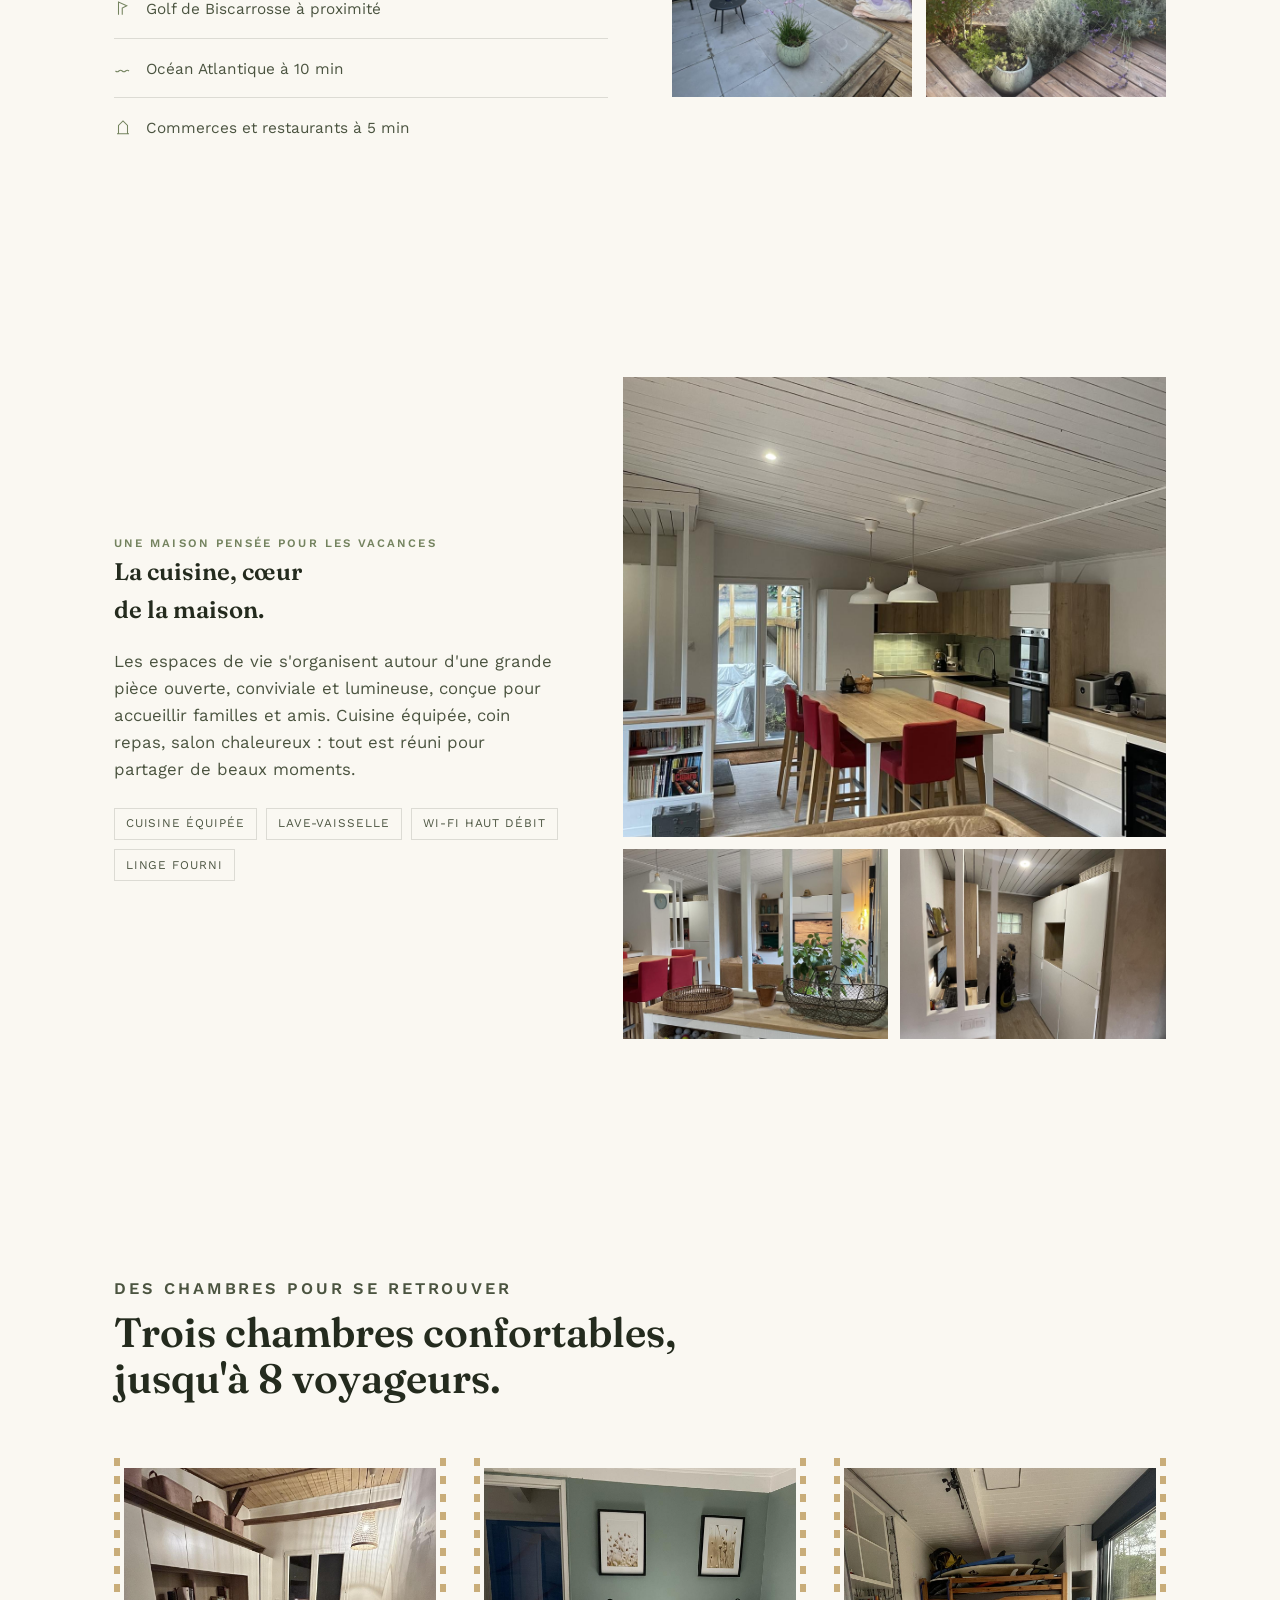
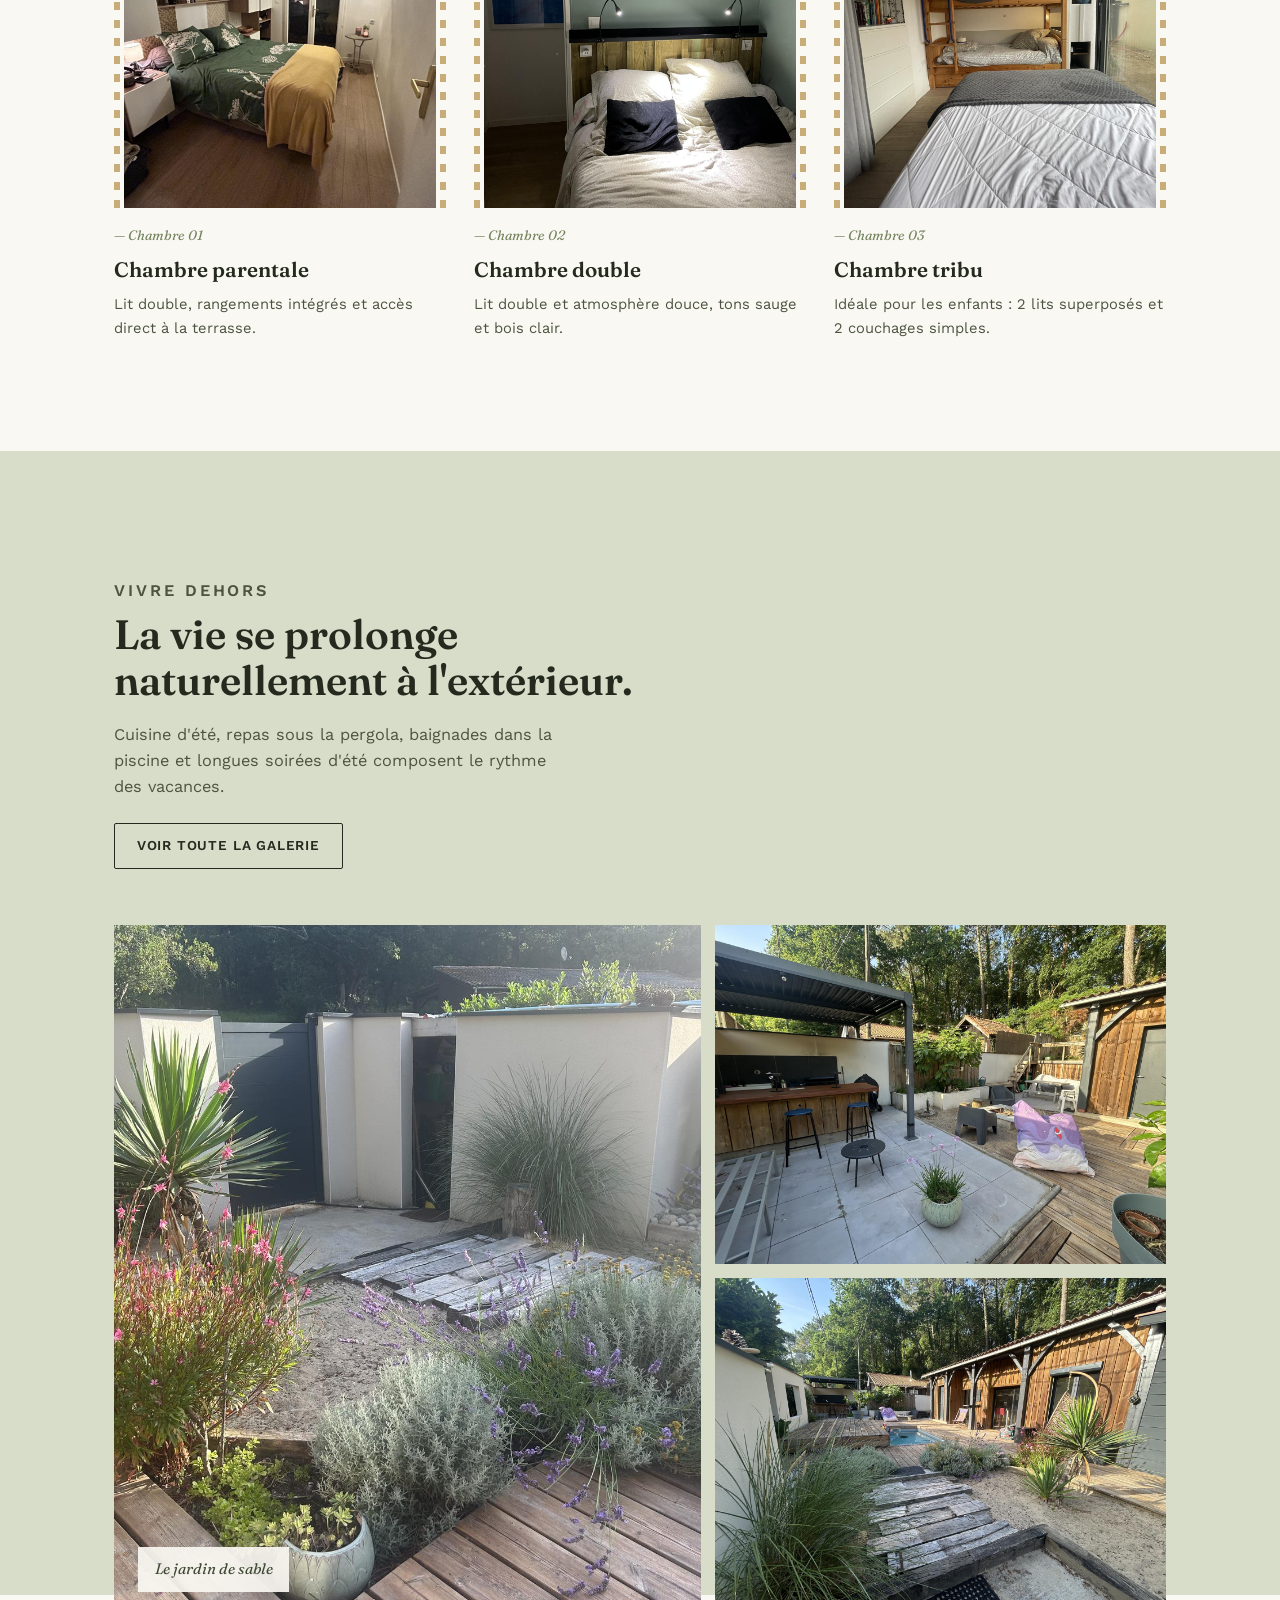
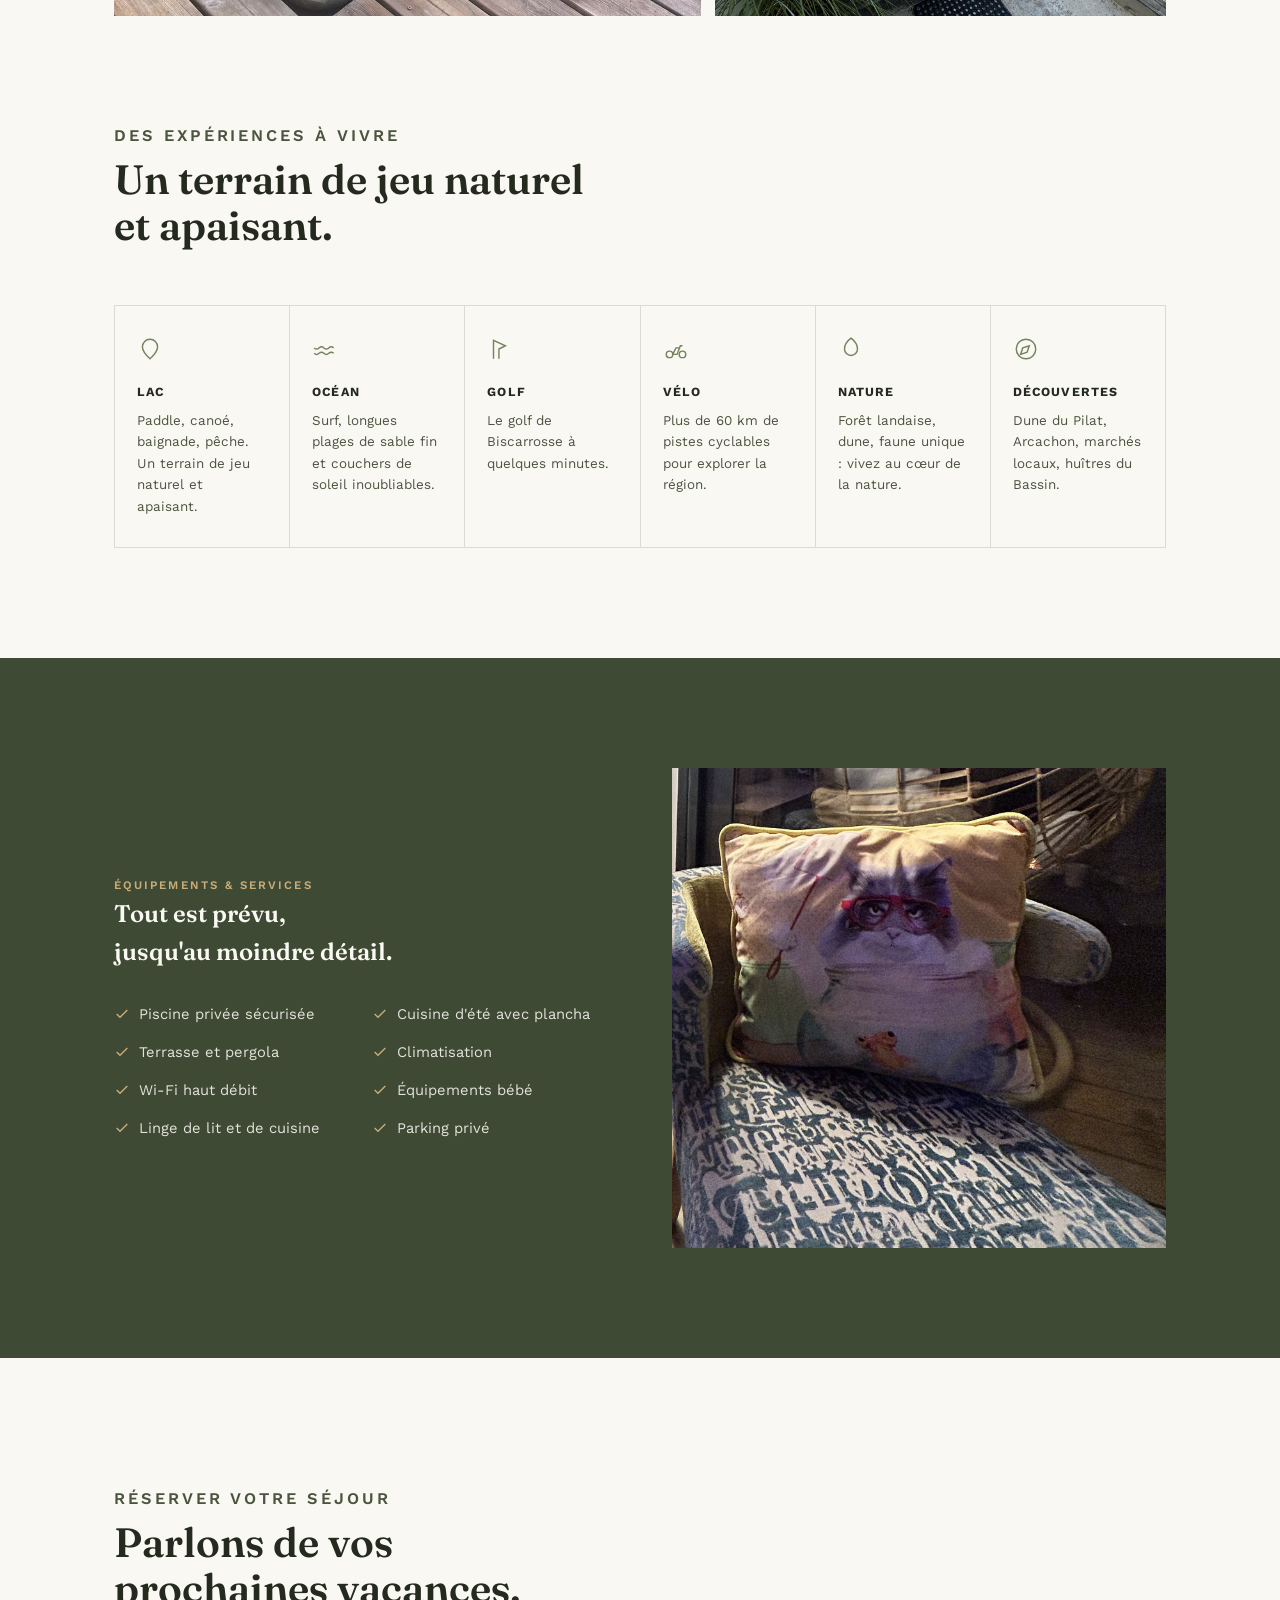
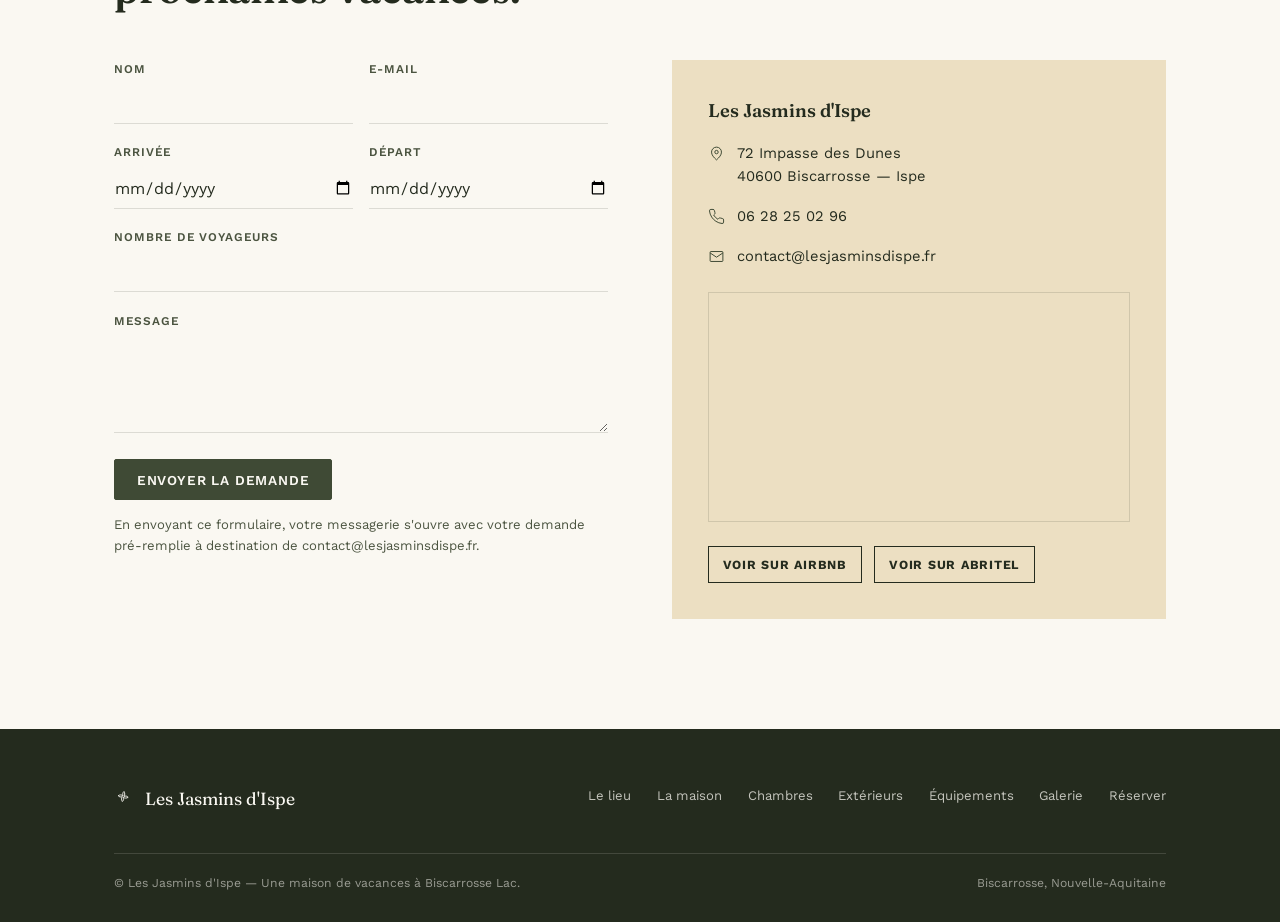
==== commit 3a64b572: "Ajout page Météo + lien dans tous les menus" ====
--- a/index.html
+++ b/index.html
@@ -27,6 +27,7 @@
     <a href="gallery.html" data-lang="fr">Galerie</a><a href="gallery.html" data-lang="en" hidden>Gallery</a>
     <a href="conseils.html" data-lang="fr">Bons plans</a><a href="conseils.html" data-lang="en" hidden>Tips</a>
     <a href="videos.html" data-lang="fr">Vidéos</a><a href="videos.html" data-lang="en" hidden>Videos</a>
+    <a href="meteo.html" data-lang="fr">Météo</a><a href="meteo.html" data-lang="en" hidden>Weather</a>
     <a href="#reserver" class="btn btn-ghost" data-lang="fr">Réserver</a><a href="#reserver" class="btn btn-ghost" data-lang="en" hidden>Book</a>
   </nav>
   <div class="lang-switch" role="group" aria-label="Language">
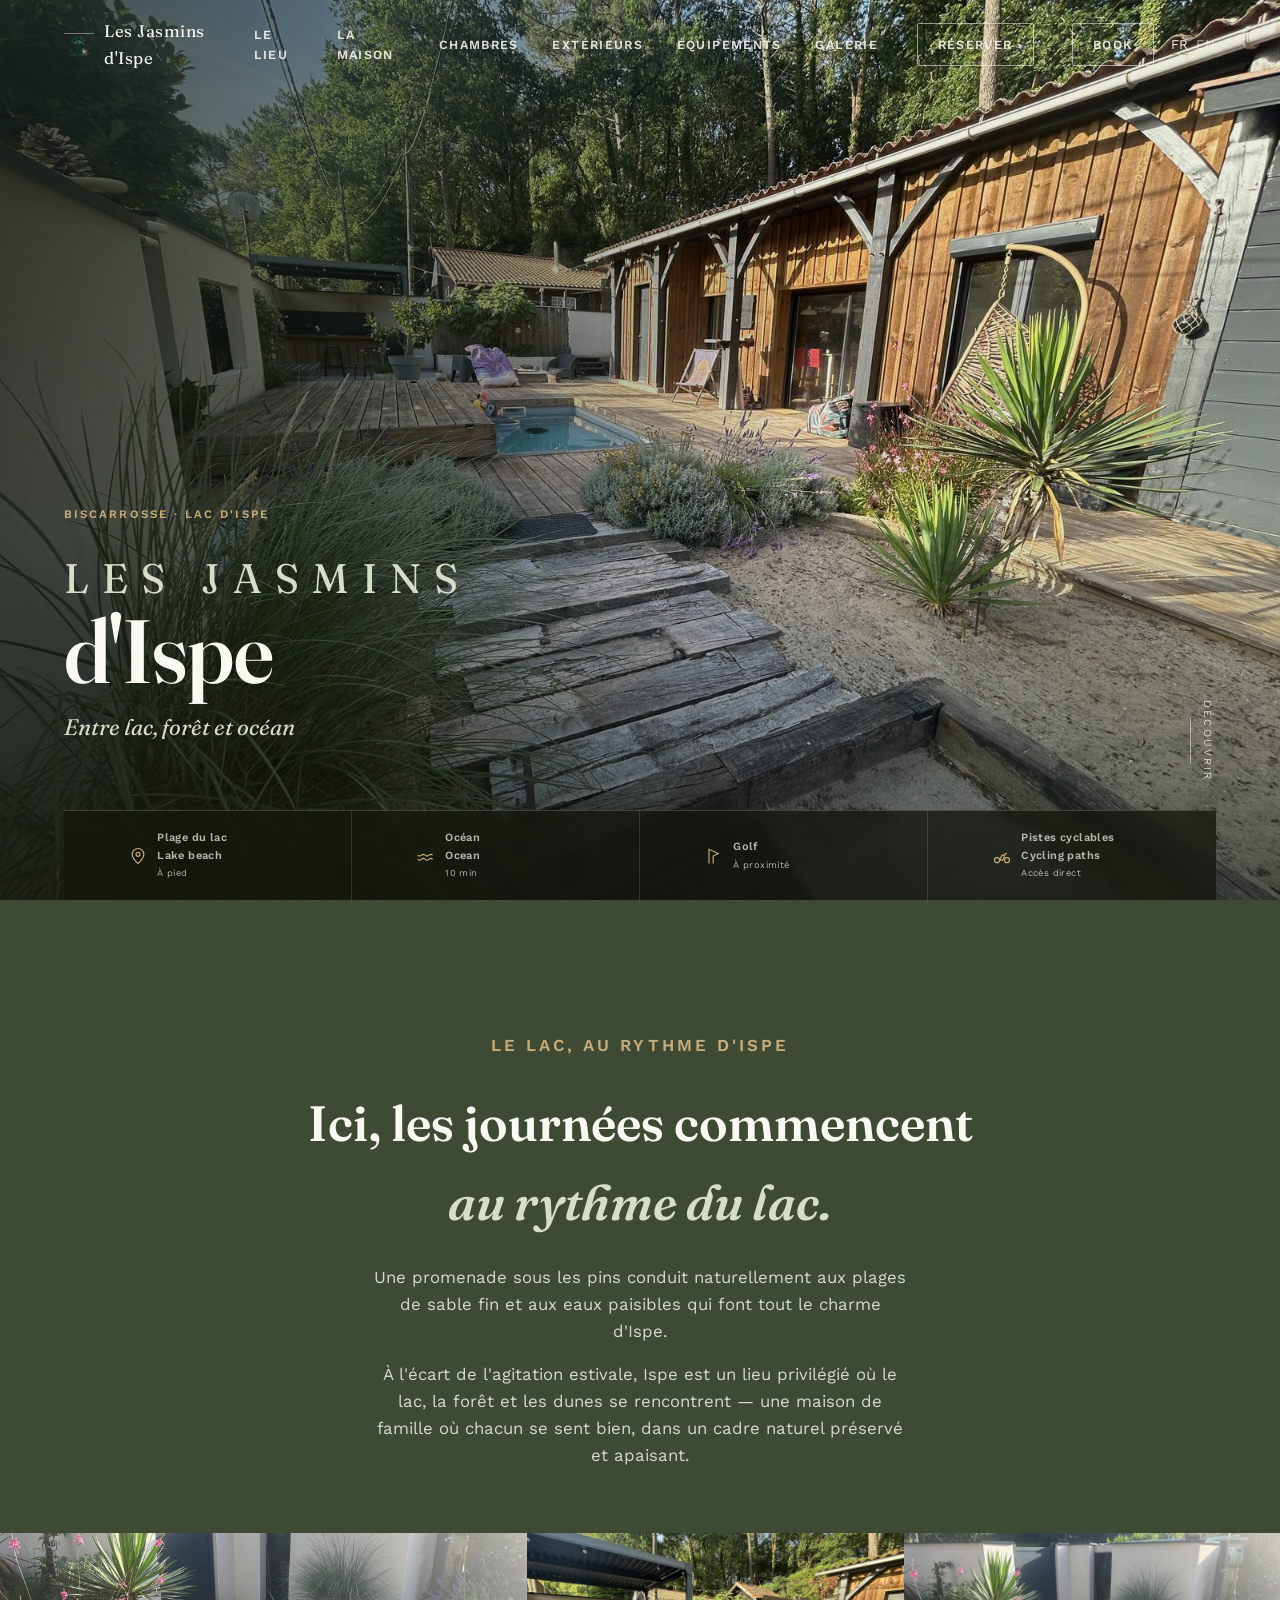
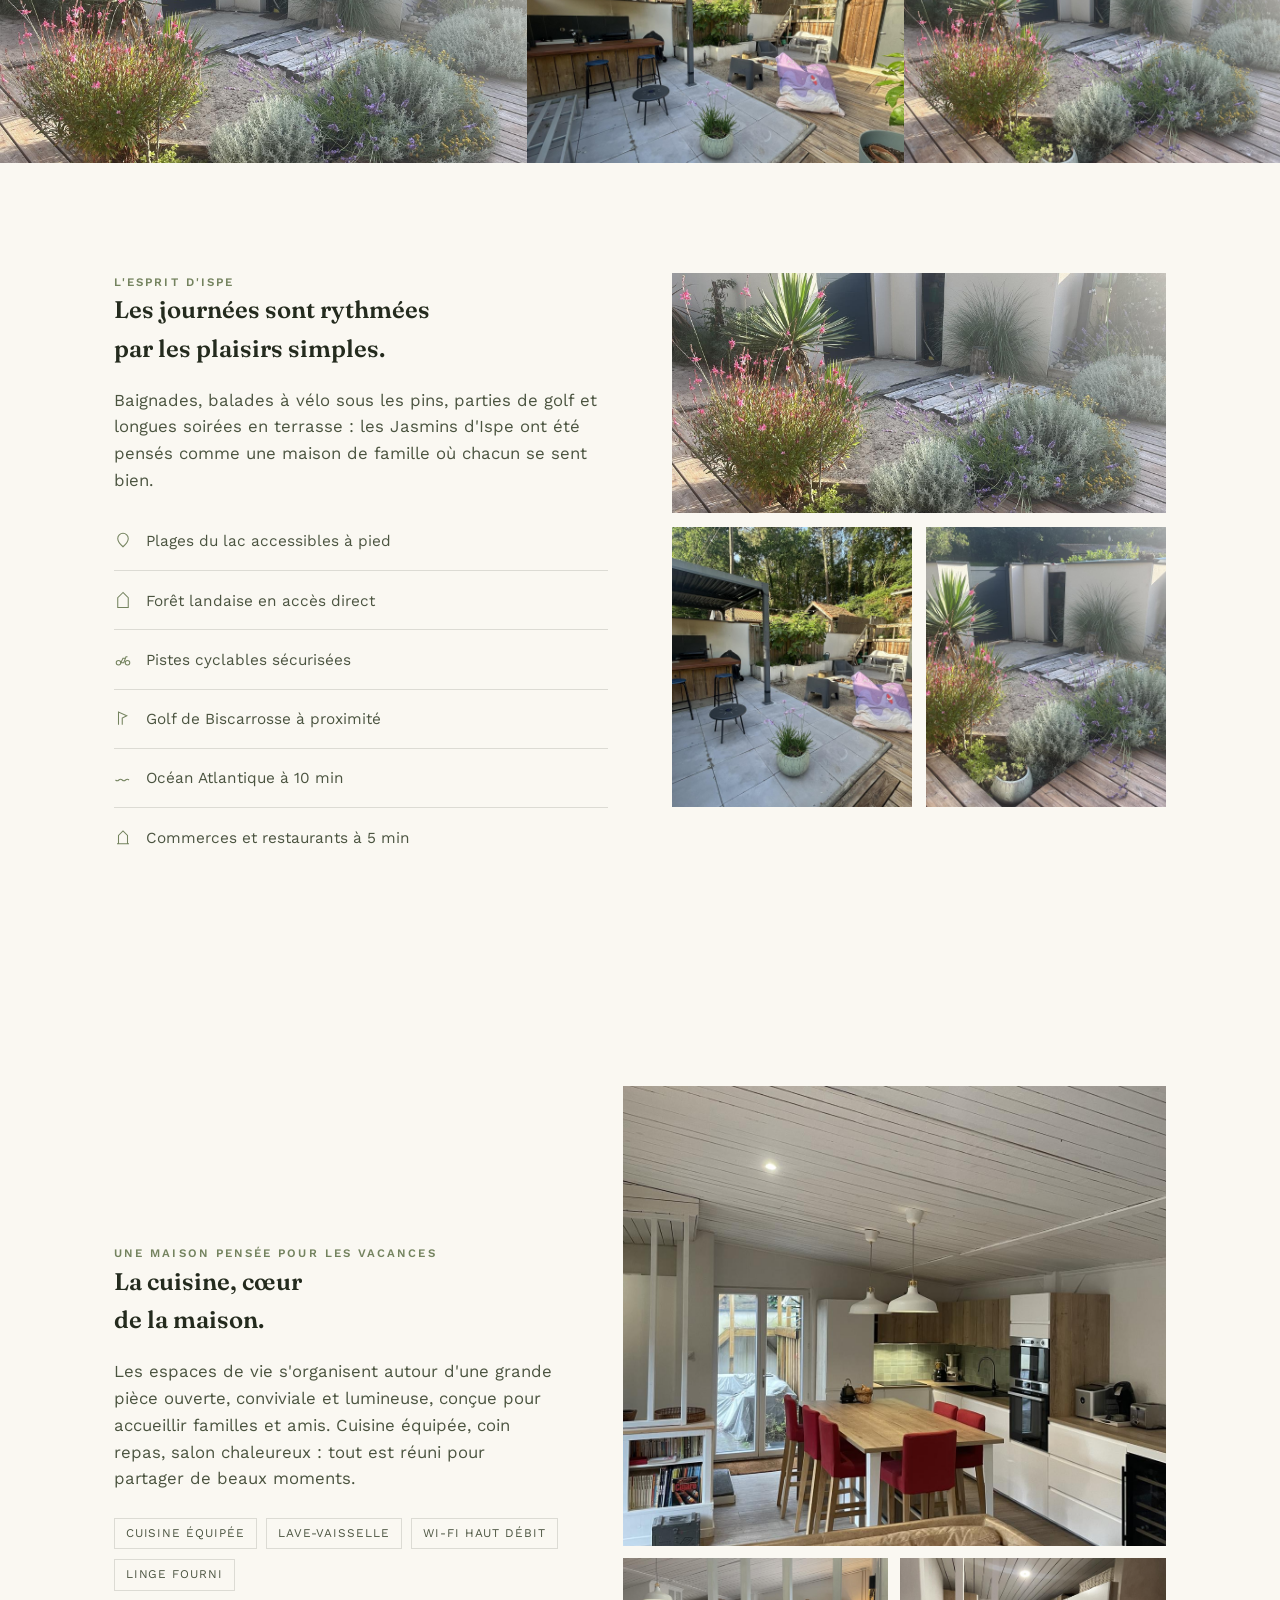
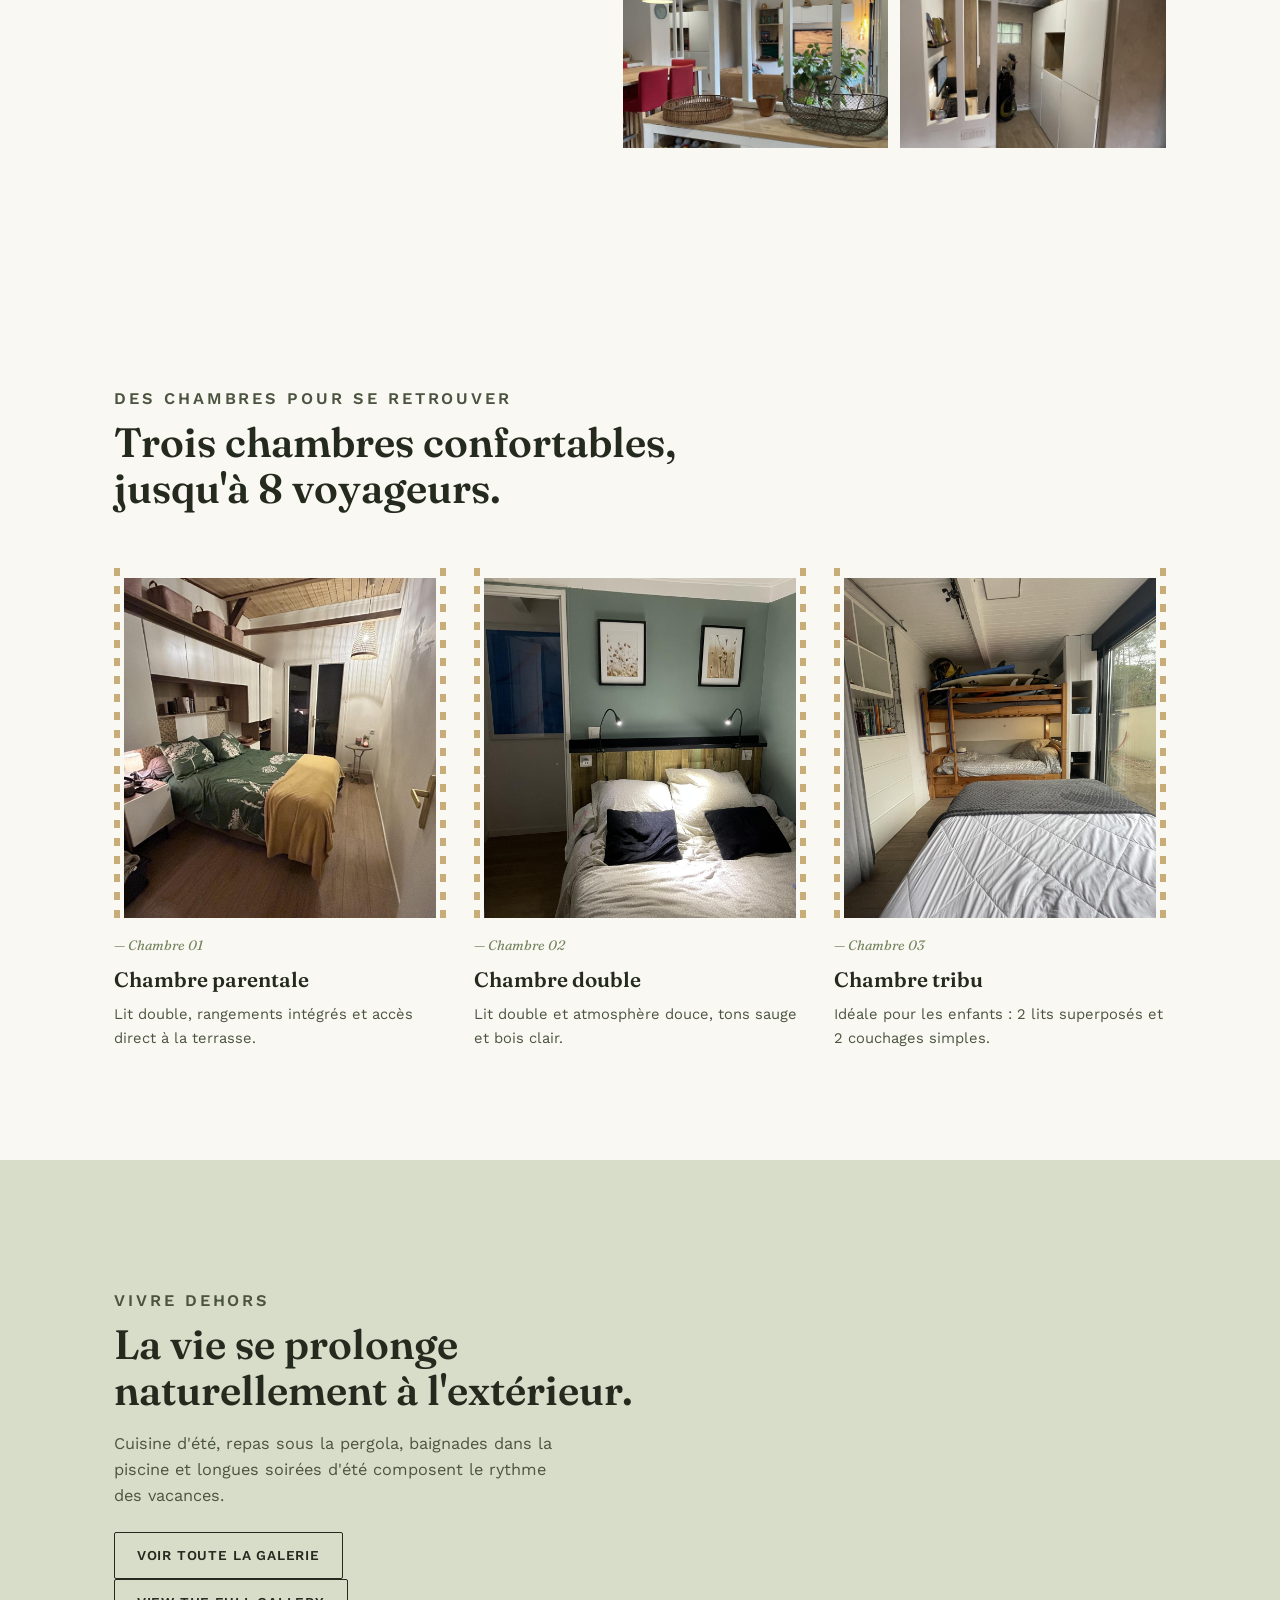
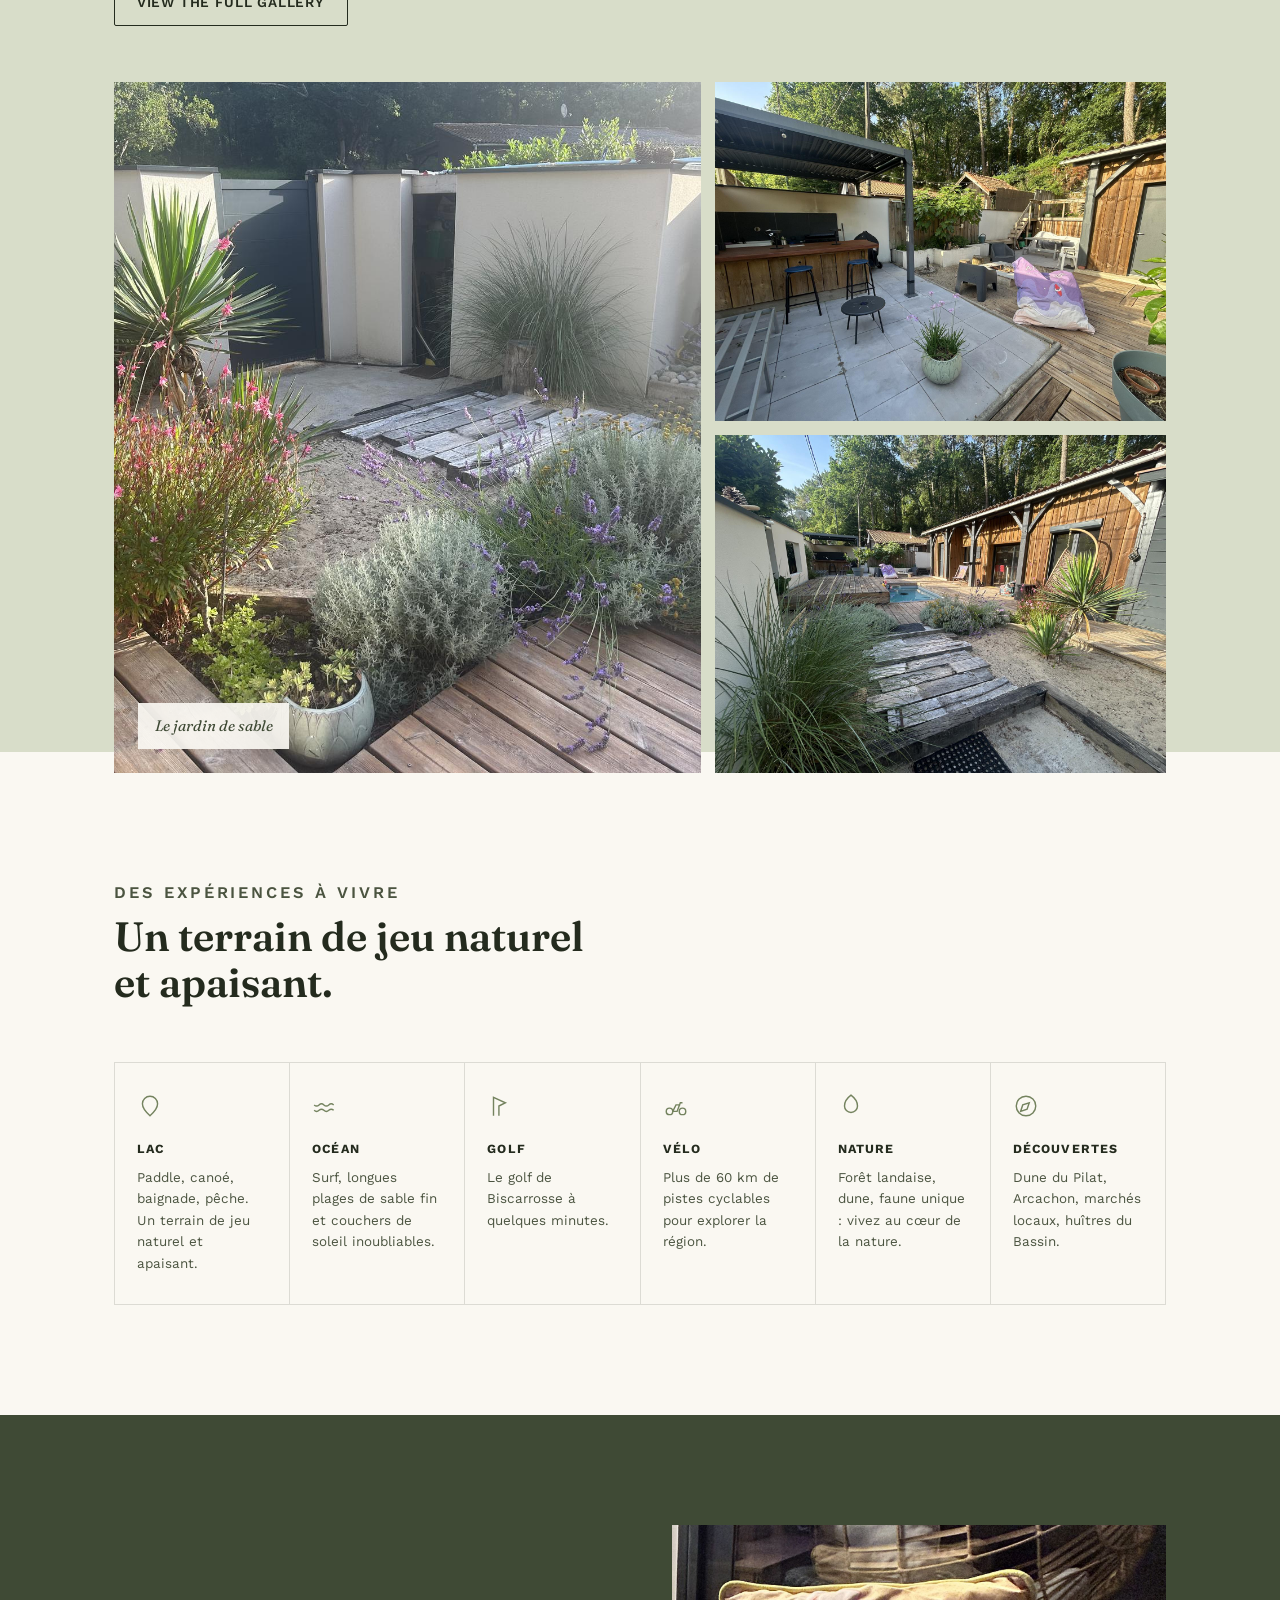
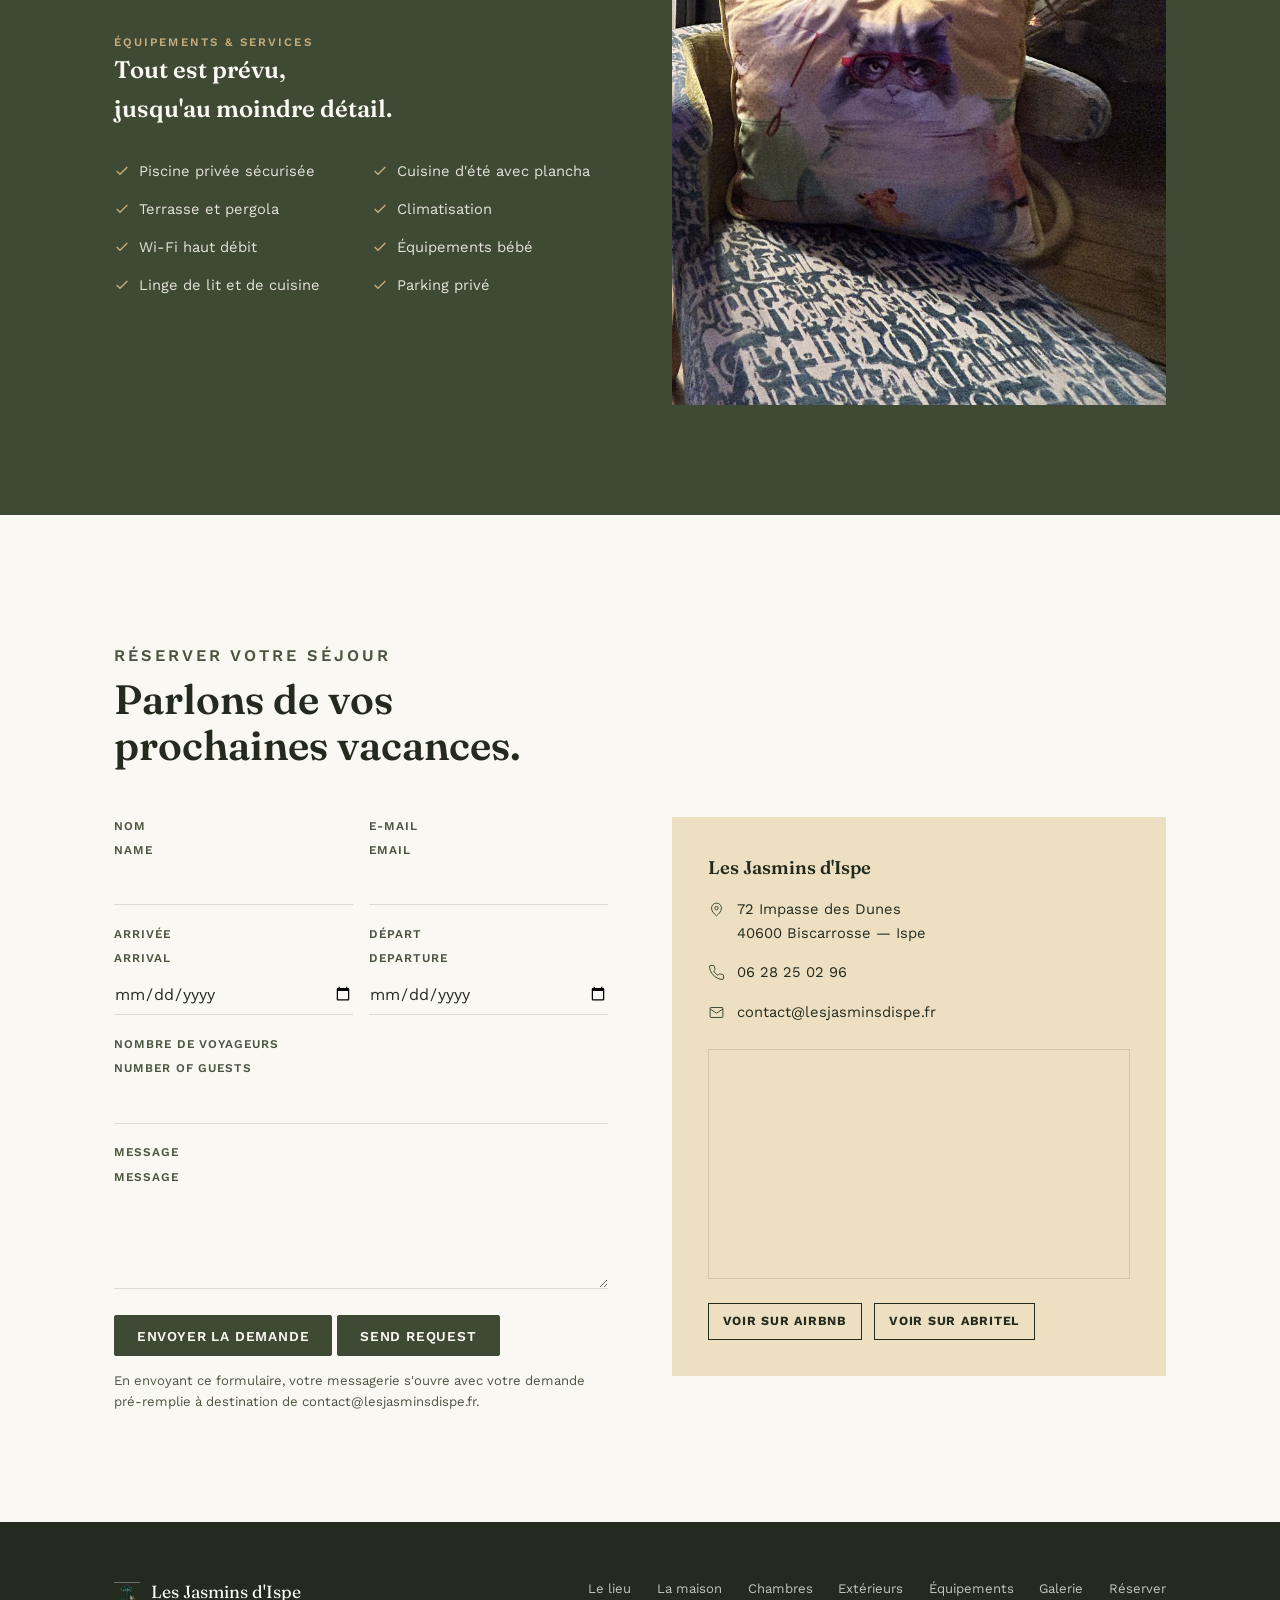
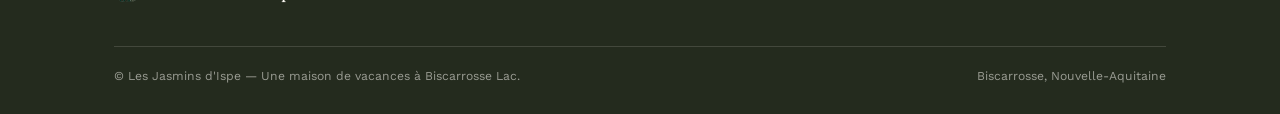
==== commit f7194515: "Mise à jour" ====
--- a/index.html
+++ b/index.html
@@ -5,6 +5,11 @@
 <meta name="viewport" content="width=device-width, initial-scale=1.0">
 <title>Les Jasmins d'Ispe — Maison de vacances entre lac, forêt et océan, Biscarrosse</title>
 <meta name="description" content="Les Jasmins d'Ispe : maison de vacances avec piscine privée à Biscarrosse-Ispe, entre lac, forêt landaise et océan. 3 chambres, jusqu'à 8 voyageurs.">
+<link rel="icon" href="images/favicon.ico" sizes="any">
+<link rel="icon" type="image/png" sizes="32x32" href="images/favicon-32.png">
+<link rel="icon" type="image/png" sizes="16x16" href="images/favicon-16.png">
+<link rel="icon" type="image/png" sizes="192x192" href="images/favicon-192.png">
+<link rel="apple-touch-icon" sizes="180x180" href="images/apple-touch-icon.png">
 <link rel="preconnect" href="https://fonts.googleapis.com">
 <link rel="preconnect" href="https://fonts.gstatic.com" crossorigin>
 <link href="https://fonts.googleapis.com/css2?family=Fraunces:ital,opsz,wght@0,9..144,400;0,9..144,600;1,9..144,500&family=Work+Sans:wght@400;500;600;700&display=swap" rel="stylesheet">
@@ -15,7 +20,7 @@
 <!-- ================= HEADER ================= -->
 <header class="site-header" id="siteHeader">
   <a href="#top" class="brand">
-    <svg viewBox="0 0 24 24" fill="none" class="mark"><path d="M12 3c1.2 2 1.2 4-0 6 1.8-1 3.8-0.6 5 1-2 1.2-4 1.2-6 0 1 1.8 0.6 3.8-1 5-1.2-2-1.2-4 0-6-1.8 1-3.8 0.6-5-1 2-1.2 4-1.2 6 0-1-1.8-0.6-3.8 1-5z" stroke-width="1.1"/></svg>
+    <img src="images/logo-mark.png" alt="" class="brand-mark">
     Les Jasmins d'Ispe
   </a>
   <nav class="main-nav" id="mainNav">
@@ -25,9 +30,6 @@
     <a href="#dehors" data-lang="fr">Extérieurs</a><a href="#dehors" data-lang="en" hidden>Outdoors</a>
     <a href="#equipements" data-lang="fr">Équipements</a><a href="#equipements" data-lang="en" hidden>Amenities</a>
     <a href="gallery.html" data-lang="fr">Galerie</a><a href="gallery.html" data-lang="en" hidden>Gallery</a>
-    <a href="conseils.html" data-lang="fr">Bons plans</a><a href="conseils.html" data-lang="en" hidden>Tips</a>
-    <a href="videos.html" data-lang="fr">Vidéos</a><a href="videos.html" data-lang="en" hidden>Videos</a>
-    <a href="meteo.html" data-lang="fr">Météo</a><a href="meteo.html" data-lang="en" hidden>Weather</a>
     <a href="#reserver" class="btn btn-ghost" data-lang="fr">Réserver</a><a href="#reserver" class="btn btn-ghost" data-lang="en" hidden>Book</a>
   </nav>
   <div class="lang-switch" role="group" aria-label="Language">
@@ -104,30 +106,6 @@
     <img src="images/jardin-deck.jpg" alt="Terrasse en bois et jardin de dunes planté de lavande et graminées">
     <img src="images/bar-exterieur.jpg" alt="Bar extérieur sous pergola">
     <img src="images/jardin-deck.jpg" alt="Allée en bois traversant le jardin de sable">
-  </div>
-</section>
-
-<!-- ================= VIDÉO DESTINATION ================= -->
-<section style="padding:64px 0; background:var(--sable);">
-  <div class="container" style="text-align:center;">
-    <p class="eyebrow" data-lang="fr">Biscarrosse Grands Lacs</p>
-    <p class="eyebrow" data-lang="en" hidden>Biscarrosse Grands Lacs</p>
-    <h2 style="font-family:var(--display); font-size:clamp(1.6rem,3vw,2.2rem); margin:.4em 0 1.2em;" data-lang="fr">La destination en vidéo</h2>
-    <h2 style="font-family:var(--display); font-size:clamp(1.6rem,3vw,2.2rem); margin:.4em 0 1.2em;" data-lang="en" hidden>The destination in video</h2>
-    <div style="position:relative; padding-bottom:56.25%; height:0; overflow:hidden; border-radius:12px; max-width:860px; margin:0 auto; box-shadow:0 8px 32px rgba(0,0,0,.12);">
-      <iframe
-        src="https://www.youtube.com/embed/nDcdccu1ciE"
-        title="Biscarrosse Grands Lacs"
-        frameborder="0"
-        allow="accelerometer; autoplay; clipboard-write; encrypted-media; gyroscope; picture-in-picture"
-        allowfullscreen
-        style="position:absolute; top:0; left:0; width:100%; height:100%;">
-      </iframe>
-    </div>
-    <p style="margin-top:1.2em; font-size:.88rem; color:#888;">
-      <a href="conseils.html" style="color:var(--sauge); font-weight:600;" data-lang="fr">Voir tous nos bons plans →</a>
-      <a href="conseils.html" style="color:var(--sauge); font-weight:600;" data-lang="en" hidden>See all our tips →</a>
-    </p>
   </div>
 </section>
 
@@ -421,7 +399,7 @@
   <div class="container">
     <div class="footer-top">
       <div class="footer-brand">
-        <svg viewBox="0 0 24 24" fill="none"><path d="M12 3c1.2 2 1.2 4-0 6 1.8-1 3.8-0.6 5 1-2 1.2-4 1.2-6 0 1 1.8 0.6 3.8-1 5-1.2-2-1.2-4 0-6-1.8 1-3.8 0.6-5-1 2-1.2 4-1.2 6 0-1-1.8-0.6-3.8 1-5z" stroke="currentColor" stroke-width="1.1"/></svg>
+        <img src="images/logo-mark.png" alt="" class="brand-mark">
         Les Jasmins d'Ispe
       </div>
       <nav class="footer-nav">
--- a/styles.css
+++ b/styles.css
@@ -3,7 +3,6 @@
    Palette : vert sauge / beige sable / blanc cassé
    Display : Fraunces — Texte : Work Sans
    ========================================================================== */
-[hidden]{ display:none !important; }
 
 :root{
   --ink:        #242b1e;
@@ -162,8 +161,7 @@
   transition:color .35s ease;
 }
 .site-header.scrolled .brand{ color:var(--ink); }
-.brand svg{ width:22px; height:22px; flex:none; }
-.brand .mark{ stroke:currentColor; }
+.brand-mark{ width:30px; height:auto; flex:none; display:block; }
 
 .main-nav{ display:flex; align-items:center; gap:2.1em; }
 .main-nav a{
@@ -625,7 +623,7 @@
   display:flex; justify-content:space-between; align-items:flex-start; gap:2em; flex-wrap:wrap;
 }
 .footer-brand{ display:flex; align-items:center; gap:.6em; color:var(--blanc); font-family:var(--display); font-size:1.1rem; }
-.footer-brand svg{ width:20px; height:20px; }
+.footer-brand .brand-mark{ width:26px; }
 .footer-nav{ display:flex; gap:1.6em; flex-wrap:wrap; }
 .footer-nav a{ font-size:.82rem; color:rgba(250,248,242,.75); }
 .footer-nav a:hover{ color:var(--sable); }
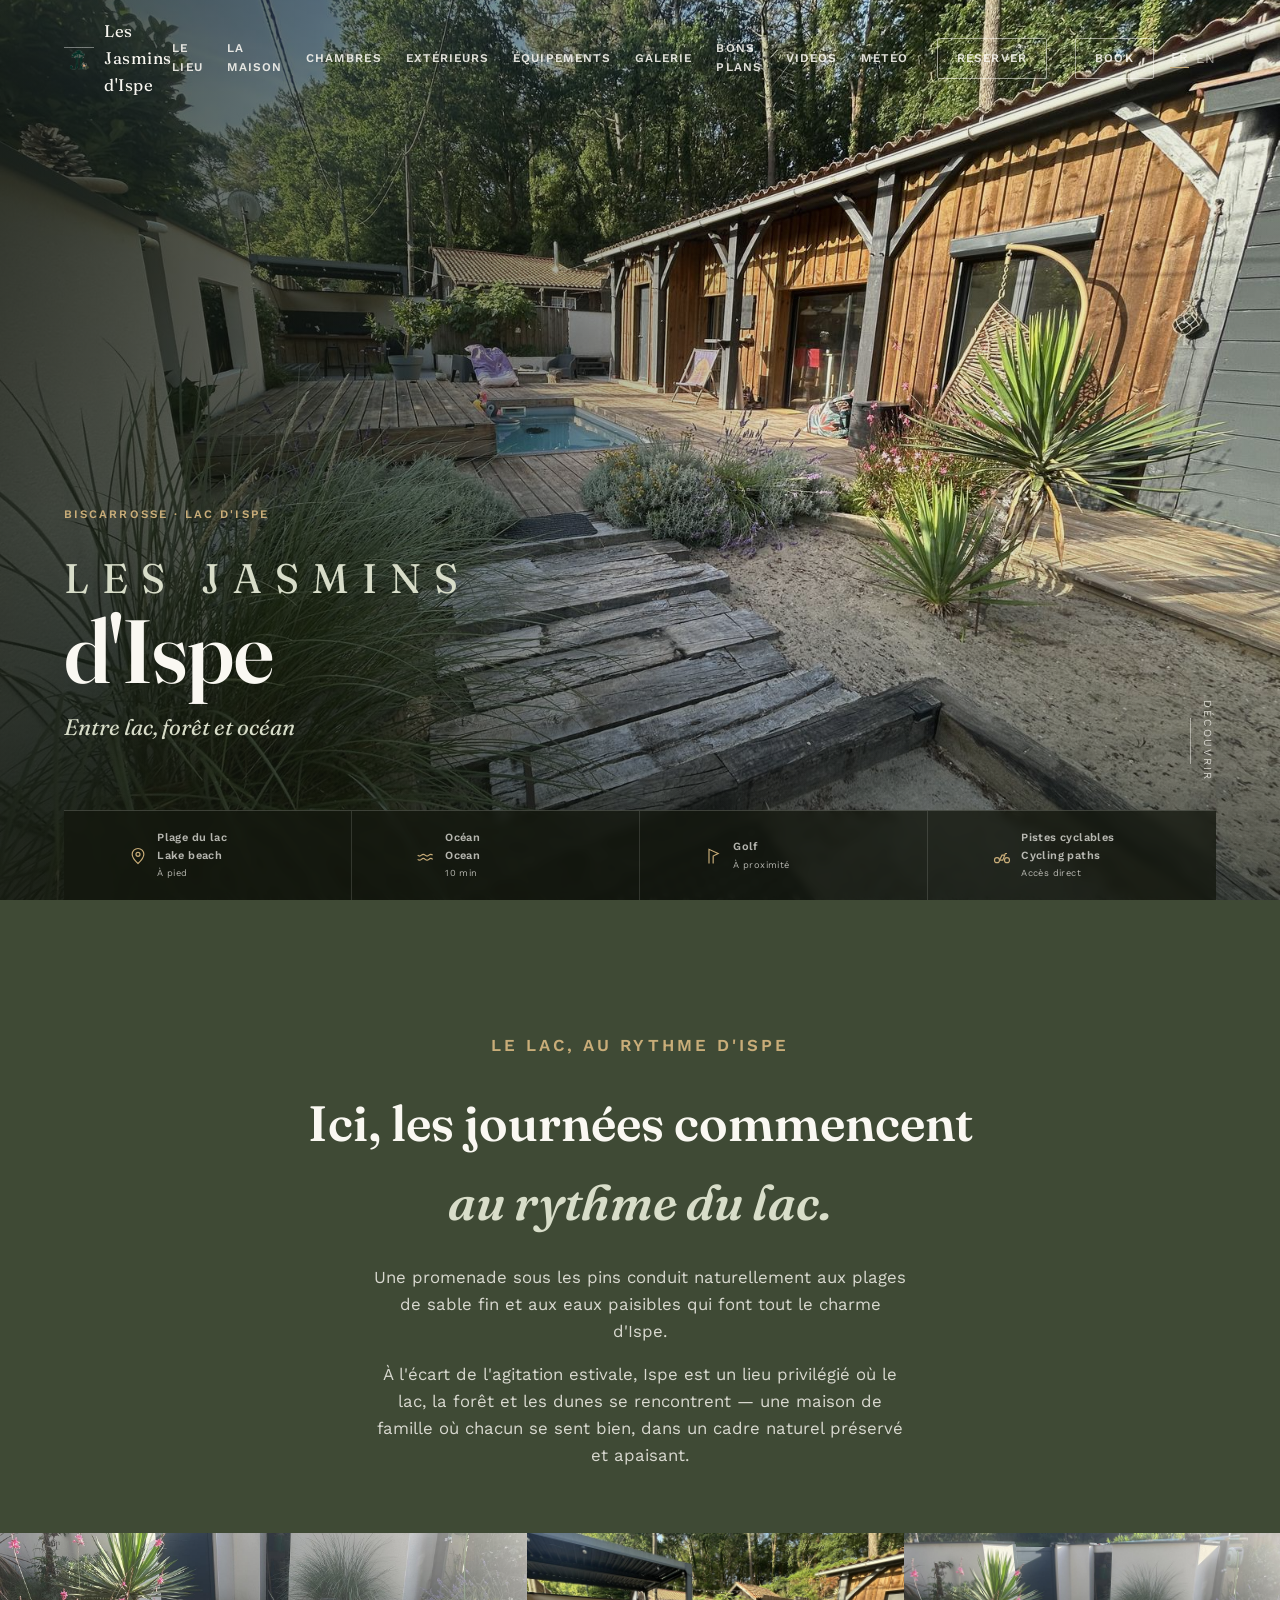
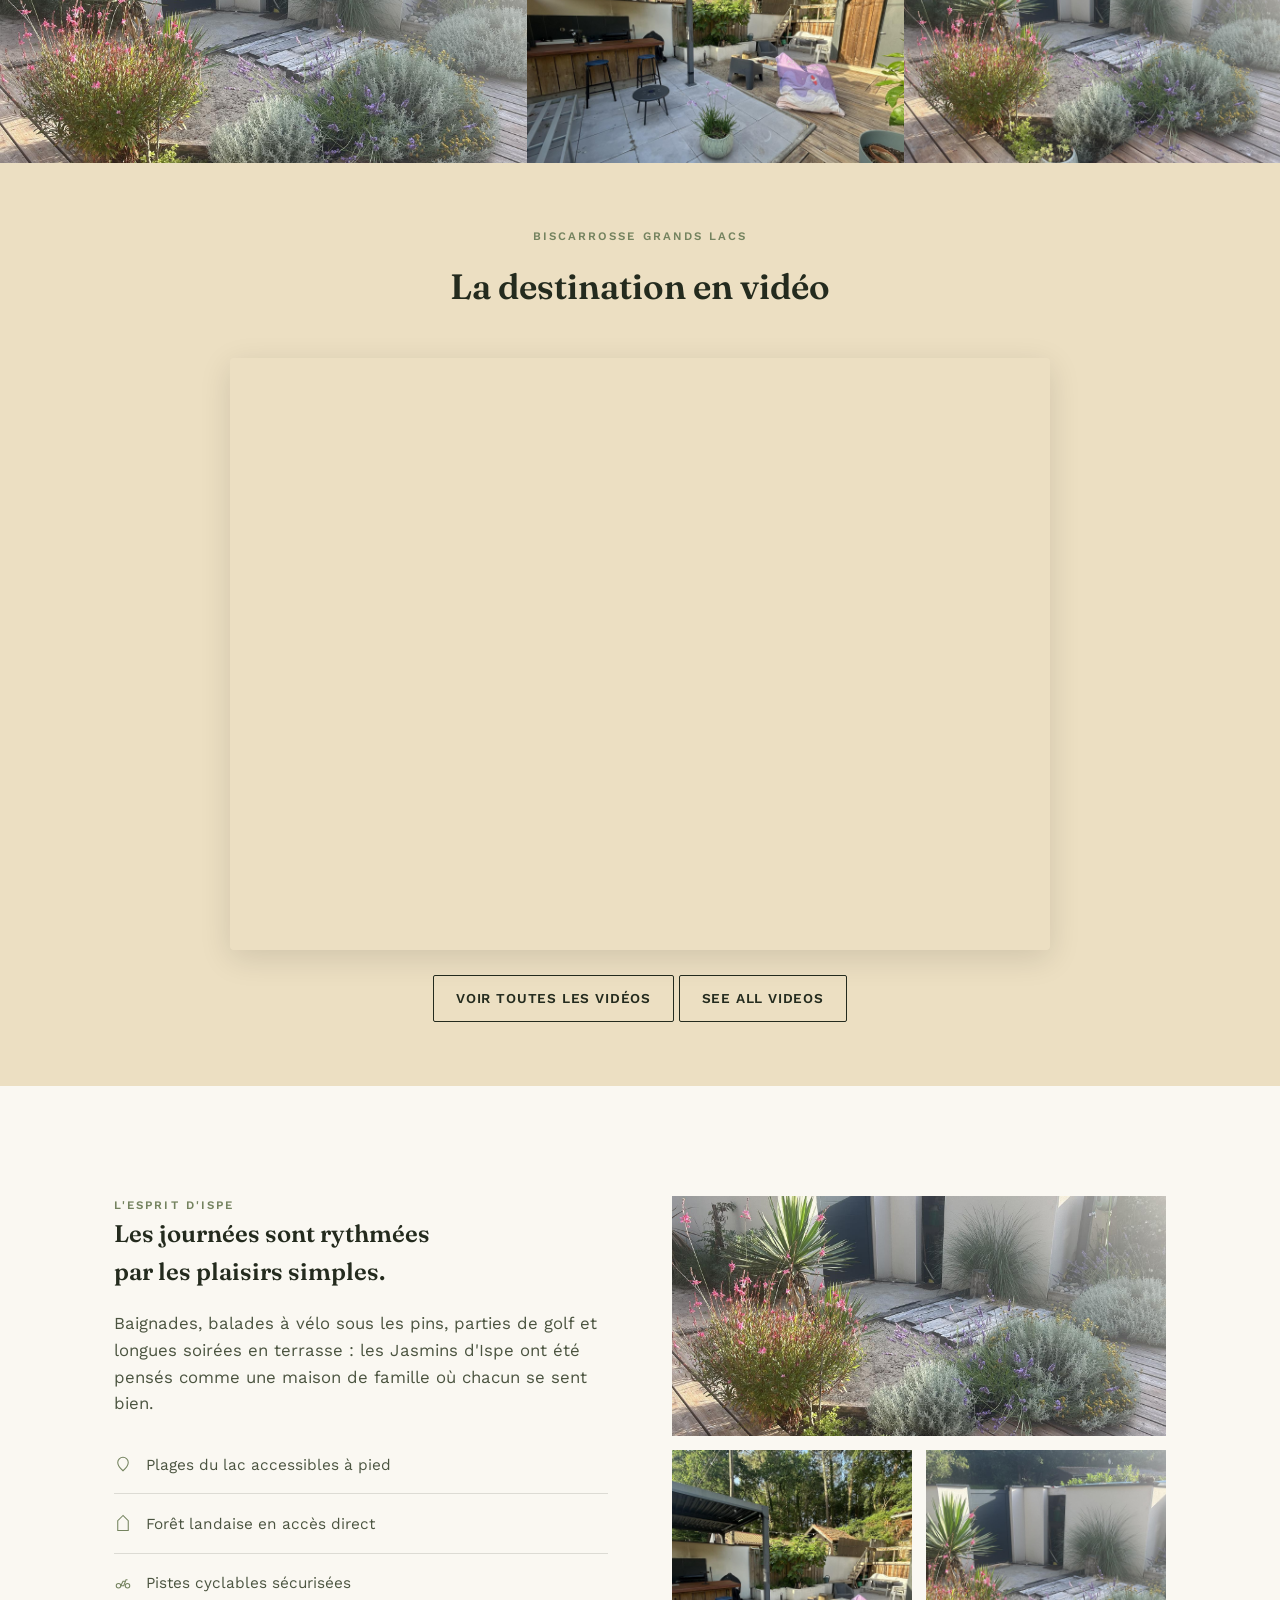
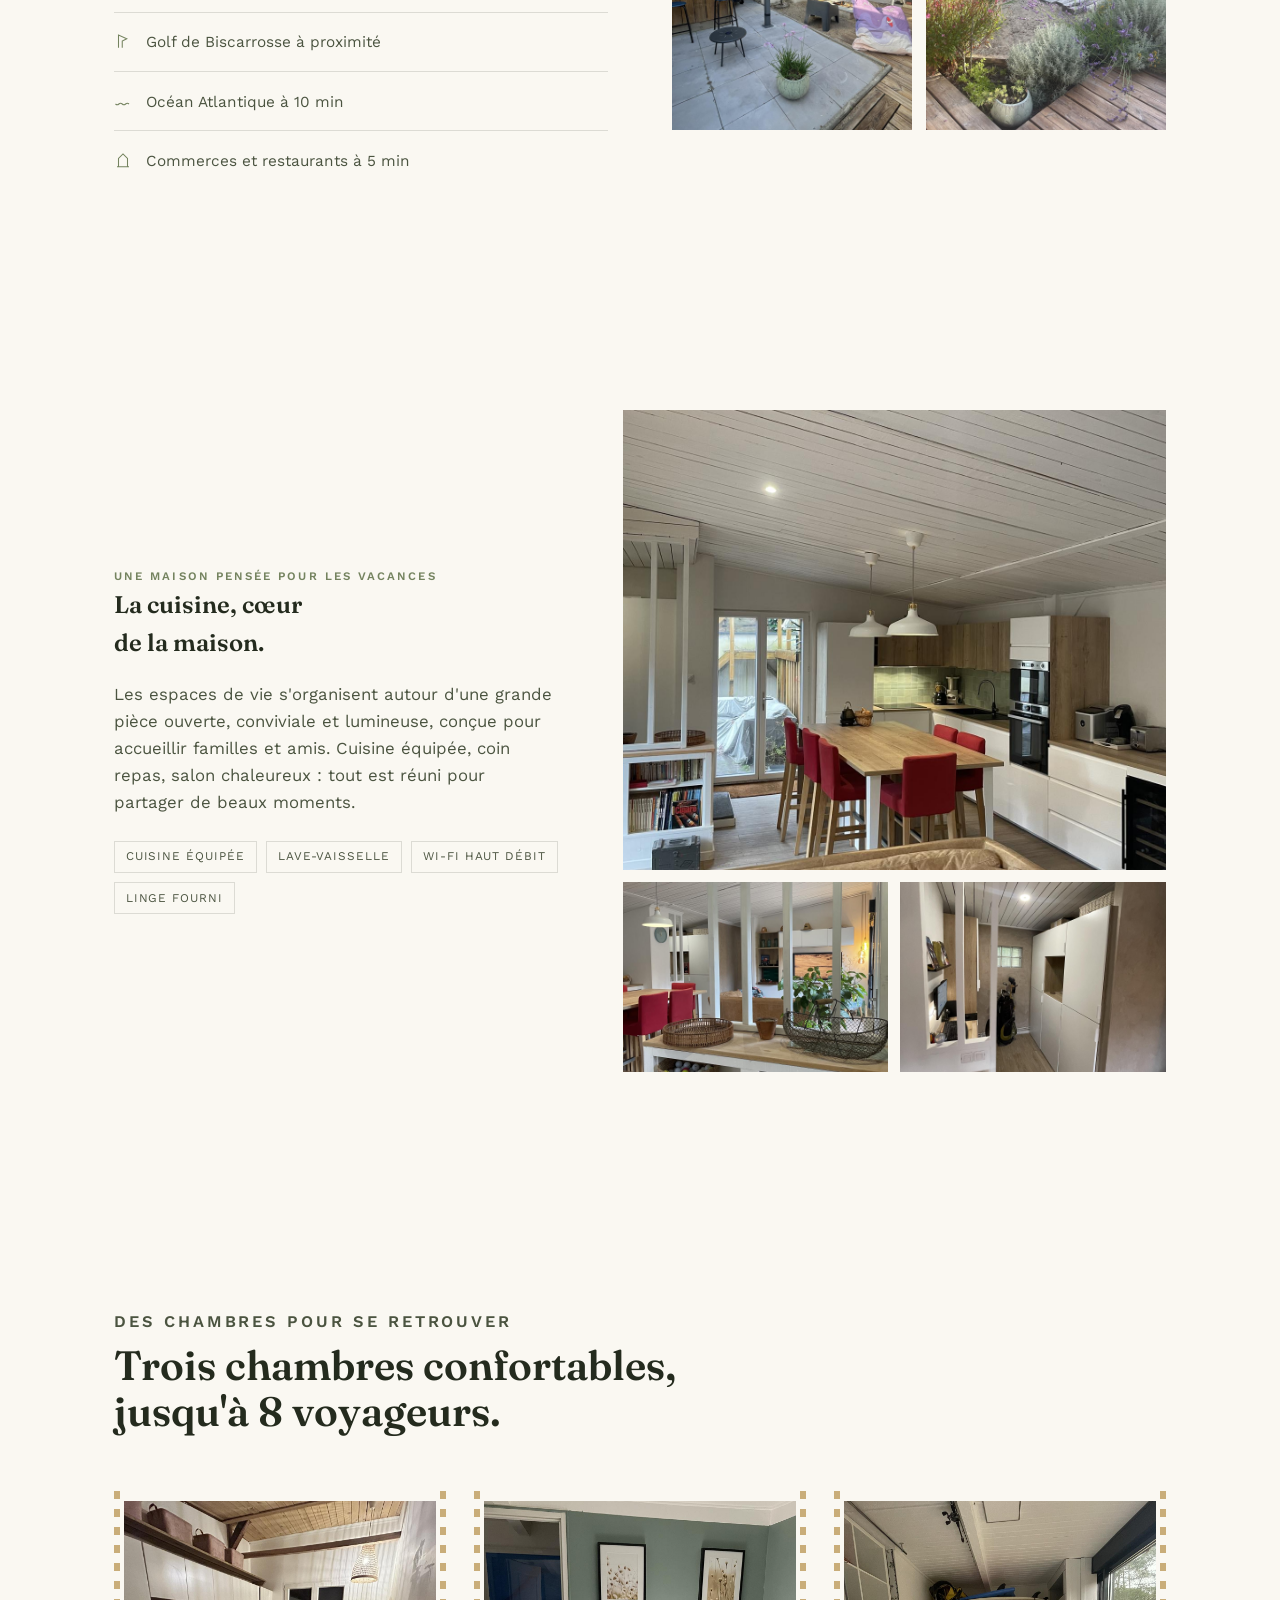
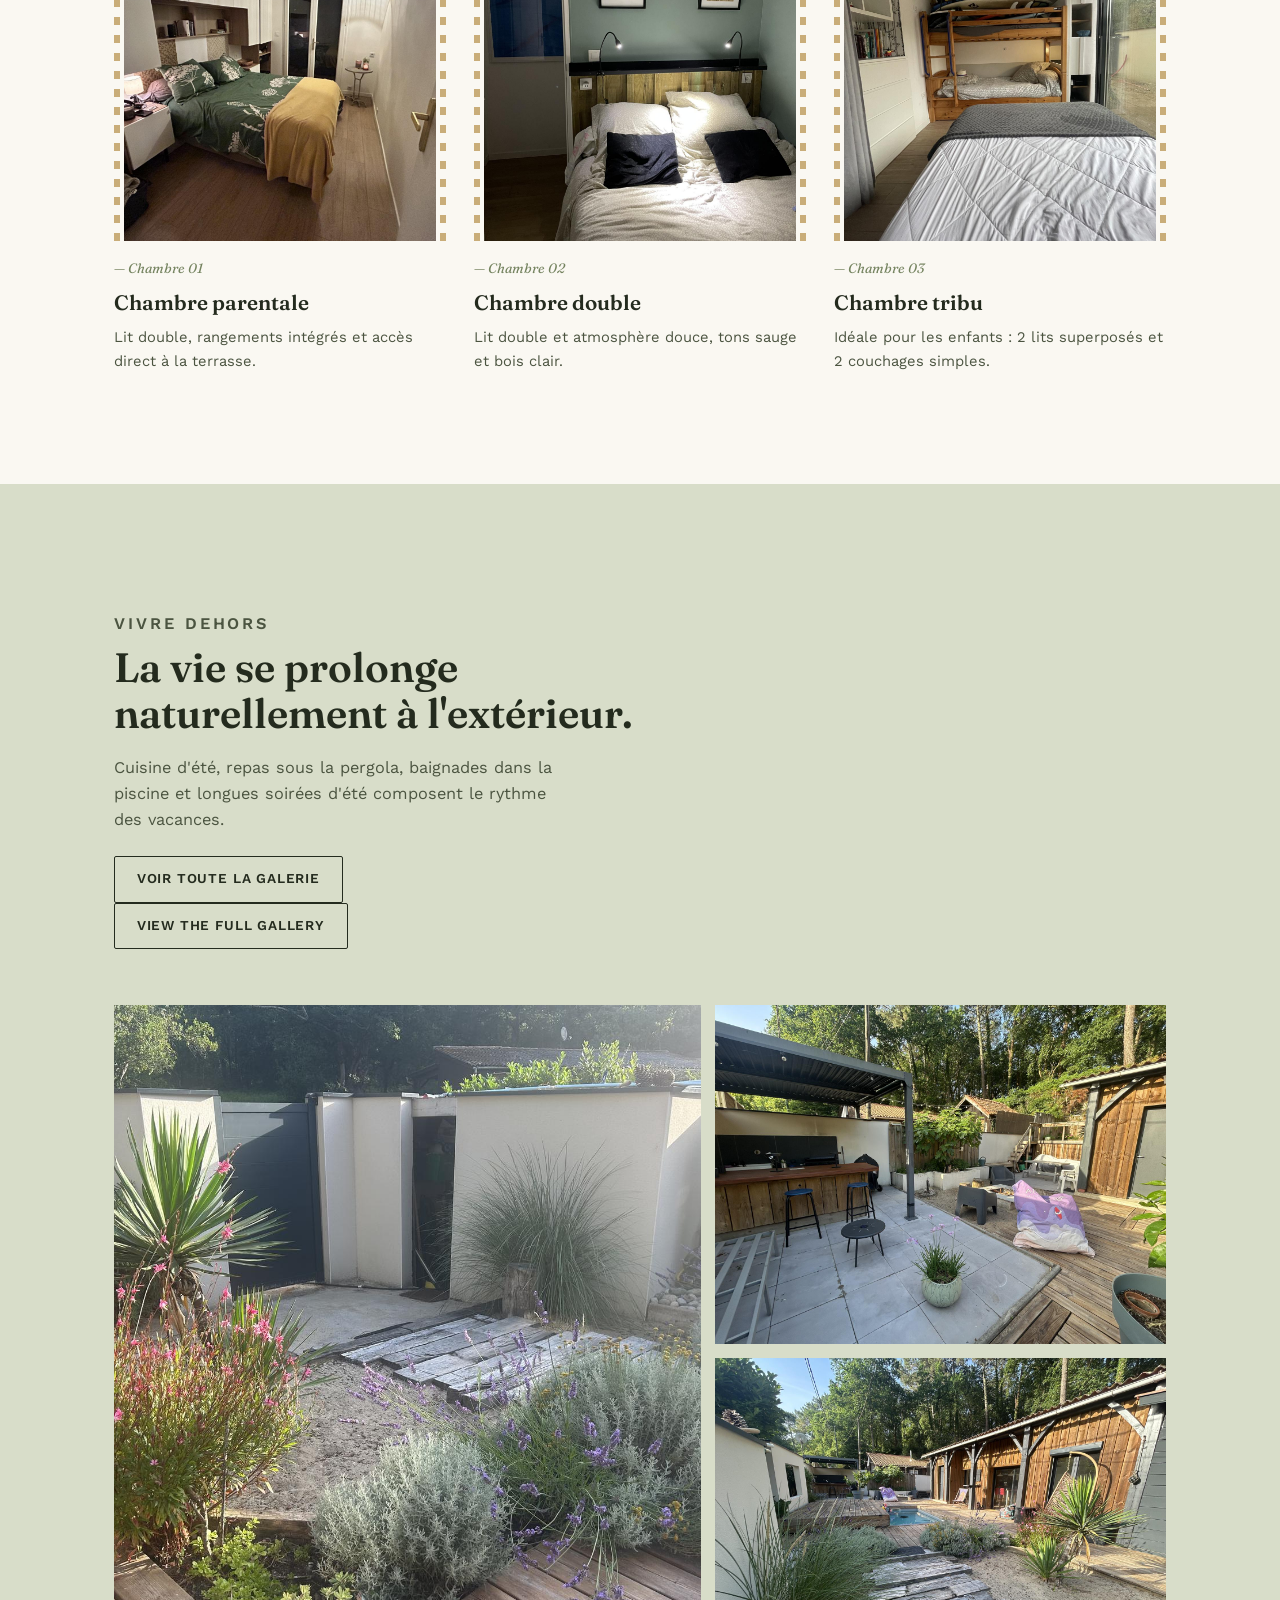
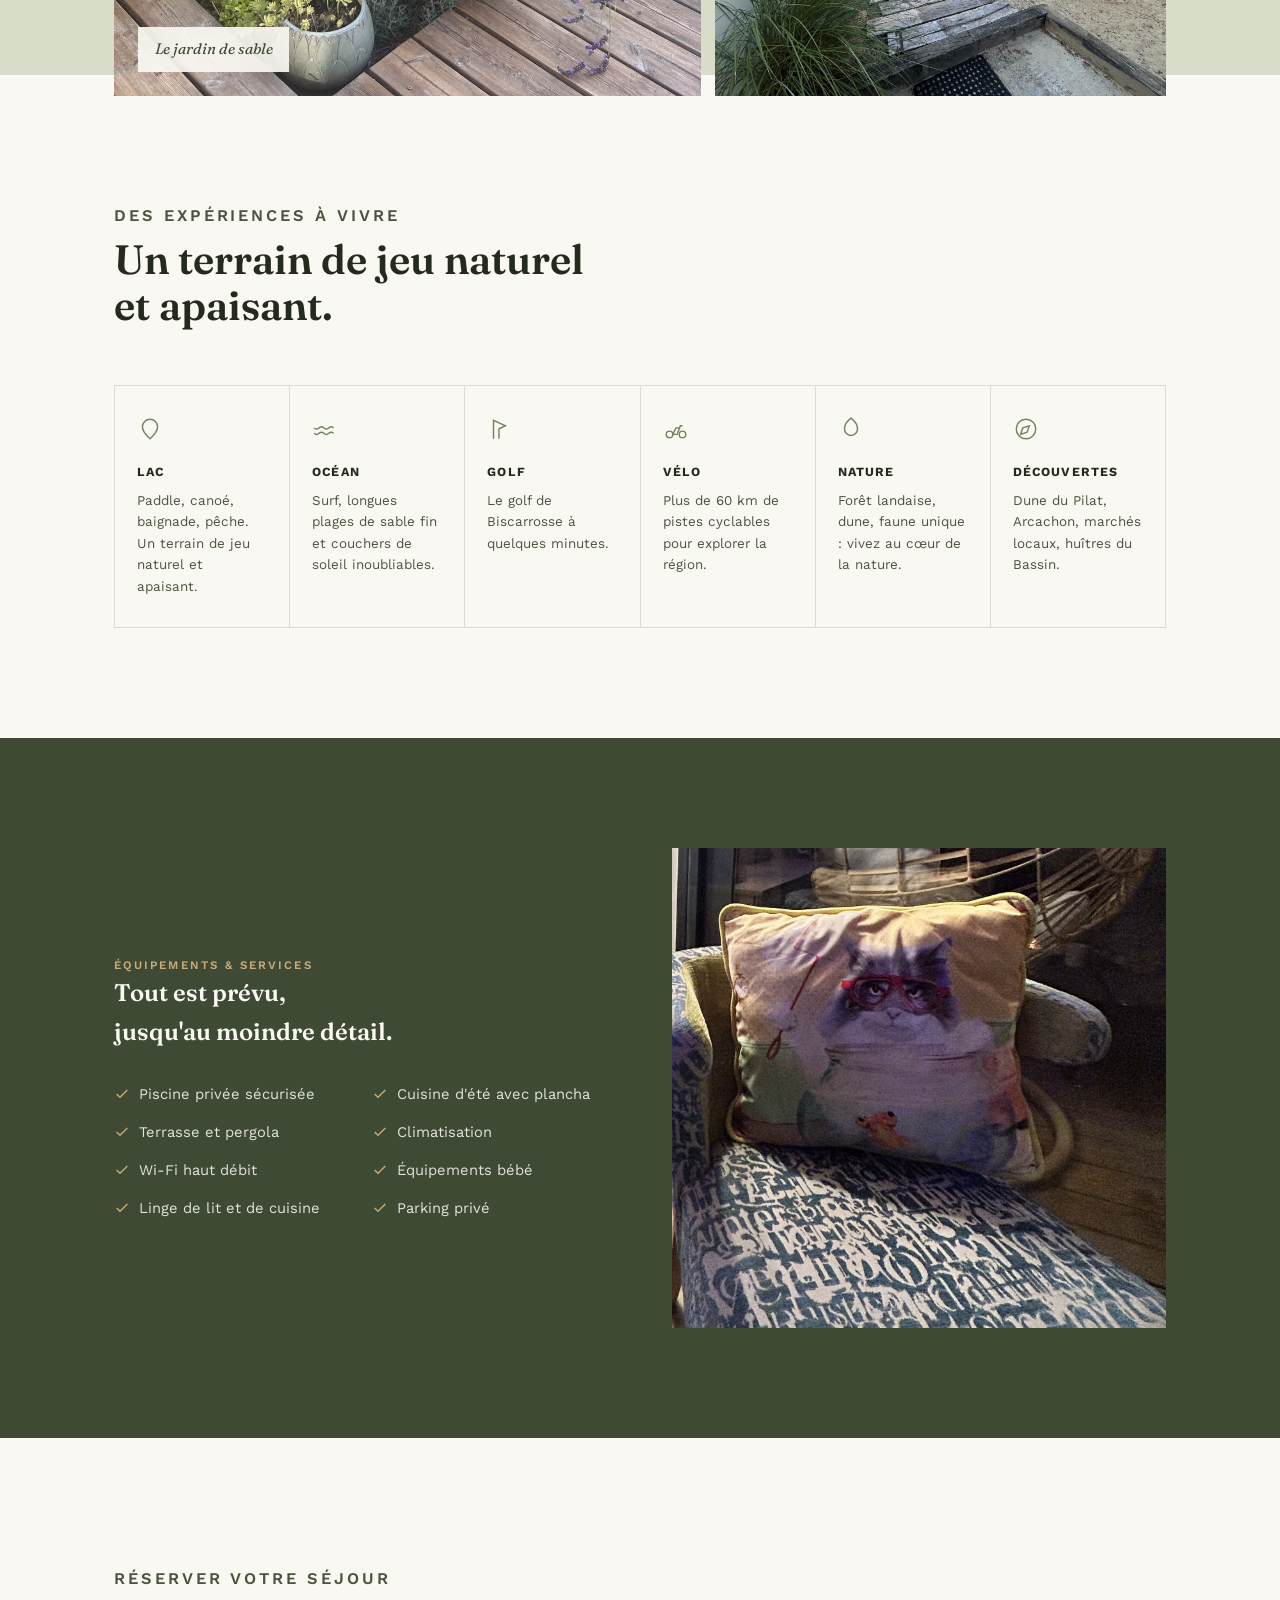
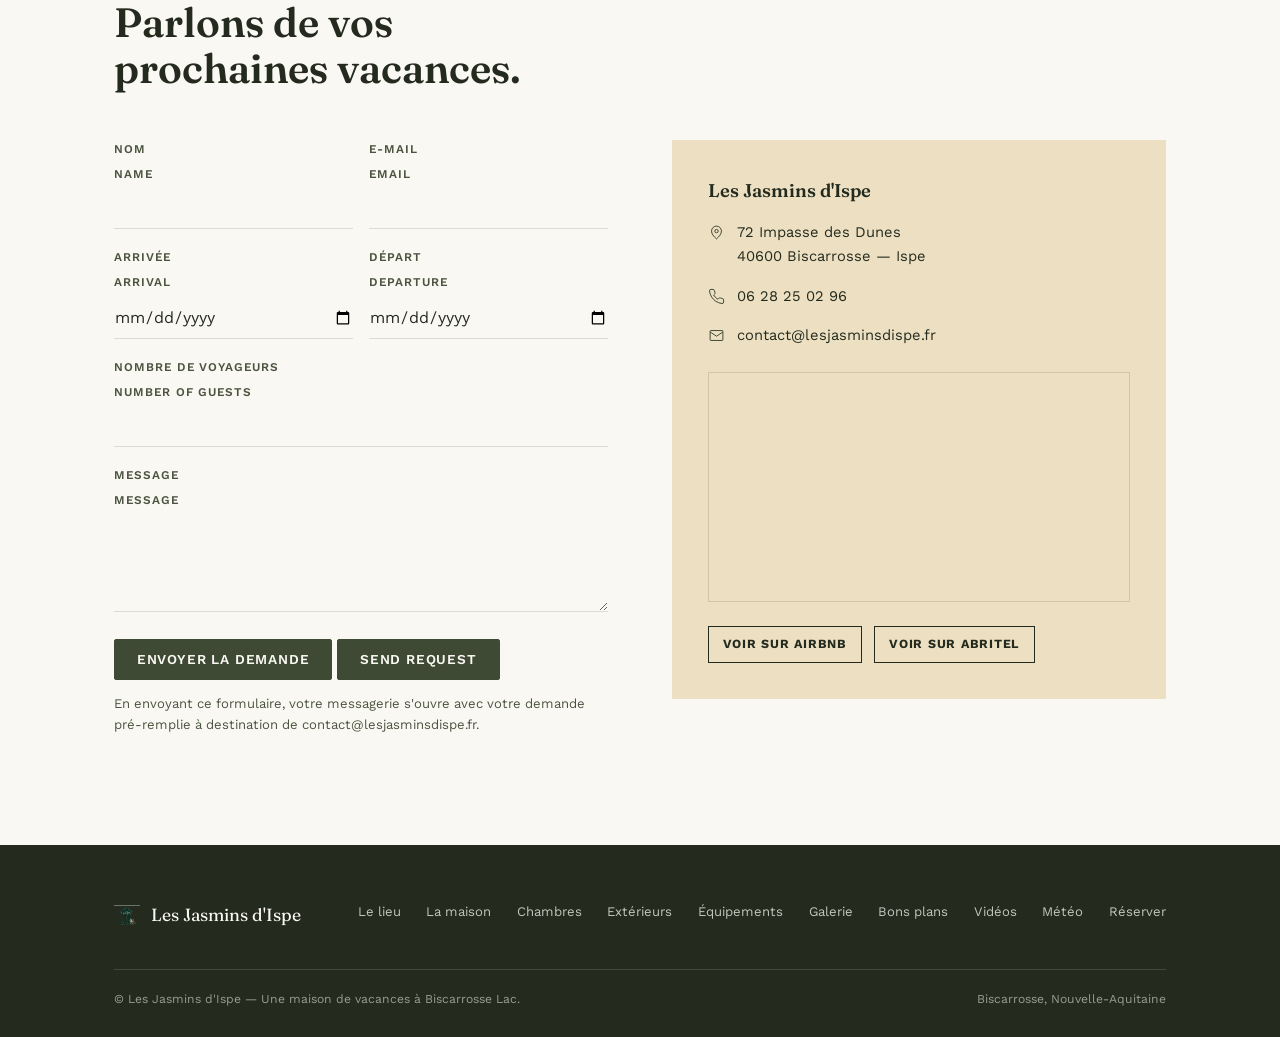
==== commit beba6337: "Mise à jour" ====
--- a/index.html
+++ b/index.html
@@ -30,6 +30,9 @@
     <a href="#dehors" data-lang="fr">Extérieurs</a><a href="#dehors" data-lang="en" hidden>Outdoors</a>
     <a href="#equipements" data-lang="fr">Équipements</a><a href="#equipements" data-lang="en" hidden>Amenities</a>
     <a href="gallery.html" data-lang="fr">Galerie</a><a href="gallery.html" data-lang="en" hidden>Gallery</a>
+    <a href="conseils.html" data-lang="fr">Bons plans</a><a href="conseils.html" data-lang="en" hidden>Tips</a>
+    <a href="videos.html" data-lang="fr">Vidéos</a><a href="videos.html" data-lang="en" hidden>Videos</a>
+    <a href="meteo.html" data-lang="fr">Météo</a><a href="meteo.html" data-lang="en" hidden>Weather</a>
     <a href="#reserver" class="btn btn-ghost" data-lang="fr">Réserver</a><a href="#reserver" class="btn btn-ghost" data-lang="en" hidden>Book</a>
   </nav>
   <div class="lang-switch" role="group" aria-label="Language">
@@ -106,6 +109,29 @@
     <img src="images/jardin-deck.jpg" alt="Terrasse en bois et jardin de dunes planté de lavande et graminées">
     <img src="images/bar-exterieur.jpg" alt="Bar extérieur sous pergola">
     <img src="images/jardin-deck.jpg" alt="Allée en bois traversant le jardin de sable">
+  </div>
+</section>
+
+<!-- ================= VIDEO TEASER ================= -->
+<section style="padding:64px 0; background:var(--sable-pale);">
+  <div class="container reveal" style="text-align:center;">
+    <p class="eyebrow" data-lang="fr">Biscarrosse Grands Lacs</p>
+    <p class="eyebrow" data-lang="en" hidden>Biscarrosse Grands Lacs</p>
+    <h2 style="font-family:var(--display); font-size:clamp(1.6rem,3vw,2.2rem); margin:.4em 0 1.2em;" data-lang="fr">La destination en vidéo</h2>
+    <h2 style="font-family:var(--display); font-size:clamp(1.6rem,3vw,2.2rem); margin:.4em 0 1.2em;" data-lang="en" hidden>The destination in video</h2>
+    <div style="position:relative; padding-bottom:56.25%; height:0; overflow:hidden; border-radius:4px; max-width:820px; margin:0 auto; box-shadow:0 8px 32px rgba(0,0,0,.12);">
+      <iframe
+        src="https://www.youtube.com/embed/nDcdccu1ciE"
+        title="Biscarrosse Grands Lacs"
+        style="position:absolute; top:0; left:0; width:100%; height:100%;"
+        frameborder="0"
+        allow="accelerometer; autoplay; clipboard-write; encrypted-media; gyroscope; picture-in-picture"
+        allowfullscreen></iframe>
+    </div>
+    <p style="margin-top:1.6em">
+      <a href="videos.html" class="btn btn-line" data-lang="fr">Voir toutes les vidéos</a>
+      <a href="videos.html" class="btn btn-line" data-lang="en" hidden>See all videos</a>
+    </p>
   </div>
 </section>
 
@@ -409,6 +435,9 @@
         <a href="#dehors" data-lang="fr">Extérieurs</a><a href="#dehors" data-lang="en" hidden>Outdoors</a>
         <a href="#equipements" data-lang="fr">Équipements</a><a href="#equipements" data-lang="en" hidden>Amenities</a>
         <a href="gallery.html" data-lang="fr">Galerie</a><a href="gallery.html" data-lang="en" hidden>Gallery</a>
+        <a href="conseils.html" data-lang="fr">Bons plans</a><a href="conseils.html" data-lang="en" hidden>Tips</a>
+        <a href="videos.html" data-lang="fr">Vidéos</a><a href="videos.html" data-lang="en" hidden>Videos</a>
+        <a href="meteo.html" data-lang="fr">Météo</a><a href="meteo.html" data-lang="en" hidden>Weather</a>
         <a href="#reserver" data-lang="fr">Réserver</a><a href="#reserver" data-lang="en" hidden>Book</a>
       </nav>
     </div>
--- a/styles.css
+++ b/styles.css
@@ -163,11 +163,11 @@
 .site-header.scrolled .brand{ color:var(--ink); }
 .brand-mark{ width:30px; height:auto; flex:none; display:block; }
 
-.main-nav{ display:flex; align-items:center; gap:2.1em; }
+.main-nav{ display:flex; align-items:center; gap:1.5em; }
 .main-nav a{
-  font-size:.78rem;
+  font-size:.74rem;
   text-transform:uppercase;
-  letter-spacing:.11em;
+  letter-spacing:.09em;
   font-weight:600;
   color:rgba(250,248,242,.88);
   transition:color .3s ease;
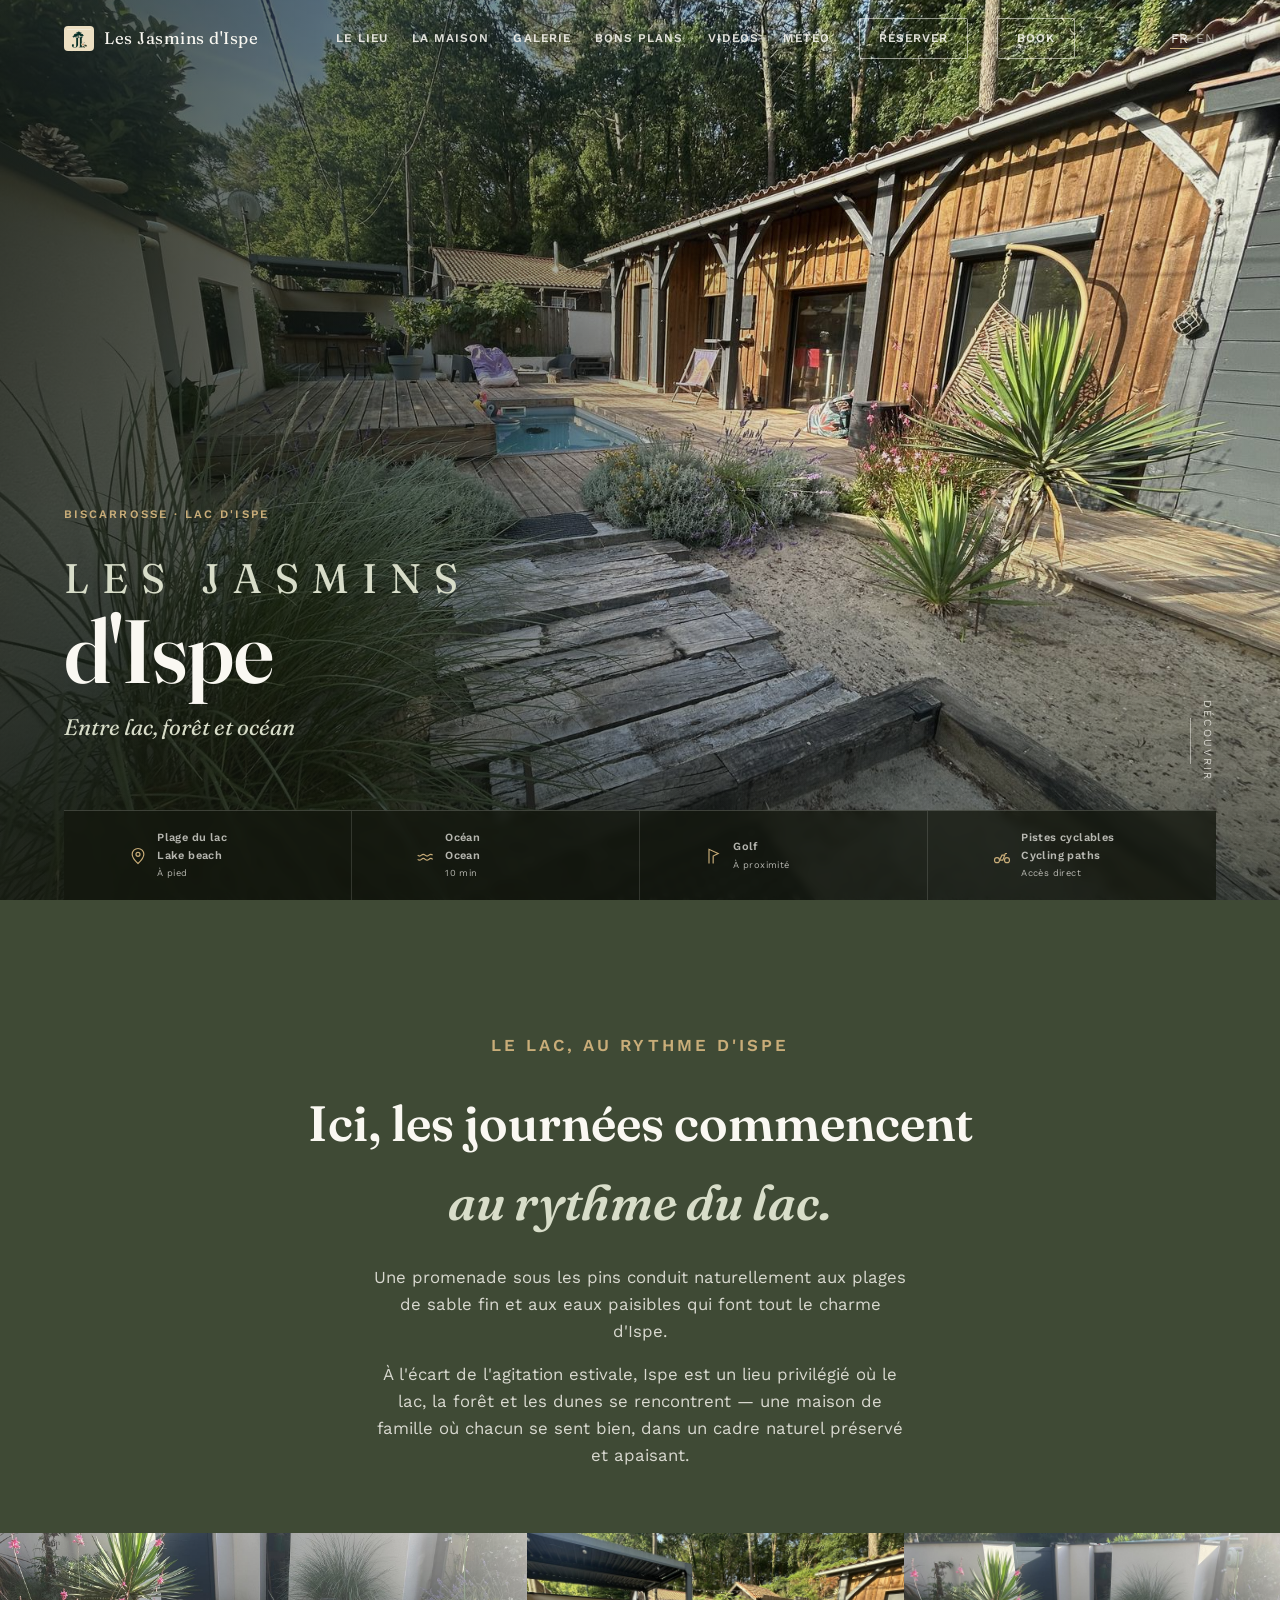
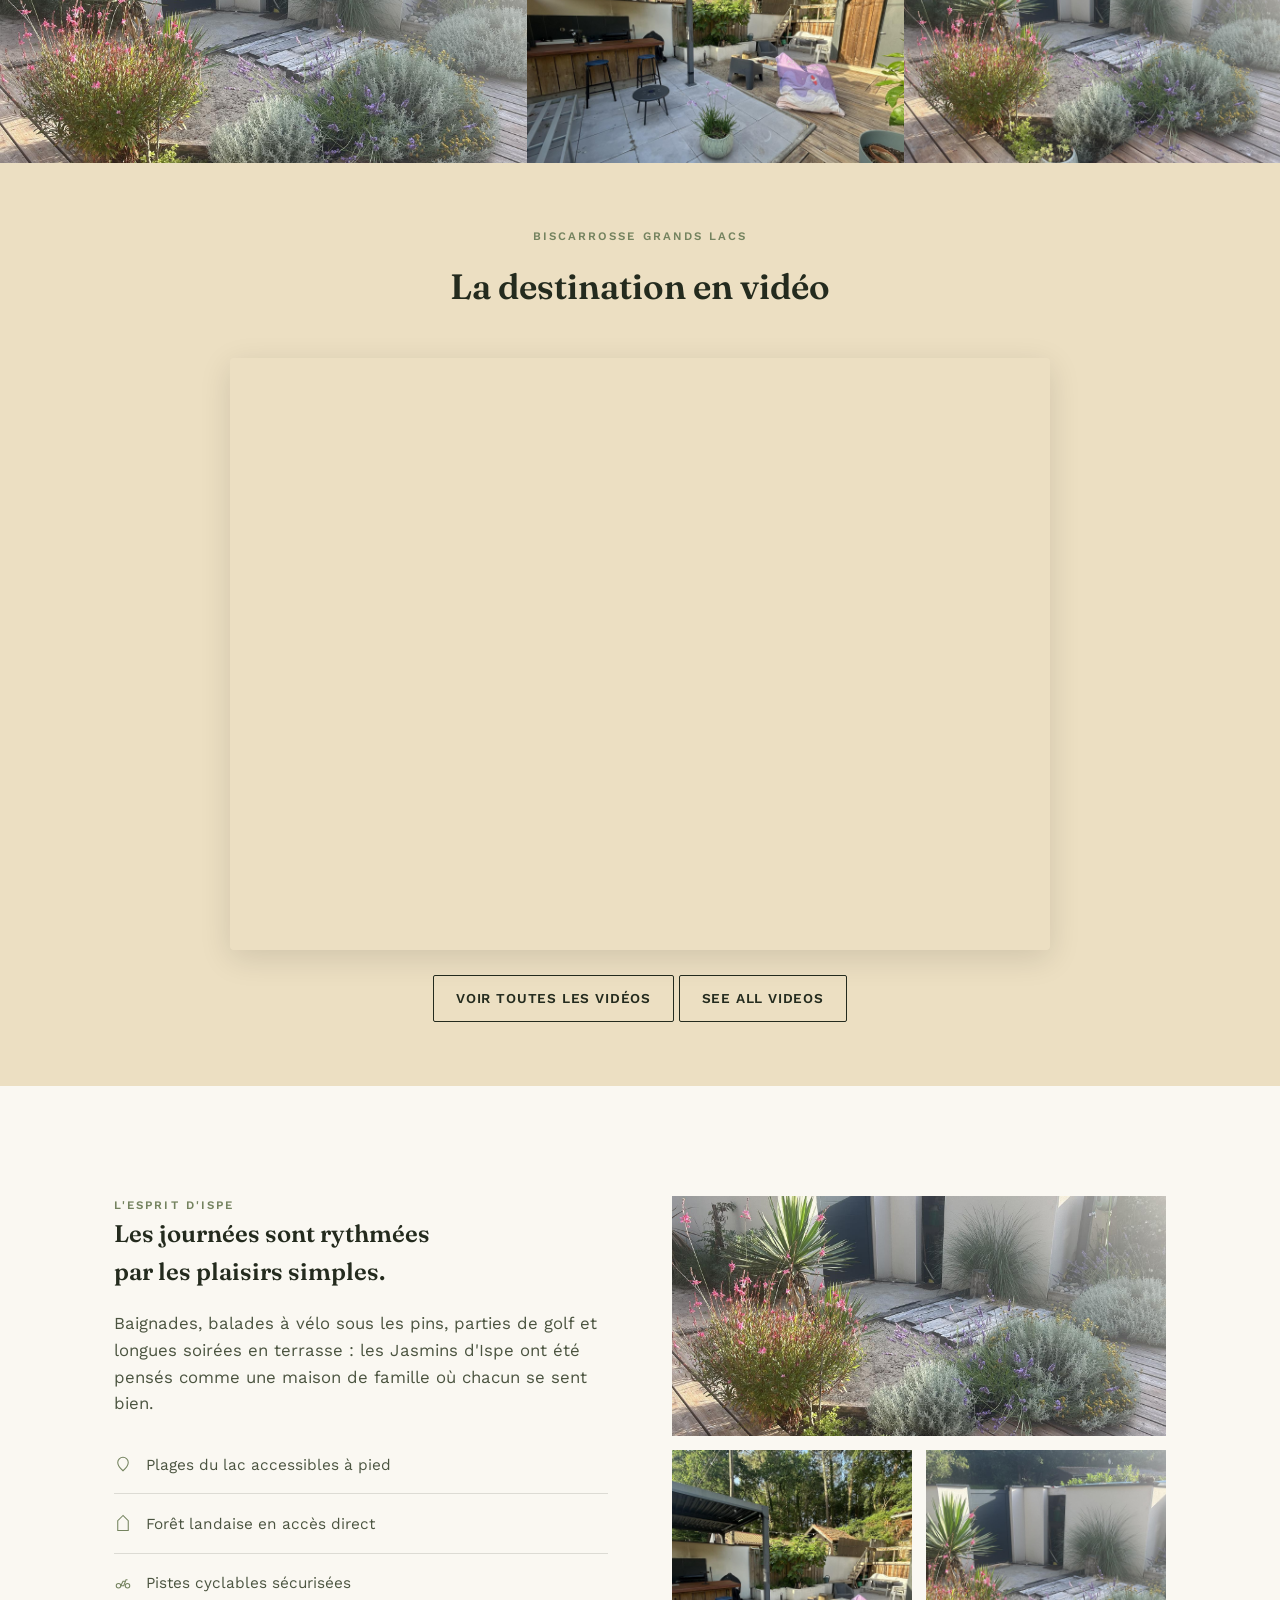
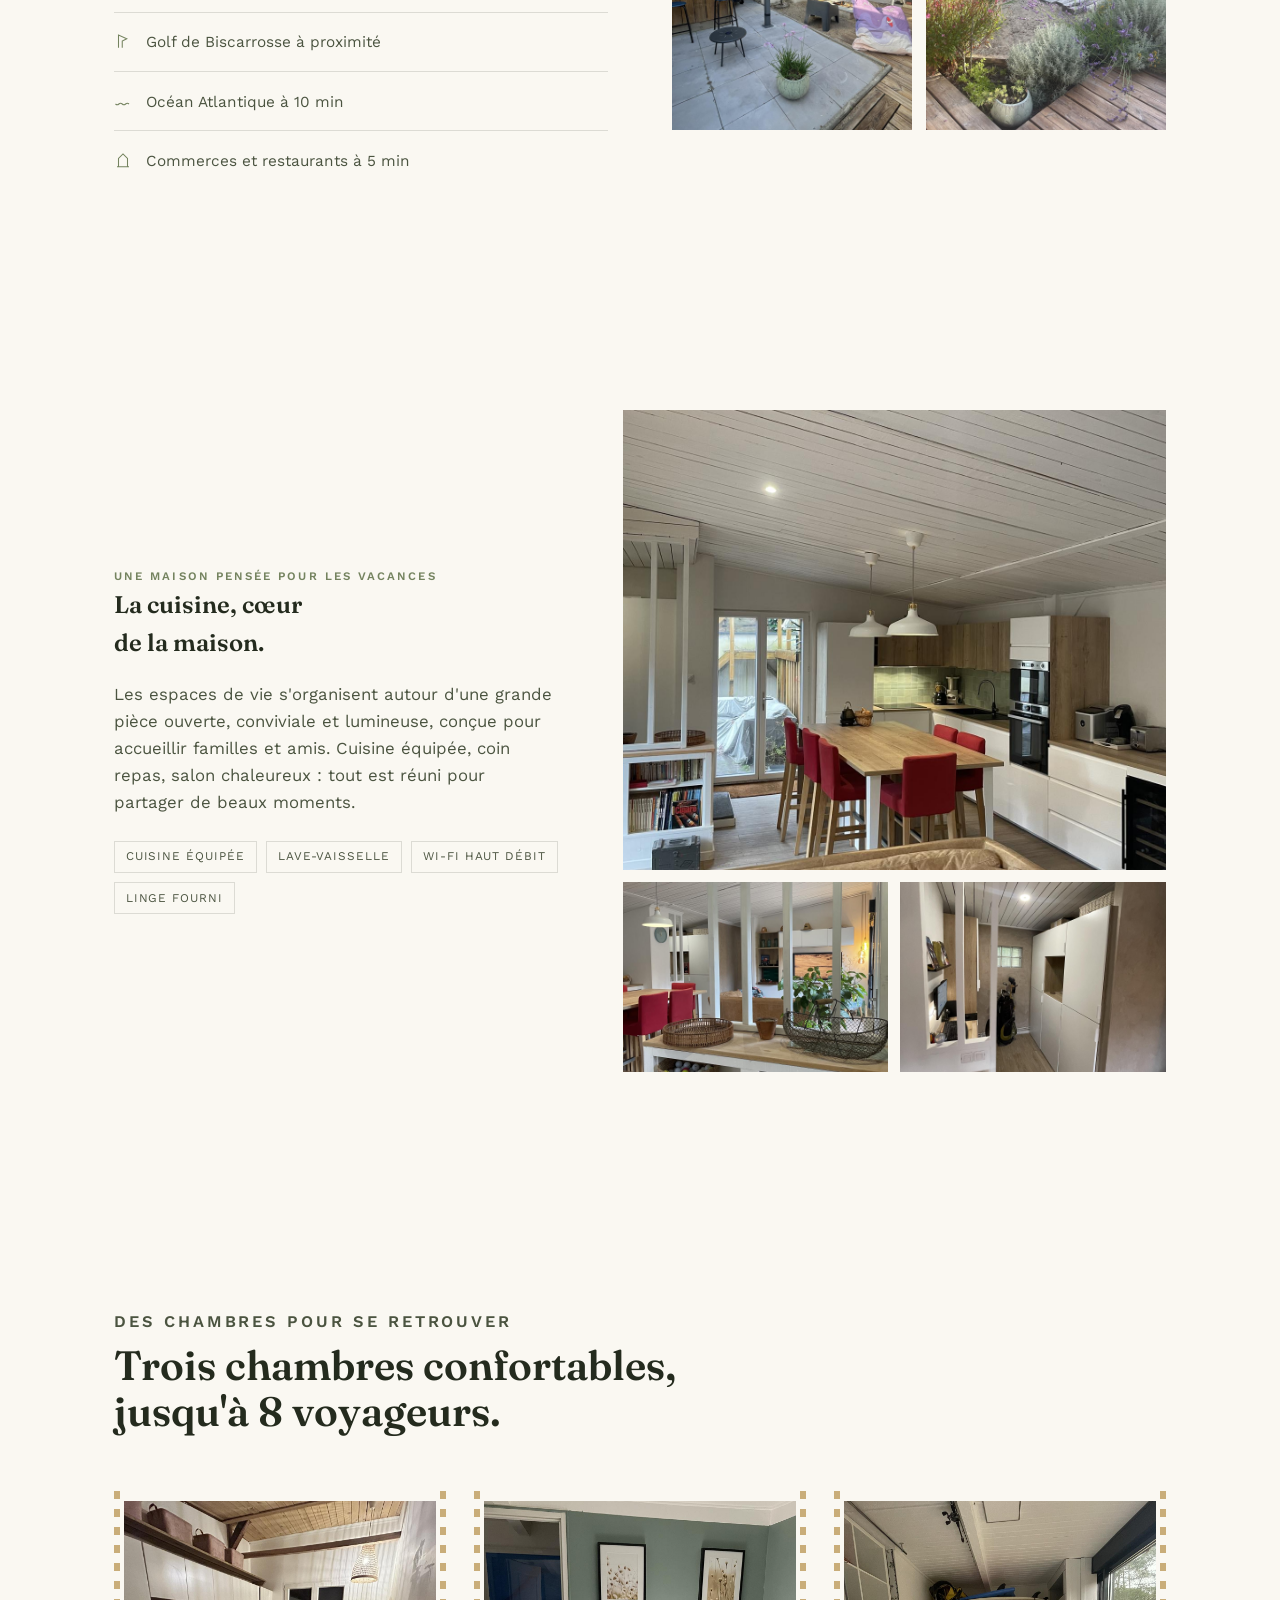
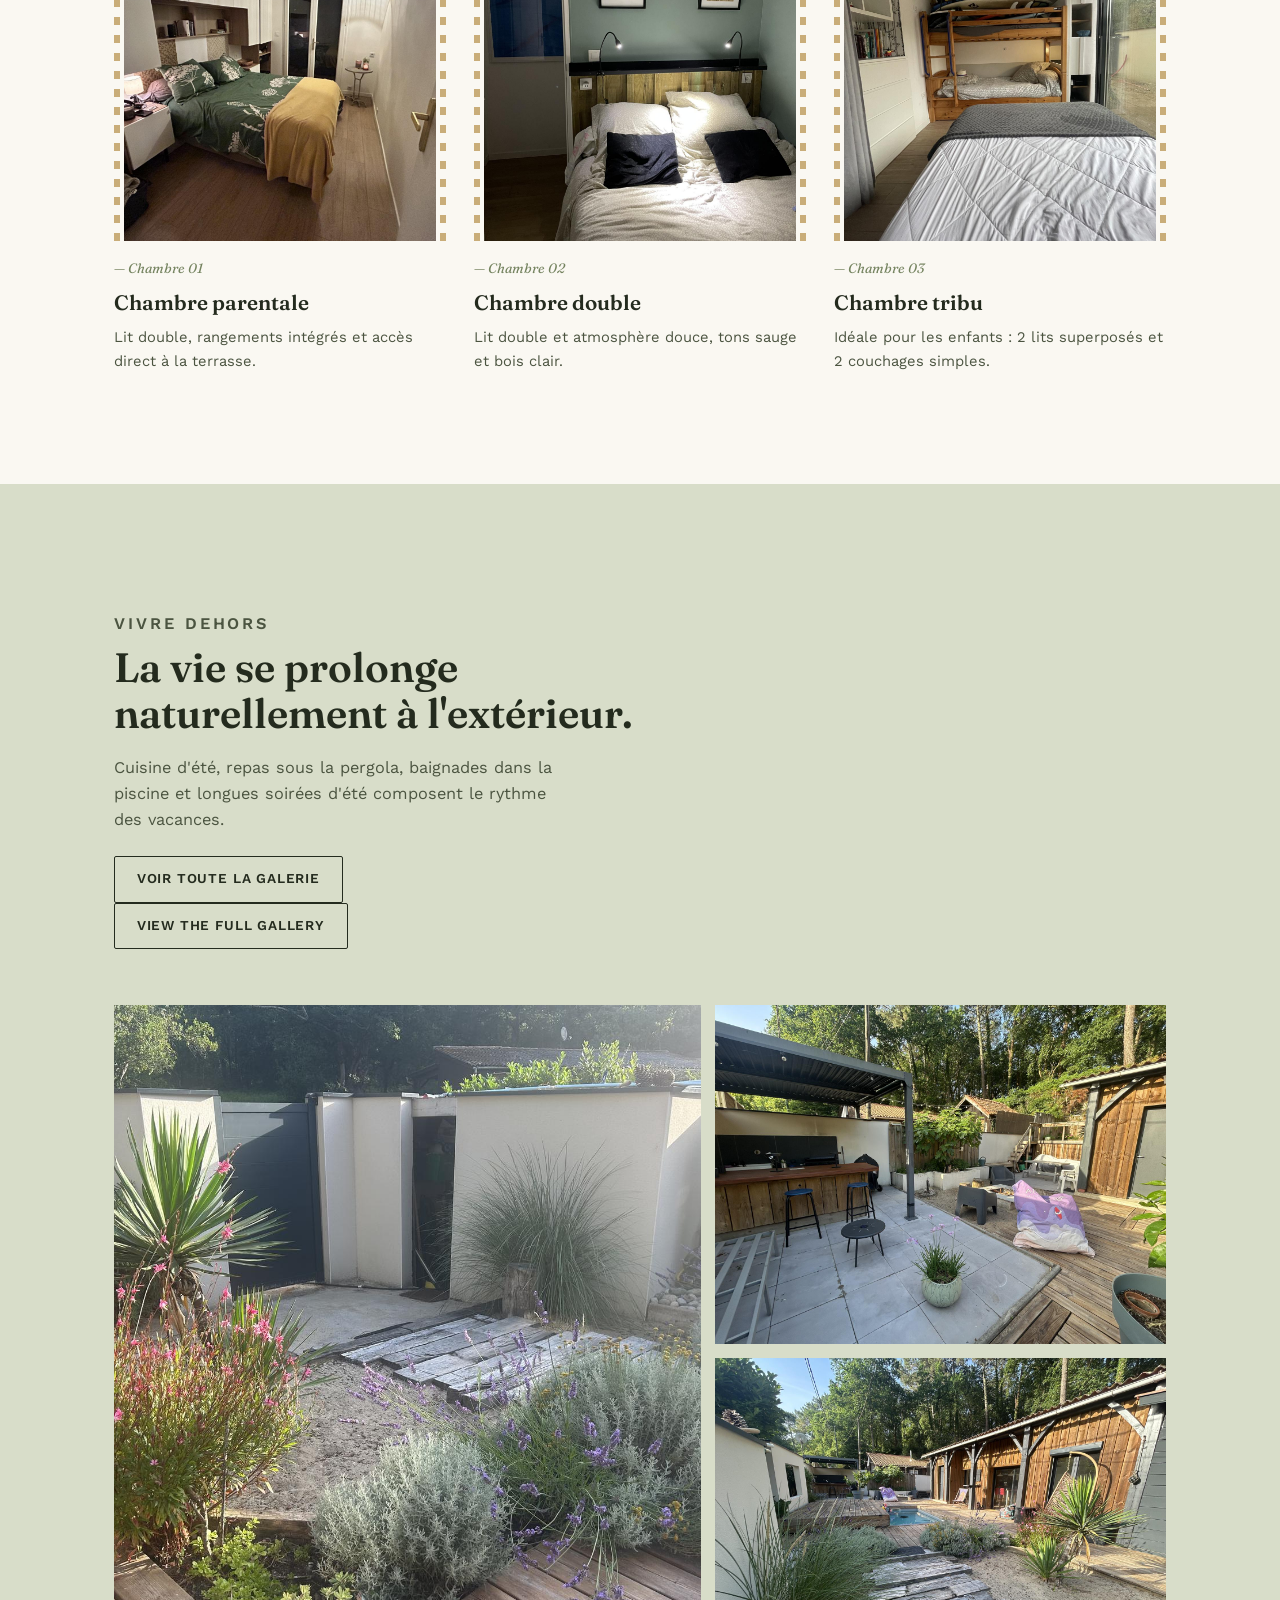
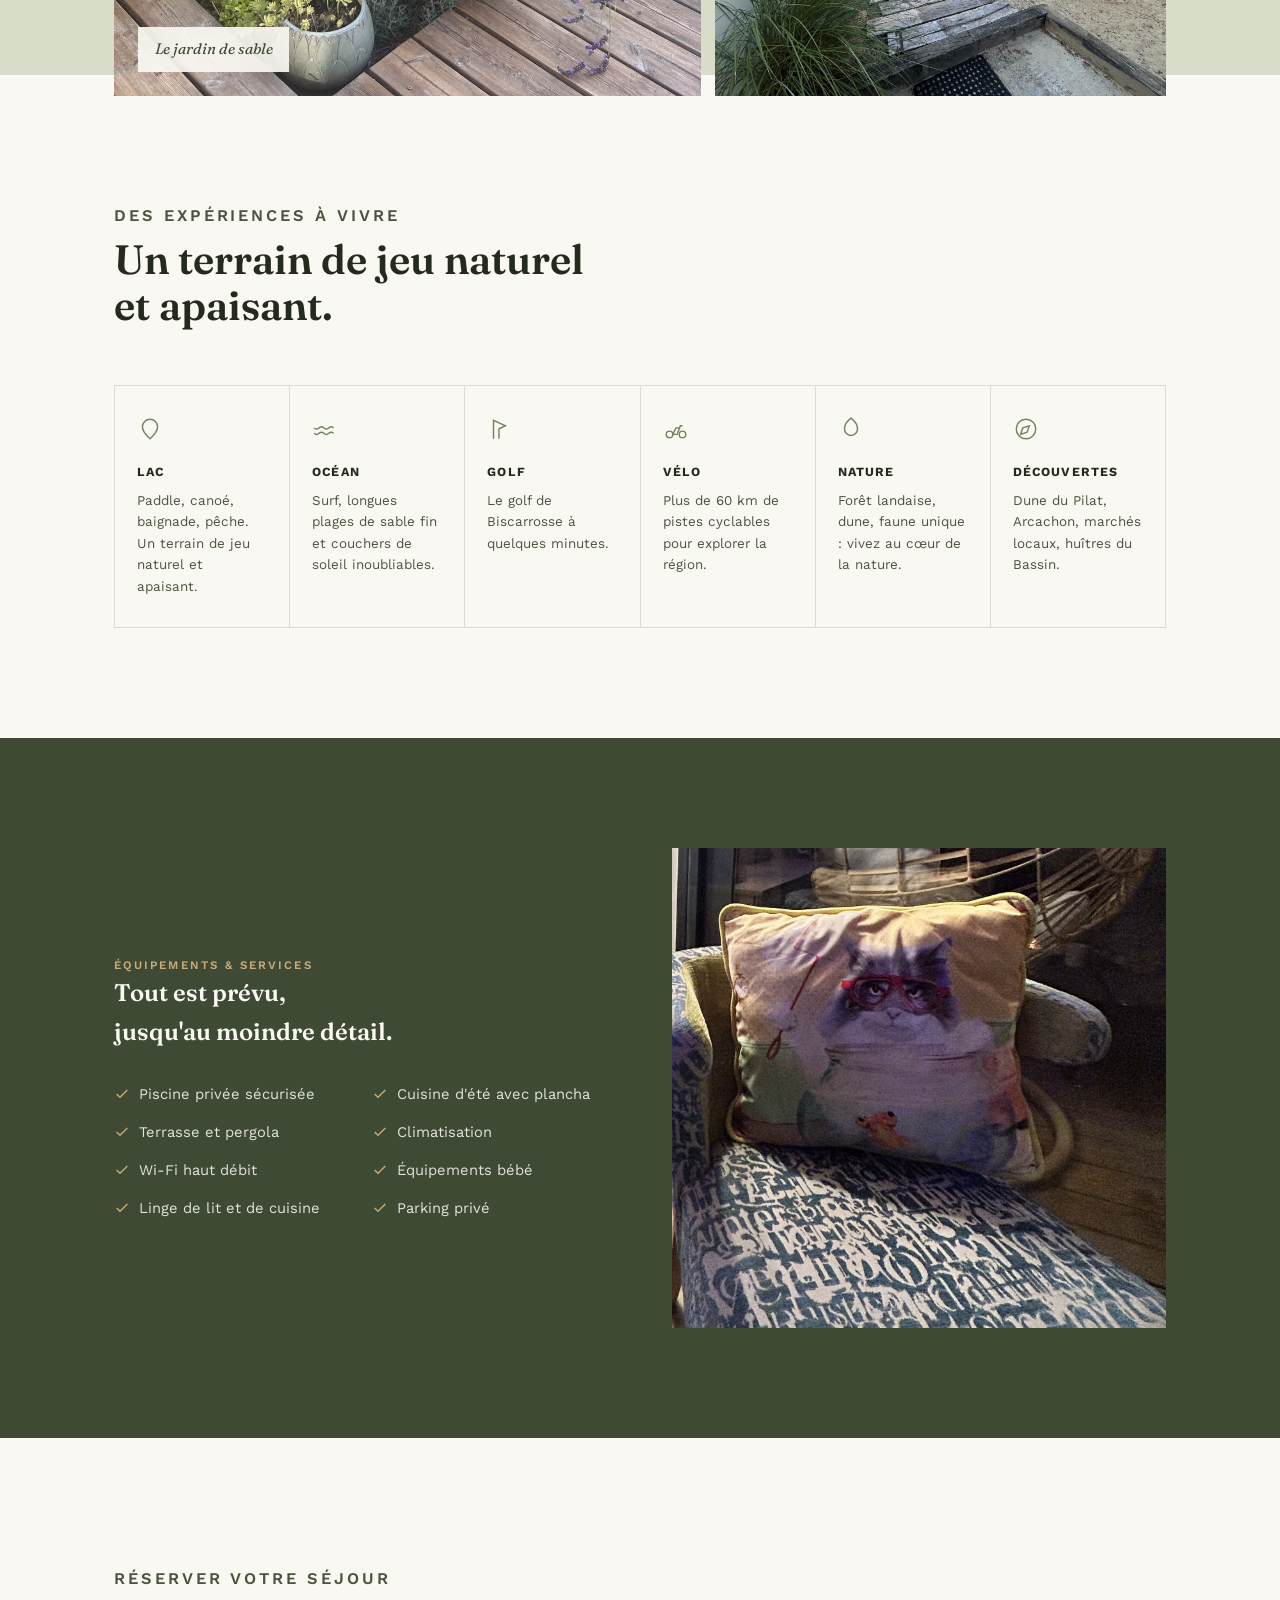
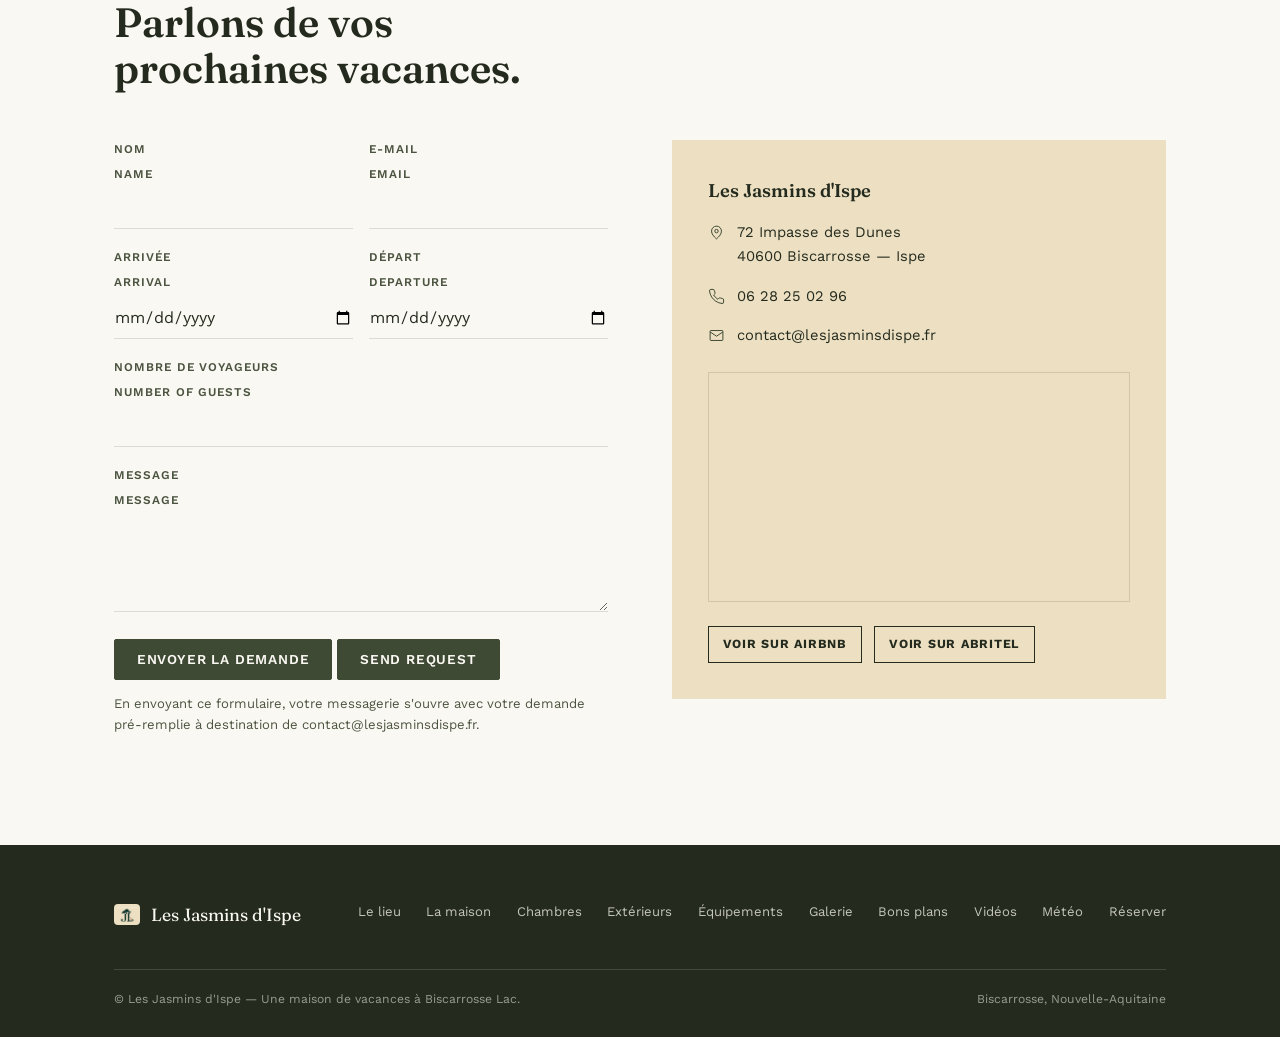
==== commit 55f0a932: "Simplification menu - suppression Chambres, Extérieurs, Équipements" ====
--- a/index.html
+++ b/index.html
@@ -26,9 +26,6 @@
   <nav class="main-nav" id="mainNav">
     <a href="#lieu" data-lang="fr">Le lieu</a><a href="#lieu" data-lang="en" hidden>The place</a>
     <a href="#maison" data-lang="fr">La maison</a><a href="#maison" data-lang="en" hidden>The house</a>
-    <a href="#chambres" data-lang="fr">Chambres</a><a href="#chambres" data-lang="en" hidden>Bedrooms</a>
-    <a href="#dehors" data-lang="fr">Extérieurs</a><a href="#dehors" data-lang="en" hidden>Outdoors</a>
-    <a href="#equipements" data-lang="fr">Équipements</a><a href="#equipements" data-lang="en" hidden>Amenities</a>
     <a href="gallery.html" data-lang="fr">Galerie</a><a href="gallery.html" data-lang="en" hidden>Gallery</a>
     <a href="conseils.html" data-lang="fr">Bons plans</a><a href="conseils.html" data-lang="en" hidden>Tips</a>
     <a href="videos.html" data-lang="fr">Vidéos</a><a href="videos.html" data-lang="en" hidden>Videos</a>
--- a/styles.css
+++ b/styles.css
@@ -161,7 +161,7 @@
   transition:color .35s ease;
 }
 .site-header.scrolled .brand{ color:var(--ink); }
-.brand-mark{ width:30px; height:auto; flex:none; display:block; }
+.brand-mark{ width:30px; height:auto; flex:none; display:block; background:var(--sable-pale); border-radius:4px; padding:3px; }
 
 .main-nav{ display:flex; align-items:center; gap:1.5em; }
 .main-nav a{
